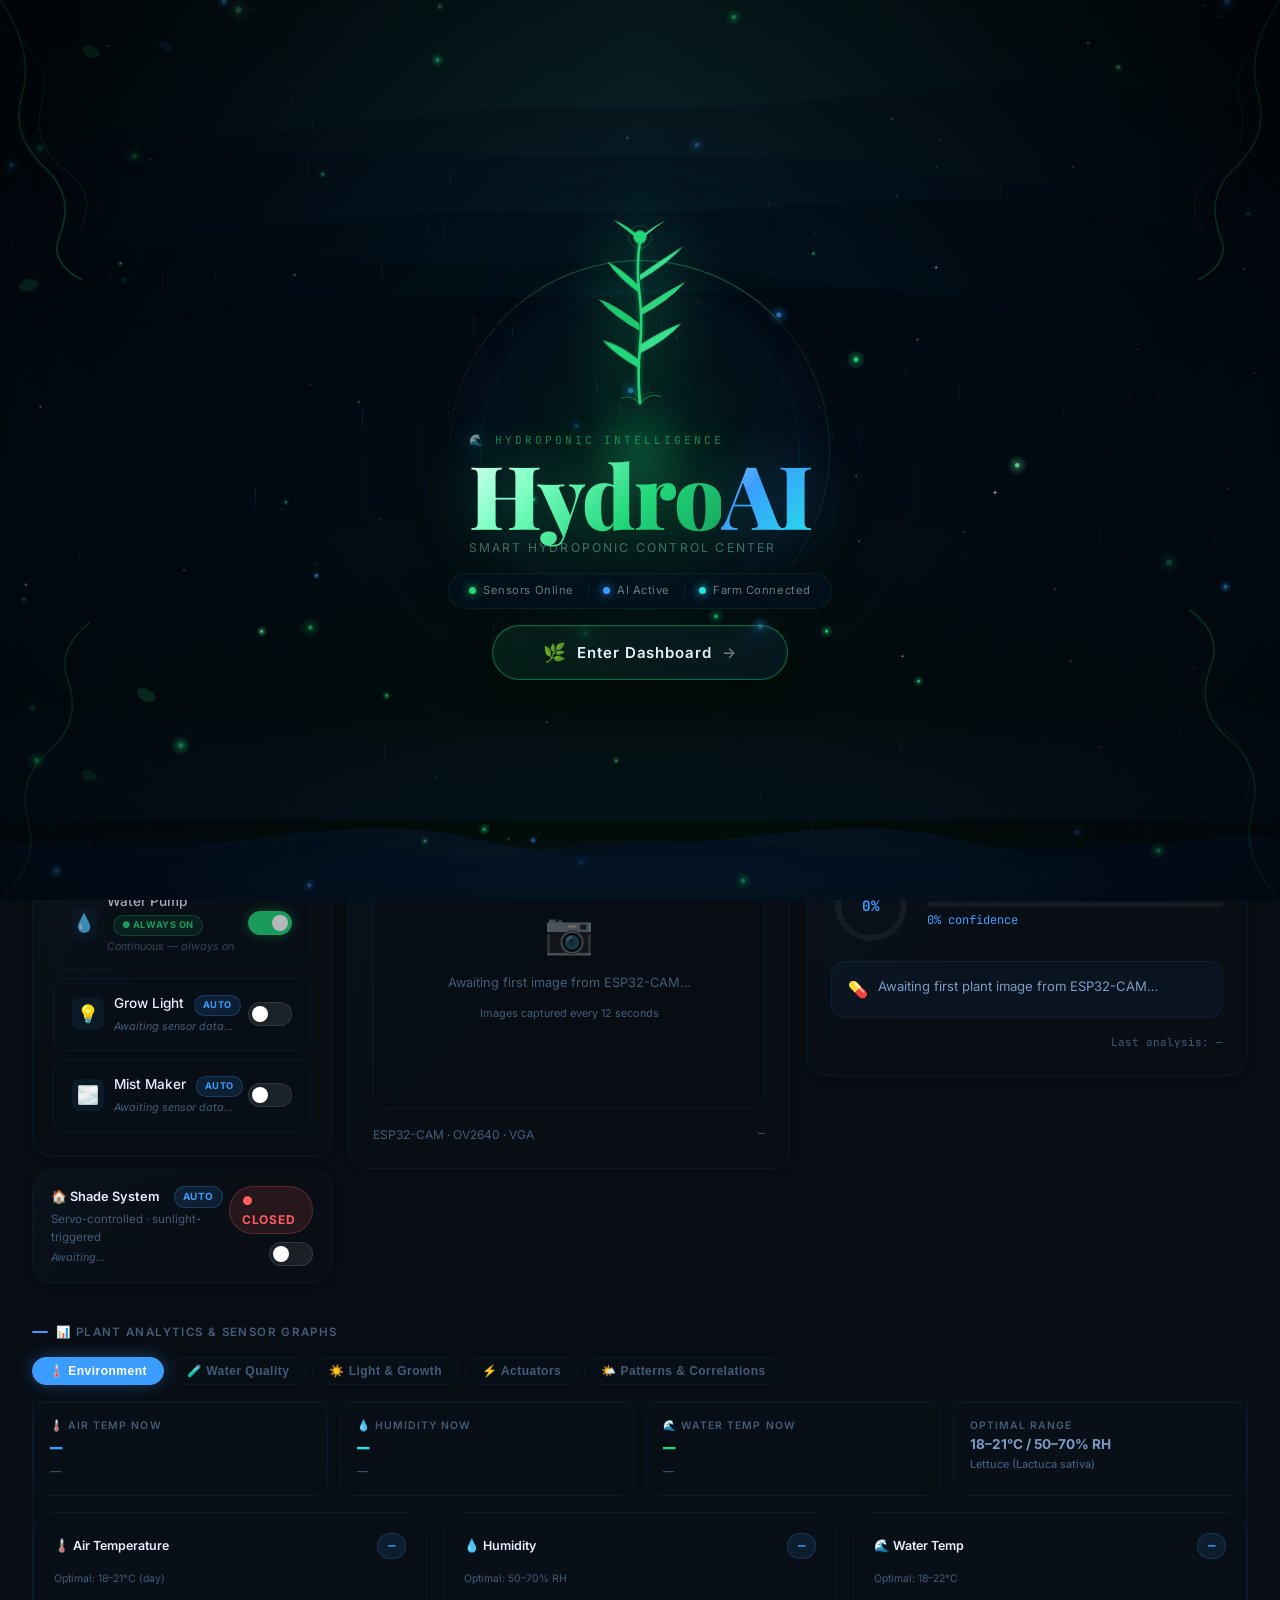
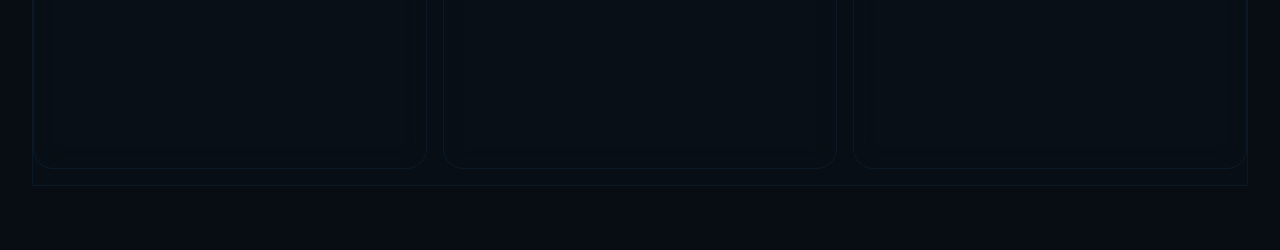
==== index.html @ 42c55387 "Add files via upload" ====
<!DOCTYPE html>
<html lang="en">
<head>
  <meta charset="UTF-8" />
  <meta name="viewport" content="width=device-width, initial-scale=1.0" />
  <title>HydroAI — Smart Hydroponic Control Center</title>
  <meta name="description" content="Real-time AI-powered hydroponic farm monitoring and control dashboard with Gemini plant disease detection." />
  <link rel="icon" type="image/svg+xml" href='data:image/svg+xml,%3Csvg xmlns="http://www.w3.org/2000/svg" viewBox="0 0 64 64"%3E%3Ctext x="50%25" y="50%25" dominant-baseline="middle" text-anchor="middle" font-size="48"%3E%F0%9F%8C%BF%3C/text%3E%3C/svg%3E' />

  <!-- Google Fonts -->
  <!-- Google Fonts -->
  <link rel="preconnect" href="https://fonts.googleapis.com" />
  <link href="https://fonts.googleapis.com/css2?family=Inter:wght@300;400;500;600;700;800&family=Poppins:wght@300;400;500;600;700&family=SF+Pro+Display:wght@300;400;500;600;700&family=JetBrains+Mono:wght@400;500&display=swap" rel="stylesheet" />

  <!-- Chart.js -->
  <script src="https://cdn.jsdelivr.net/npm/chart.js@4.4.0/dist/chart.umd.min.js"></script>
  <!-- Socket.io -->
  <script src="https://cdn.socket.io/4.7.2/socket.io.min.js"></script>
  <link rel="stylesheet" href="style.css" />

  <style>
    /* ─── Settings Button ──────────────────────────────── */
    .settings-btn {
      display: flex; align-items: center; gap: 5px;
      padding: 6px 14px; border-radius: 20px;
      border: 1px solid rgba(56,148,255,0.35);
      background: rgba(56,148,255,0.1); color: var(--text-secondary);
      font-size: 0.78rem; font-family: 'Inter', sans-serif; font-weight: 600;
      cursor: pointer; transition: all 0.2s; white-space: nowrap;
    }
    .settings-btn:hover { background:rgba(56,148,255,0.2); color:#e8f0fe; }

    /* Header right — compact on mobile */
    #last-update { display: none; }
    @media (min-width: 600px) { #last-update { display: block; } }

    /* ─── Plant Panel ───────────────────────────────── */
    .plant-panel {
      display: flex; flex-direction: column; gap: 1rem;
      padding: 1rem 1.15rem; margin-bottom: 1rem;
      border: 1px solid rgba(34,215,122,0.2);
      background: linear-gradient(135deg, rgba(34,215,122,0.05), rgba(56,148,255,0.04));
    }
    @media (min-width: 640px) {
      .plant-panel { flex-direction: row; align-items: center; }
    }
    .plant-panel-left { display: flex; align-items: center; gap: 0.9rem; flex-shrink: 0; }
    .plant-emoji-display {
      font-size: 2.2rem; line-height: 1;
      filter: drop-shadow(0 0 12px rgba(34,215,122,0.4));
      transition: transform 0.3s;
    }
    .plant-emoji-display:hover { transform: scale(1.15) rotate(-5deg); }
    .plant-panel-label { font-size: 0.65rem; color: var(--text-muted); text-transform: uppercase; letter-spacing: 0.08em; }
    .plant-name-display {
      font-size: 1.1rem; font-weight: 700; color: #22d77a;
      margin: 2px 0 6px; font-family: 'Inter', sans-serif;
    }
    .plant-selector-wrap select {
      background: rgba(255,255,255,0.05); border: 1px solid rgba(56,148,255,0.25);
      color: var(--text-secondary); border-radius: 8px; padding: 5px 10px;
      font-size: 0.78rem; outline: none; cursor: pointer; max-width: 200px;
    }
    /* Condition pills — 2×2 grid on mobile */
    .plant-conditions {
      display: grid;
      grid-template-columns: 1fr 1fr;
      gap: 0.4rem; flex: 1;
    }
    @media (min-width: 800px) {
      .plant-conditions { display: flex; flex-wrap: wrap; gap: 0.45rem; }
    }
    .cond-pill {
      padding: 5px 10px; border-radius: 20px; font-size: 0.72rem; font-weight: 500;
      white-space: nowrap; border: 1px solid transparent; text-align:center;
    }
    .cond-pill.temp  { background:rgba(255,140,66,0.12); border-color:rgba(255,140,66,0.3); color:#ff8c42; }
    .cond-pill.hum   { background:rgba(34,229,229,0.1);  border-color:rgba(34,229,229,0.3); color:#22e5e5; }
    .cond-pill.ph    { background:rgba(168,85,247,0.1);  border-color:rgba(168,85,247,0.3); color:#a855f7; }
    .cond-pill.tds   { background:rgba(59,157,255,0.1);  border-color:rgba(59,157,255,0.3); color:#3b9dff; }
    .cond-pill.wt    { background:rgba(34,215,122,0.1);  border-color:rgba(34,215,122,0.3); color:#22d77a; }
    .cond-pill.wl    { background:rgba(59,157,255,0.1);  border-color:rgba(59,157,255,0.3); color:#3b9dff; }
    .cond-pill.sun   { background:rgba(245,200,66,0.1);  border-color:rgba(245,200,66,0.3); color:#f5c842; }
    .cond-pill.shed  { background:rgba(255,140,66,0.08); border-color:rgba(255,140,66,0.25); color:#ff8c42; }
    .btn-settings {
      align-self: flex-end; padding: 8px 16px; border-radius: 20px;
      border: 1px solid rgba(34,215,122,0.4); background: rgba(34,215,122,0.1);
      color: #22d77a; font-size: 0.8rem; font-weight: 600; cursor: pointer;
      transition: all 0.2s; white-space: nowrap;
    }
    @media (min-width: 640px) { .btn-settings { margin-left: auto; align-self: center; } }
    .btn-settings:hover { background:rgba(34,215,122,0.2); box-shadow:0 0 16px rgba(34,215,122,0.2); }

    /* ─── Plant Alerts ────────────────────────────────── */
    .plant-alert-item {
      display: flex; gap: 8px; padding: 8px 12px; border-radius: 8px;
      font-size: 0.78rem; color: var(--text-secondary);
      background: rgba(245,200,66,0.07); border: 1px solid rgba(245,200,66,0.25);
    }

    /* ─── Sensor card edit button ────────────────────────── */
    .sensor-card { position: relative; }
    .sensor-edit-btn {
      position: absolute; top: 10px; right: 10px;
      background: rgba(56,148,255,0.1); border: 1px solid rgba(56,148,255,0.2);
      color: var(--text-muted); border-radius: 6px; padding: 3px 7px;
      font-size: 0.7rem; cursor: pointer; transition: all 0.2s;
      opacity: 0; pointer-events: none;
    }
    .sensor-card:hover .sensor-edit-btn,
    .sensor-card:focus-within .sensor-edit-btn {
      opacity: 1; pointer-events: all;
    }
    @media (hover: none) {
      /* Always show edit buttons on touch devices */
      .sensor-edit-btn { opacity: 1; pointer-events: all; }
    }
    .sensor-edit-btn:hover { background:rgba(56,148,255,0.25); color:#e8f0fe; border-color:rgba(56,148,255,0.5); }

    /* ─── Settings Modal ──────────────────────────────── */
    .settings-overlay {
      position: fixed; inset: 0; background: rgba(0,0,0,0.65);
      backdrop-filter: blur(4px); z-index: 900;
      opacity: 0; pointer-events: none; transition: opacity 0.25s;
    }
    .settings-overlay.open { opacity: 1; pointer-events: all; }

    .settings-modal {
      position: fixed; top: 0; right: -105vw; width: min(480px, 100vw); height: 100vh;
      background: rgba(13, 21, 32, 0.85); border-left: 1px solid rgba(56,148,255,0.15);
      box-shadow: -20px 0 60px rgba(0,0,0,0.6); z-index: 950;
      overflow-y: auto; overflow-x: hidden;
      transition: right 0.3s cubic-bezier(0.4,0,0.2,1);
      display: flex; flex-direction: column;
      backdrop-filter: blur(20px); -webkit-backdrop-filter: blur(20px);
    }
    .settings-modal.open { right: 0; }

    .settings-header {
      display: flex; align-items: flex-start; justify-content: space-between;
      padding: 1.25rem 1.25rem 1rem; border-bottom: 1px solid rgba(56,148,255,0.1);
      position: sticky; top: 0; background: rgba(13, 21, 32, 0.92); z-index: 10;
    }
    .settings-title { font-size: 1.05rem; font-weight: 700; color: #e8f0fe; }
    .settings-sub   { font-size: 0.72rem; color: var(--text-muted); margin-top: 3px; }
    .settings-close {
      background: rgba(255,255,255,0.06); border: 1px solid rgba(255,255,255,0.1);
      color: var(--text-secondary); border-radius: 8px; width: 34px; height: 34px;
      font-size: 1.15rem; cursor: pointer; transition: all 0.2s; flex-shrink: 0;
    }
    .settings-close:hover { background:rgba(255,92,92,0.15); color:#ff5c5c; }

    /* Section anchor pills for quick navigation */
    .settings-nav {
      display: flex; gap: 6px; flex-wrap: wrap;
      padding: 0.75rem 1.25rem; border-bottom: 1px solid rgba(56,148,255,0.07);
      position: sticky; top: 73px; background: rgba(13, 21, 32, 0.92); z-index: 9;
    }
    .snav-btn {
      padding: 4px 10px; border-radius: 100px; font-size: 0.68rem; font-weight: 600;
      border: 1px solid rgba(56,148,255,0.2); background: rgba(56,148,255,0.06);
      color: var(--text-muted); cursor: pointer; transition: all 0.2s;
    }
    .snav-btn:hover, .snav-btn.active {
      background: rgba(56,148,255,0.18); color: #e8f0fe;
      border-color: rgba(56,148,255,0.45);
    }

    .settings-section { padding: 1rem 1.25rem; }
    .settings-group {
      background: rgba(255,255,255,0.02); border: 1px solid rgba(56,148,255,0.08);
      border-radius: 12px; padding: 1rem; margin-bottom: 1rem;
    }
    .settings-group-title {
      font-size: 0.75rem; font-weight: 700; color: var(--text-secondary);
      text-transform: uppercase; letter-spacing: 0.07em;
      margin-bottom: 0.85rem; display: flex; align-items: center; gap: 6px;
    }
    .settings-label {
      font-size: 0.7rem; font-weight: 600; color: var(--text-muted);
      text-transform: uppercase; letter-spacing: 0.07em; margin-bottom: 0.5rem;
    }
    .settings-row {
      display: flex; gap: 0.6rem; flex-wrap: wrap; margin-bottom: 0.75rem;
    }
    .settings-field {
      display: flex; flex-direction: column; gap: 4px; flex: 1; min-width: 80px;
    }
    .settings-field label { font-size: 0.68rem; color: var(--text-muted); }
    .settings-field input, .settings-section select, .settings-modal select {
      background: rgba(255,255,255,0.05); border: 1px solid rgba(56,148,255,0.18);
      color: #e8f0fe; border-radius: 8px; padding: 8px 10px; font-size: 0.82rem;
      outline: none; width: 100%; box-sizing: border-box; transition: border-color 0.2s;
    }
    .settings-field input:focus, .settings-section select:focus {
      border-color: rgba(56,148,255,0.55); background: rgba(56,148,255,0.07);
    }
    .btn-save {
      width: 100%; padding: 11px; border-radius: 10px; border: none;
      background: linear-gradient(135deg, #3b9dff, #1e6ed4);
      color: #fff; font-size: 0.88rem; font-weight: 600; cursor: pointer;
      margin-top: 0.5rem; transition: all 0.2s;
    }
    .btn-save:hover { transform: translateY(-1px); box-shadow: 0 6px 20px rgba(59,157,255,0.35); }
    .btn-save:active { transform: none; }
    .btn-create {
      background: linear-gradient(135deg,#22d77a,#15a058);
    }

    /* Sensor card out-of-range glow */
    .sensor-card.alert-warn {
      border-color: rgba(245,200,66,0.55) !important;
      box-shadow: 0 0 20px rgba(245,200,66,0.12);
    }
    .sensor-card.alert-crit {
      border-color: rgba(255,92,92,0.55) !important;
      box-shadow: 0 0 20px rgba(255,92,92,0.15);
    }

    /* ─── Mobile fixes ─────────────────────────────────── */
    @media (max-width: 480px) {
      header { padding: 0 0.85rem; }
      .header-inner { height: 56px; }
      .logo-sub { display: none; }
      .logo-text { font-size: 1.05rem; }
      .logo-icon { width: 30px; height: 30px; font-size: 15px; }
      .header-right { gap: 0.5rem; }
      .status-badge { padding: 3px 8px; font-size: 0.7rem; }
      .settings-btn { padding: 5px 10px; font-size: 0.72rem; }

      main { padding: 0.85rem 0.85rem 3rem; }

      /* Sensor grids always 2-col on phone */
      .sensor-grid-top { grid-template-columns: 1fr 1fr !important; }
      .sensor-grid-mid { grid-template-columns: 1fr 1fr !important; }
      .sensor-value    { font-size: 1.55rem !important; }
      .card            { padding: 1rem; }

      /* Settings full-width on phone */
      .settings-modal { width: 100vw; }
      .settings-header { padding: 1rem; }
      .settings-section { padding: 0.85rem 1rem; }
      .settings-group { padding: 0.85rem; }

      /* Bottom grid single column */
      .bottom-grid { grid-template-columns: 1fr !important; }
      .chart-canvas-wrap { height: 130px !important; }
      .charts-3col { grid-template-columns: 1fr !important; }
      .charts-2col { grid-template-columns: 1fr !important; }
      .stats-row   { grid-template-columns: 1fr 1fr !important; }

      /* Toast bottom of screen */
      #toast { right: 1rem; bottom: 1rem; left: 1rem; max-width: none; }
    }
  </style>
</head>
<body>

<!-- ═══════════════════════ NATURE INTRO ═══════════════════════ -->
<div id="ni">
  <canvas id="ni-bg"></canvas>
  <canvas id="ni-fx"></canvas>
  <canvas id="ni-rain"></canvas>

  <!-- Vignette -->
  <div id="ni-vignette"></div>

  <!-- Hex grid overlay -->
  <svg id="ni-hexgrid" xmlns="http://www.w3.org/2000/svg">
    <defs>
      <pattern id="hex-pat" x="0" y="0" width="60" height="69.28" patternUnits="userSpaceOnUse">
        <polygon points="30,0 60,17.32 60,51.96 30,69.28 0,51.96 0,17.32"
          fill="none" stroke="rgba(34,215,122,0.04)" stroke-width="0.8"/>
      </pattern>
    </defs>
    <rect width="100%" height="100%" fill="url(#hex-pat)"/>
  </svg>

  <!-- Vine borders — all 4 corners -->
  <svg id="ni-vines-tl" viewBox="0 0 300 300" fill="none" xmlns="http://www.w3.org/2000/svg">
    <path class="vine-path" d="M0,0 Q35,50 22,95 Q10,135 45,168 Q75,195 60,235 Q48,262 82,280" stroke="rgba(34,215,122,0.4)" stroke-width="1.8" fill="none"/>
    <path class="vine-path" d="M0,25 Q55,60 42,102 Q30,145 68,172 Q98,195 80,228" stroke="rgba(34,215,122,0.22)" stroke-width="1.1" fill="none" style="animation-delay:0.4s"/>
    <path class="vine-path" d="M20,0 Q60,40 50,85 Q40,125 75,152" stroke="rgba(59,157,255,0.15)" stroke-width="0.9" fill="none" style="animation-delay:0.8s"/>
    <ellipse class="vine-leaf" cx="45" cy="168" rx="11" ry="7" fill="rgba(34,215,122,0.32)" transform="rotate(-30 45 168)"/>
    <ellipse class="vine-leaf" cx="24" cy="97" rx="9" ry="5.5" fill="rgba(34,215,122,0.26)" transform="rotate(22 24 97)" style="animation-delay:0.5s"/>
    <ellipse class="vine-leaf" cx="64" cy="238" rx="10" ry="6" fill="rgba(34,215,122,0.22)" transform="rotate(-16 64 238)" style="animation-delay:0.9s"/>
    <ellipse class="vine-leaf" cx="52" cy="105" rx="7" ry="4" fill="rgba(59,157,255,0.18)" transform="rotate(35 52 105)" style="animation-delay:1.2s"/>
  </svg>
  <svg id="ni-vines-tr" viewBox="0 0 300 300" fill="none" xmlns="http://www.w3.org/2000/svg">
    <path class="vine-path" d="M300,0 Q265,50 278,95 Q290,135 255,168 Q225,195 240,235 Q252,262 218,280" stroke="rgba(34,215,122,0.35)" stroke-width="1.6" fill="none" style="animation-delay:0.3s"/>
    <path class="vine-path" d="M300,28 Q248,58 260,103 Q272,148 234,172 Q202,195 222,230" stroke="rgba(34,215,122,0.18)" stroke-width="1" fill="none" style="animation-delay:0.7s"/>
    <ellipse class="vine-leaf" cx="255" cy="168" rx="11" ry="7" fill="rgba(34,215,122,0.28)" transform="rotate(150 255 168)"/>
    <ellipse class="vine-leaf" cx="278" cy="97" rx="9" ry="5.5" fill="rgba(34,215,122,0.22)" transform="rotate(160 278 97)" style="animation-delay:0.6s"/>
    <ellipse class="vine-leaf" cx="220" cy="238" rx="10" ry="6" fill="rgba(59,157,255,0.18)" transform="rotate(170 220 238)" style="animation-delay:1s"/>
  </svg>
  <svg id="ni-vines-bl" viewBox="0 0 300 300" fill="none" xmlns="http://www.w3.org/2000/svg">
    <path class="vine-path" d="M0,300 Q40,265 28,220 Q16,180 50,150 Q82,122 68,80 Q56,50 90,22" stroke="rgba(34,215,122,0.3)" stroke-width="1.5" fill="none" style="animation-delay:0.5s"/>
    <path class="vine-path" d="M22,300 Q60,262 50,218 Q40,175 75,147" stroke="rgba(59,157,255,0.16)" stroke-width="0.9" fill="none" style="animation-delay:1s"/>
    <ellipse class="vine-leaf" cx="51" cy="150" rx="10" ry="6" fill="rgba(34,215,122,0.25)" transform="rotate(30 51 150)" style="animation-delay:0.7s"/>
    <ellipse class="vine-leaf" cx="29" cy="218" rx="8" ry="5" fill="rgba(34,215,122,0.2)" transform="rotate(20 29 218)" style="animation-delay:1.1s"/>
  </svg>
  <svg id="ni-vines-br" viewBox="0 0 300 300" fill="none" xmlns="http://www.w3.org/2000/svg">
    <path class="vine-path" d="M300,300 Q260,258 272,212 Q284,168 248,138 Q215,110 230,68 Q244,36 210,10" stroke="rgba(34,215,122,0.32)" stroke-width="1.6" fill="none" style="animation-delay:0.25s"/>
    <path class="vine-path" d="M300,272 Q252,245 266,200 Q280,158 244,128 Q210,100 228,60" stroke="rgba(59,157,255,0.14)" stroke-width="1" fill="none" style="animation-delay:0.75s"/>
    <ellipse class="vine-leaf" cx="248" cy="138" rx="11" ry="7" fill="rgba(34,215,122,0.26)" transform="rotate(148 248 138)"/>
    <ellipse class="vine-leaf" cx="270" cy="210" rx="9" ry="5.5" fill="rgba(34,215,122,0.22)" transform="rotate(158 270 210)" style="animation-delay:0.85s"/>
    <ellipse class="vine-leaf" cx="212" cy="68" rx="8" ry="5" fill="rgba(59,157,255,0.18)" transform="rotate(172 212 68)" style="animation-delay:1.15s"/>
  </svg>

  <!-- Water at bottom -->
  <div id="ni-water">
    <div id="ni-mist"></div>
    <svg id="ni-wave0" viewBox="0 0 1440 140" preserveAspectRatio="none"><path d="M0,90 C120,60 240,120 360,90 C480,60 600,120 720,90 C840,60 960,120 1080,90 C1200,60 1320,120 1440,90 L1440,140 L0,140 Z" fill="rgba(5,28,55,0.3)"/></svg>
    <svg id="ni-wave1" viewBox="0 0 1440 120" preserveAspectRatio="none"><path d="M0,60 C180,100 360,20 540,60 C720,100 900,20 1080,60 C1260,100 1350,40 1440,60 L1440,120 L0,120 Z" fill="rgba(8,38,75,0.5)"/></svg>
    <svg id="ni-wave2" viewBox="0 0 1440 120" preserveAspectRatio="none"><path d="M0,70 C200,30 400,100 600,70 C800,40 1000,100 1200,70 C1350,50 1400,80 1440,70 L1440,120 L0,120 Z" fill="rgba(6,25,58,0.55)"/></svg>
    <svg id="ni-wave3" viewBox="0 0 1440 100" preserveAspectRatio="none"><path d="M0,50 C150,80 300,20 450,50 C600,80 750,20 900,50 C1050,80 1200,25 1440,50 L1440,100 L0,100 Z" fill="rgba(4,18,42,0.7)"/></svg>
    <div id="ni-water-glow"></div>
  </div>

  <!-- Center stage -->
  <div id="ni-center">

    <!-- Pulsing ring system around orb -->
    <div id="ni-rings">
      <div class="ni-ring ni-ring-1"></div>
      <div class="ni-ring ni-ring-2"></div>
      <div class="ni-ring ni-ring-3"></div>
      <div class="ni-ring ni-ring-scan"></div>
    </div>

    <!-- Glowing orb behind logo -->
    <div id="ni-orb">
      <div id="ni-orb-core"></div>
    </div>

    <!-- Main plant illustration -->
    <div id="ni-plant-wrap">
      <svg id="ni-plant" viewBox="0 0 180 200" fill="none" xmlns="http://www.w3.org/2000/svg">
        <!-- Roots -->
        <path class="np-root" d="M90,195 Q80,185 70,190" stroke="rgba(34,215,122,0.4)" stroke-width="1.2" stroke-linecap="round"/>
        <path class="np-root" d="M90,195 Q100,183 112,188" stroke="rgba(34,215,122,0.4)" stroke-width="1.2" stroke-linecap="round" style="animation-delay:0.15s"/>
        <path class="np-root" d="M90,195 Q86,178 78,182" stroke="rgba(34,215,122,0.3)" stroke-width="1" stroke-linecap="round" style="animation-delay:0.3s"/>
        <path class="np-root" d="M90,195 Q94,180 104,184" stroke="rgba(34,215,122,0.25)" stroke-width="0.9" stroke-linecap="round" style="animation-delay:0.45s"/>
        <!-- Main stem -->
        <path id="np-stem" d="M90,195 Q87,165 90,135 Q93,105 89,75 Q86,50 90,22" stroke="#22d77a" stroke-width="2.8" stroke-linecap="round" fill="none"/>
        <!-- Left leaves -->
        <path id="np-ll1" d="M90,158 Q65,145 50,128 Q68,132 88,148" fill="#22d77a"/>
        <path id="np-ll2" d="M90,118 Q62,103 46,84 Q66,91 89,110" fill="#1ec96e"/>
        <path id="np-ll3" d="M90,78 Q68,63 55,44 Q72,53 89,70" fill="#22d77a"/>
        <!-- Right leaves -->
        <path id="np-rl1" d="M90,142 Q118,128 134,110 Q116,116 91,132" fill="#3adf90"/>
        <path id="np-rl2" d="M90,102 Q120,87 138,66 Q118,76 90,95" fill="#2ed47e"/>
        <path id="np-rl3" d="M90,64 Q118,48 136,28 Q116,40 90,58" fill="#3adf90"/>
        <!-- Crown leaves at top -->
        <path id="np-cl1" d="M90,22 Q72,8 62,0 Q78,6 89,18" fill="#22d77a"/>
        <path id="np-cl2" d="M90,22 Q108,6 118,0 Q102,8 91,18" fill="#3adf90"/>
        <!-- Glowing bud -->
        <circle id="np-bud" cx="90" cy="18" r="7" fill="#22d77a"/>
        <circle id="np-bud-ring" cx="90" cy="18" r="12" fill="none" stroke="rgba(34,215,122,0.3)" stroke-width="1"/>
        <!-- Water droplets -->
        <ellipse class="np-drop" cx="72" cy="172" rx="2.5" ry="3.5" fill="#5bc8ff"/>
        <ellipse class="np-drop" cx="108" cy="158" rx="2" ry="3" fill="#5bc8ff" style="animation-delay:0.7s"/>
        <ellipse class="np-drop" cx="62" cy="138" rx="1.8" ry="2.5" fill="#5bc8ff" style="animation-delay:1.4s"/>
        <ellipse class="np-drop" cx="118" cy="128" rx="2" ry="2.8" fill="#7dd9ff" style="animation-delay:2.1s"/>
        <!-- Sparkle dots -->
        <circle class="np-spark" cx="45" cy="126" r="2" fill="#f5c842"/>
        <circle class="np-spark" cx="136" cy="108" r="1.5" fill="#22e5e5" style="animation-delay:0.5s"/>
        <circle class="np-spark" cx="52" cy="82" r="1.8" fill="#f5c842" style="animation-delay:1s"/>
        <circle class="np-spark" cx="140" cy="64" r="1.5" fill="#22e5e5" style="animation-delay:1.5s"/>
        <circle class="np-spark" cx="42" cy="168" r="1.3" fill="#a8f542" style="animation-delay:2s"/>
        <circle class="np-spark" cx="144" cy="148" r="1.3" fill="#f5c842" style="animation-delay:2.5s"/>
      </svg>
    </div>

    <!-- Title block -->
    <div id="ni-titles">
      <div id="ni-eyebrow">🌊 Hydroponic Intelligence</div>
      <h1 id="ni-h1"><span id="ni-h1-hydro">Hydro</span><span id="ni-h1-ai">AI</span></h1>
      <p id="ni-sub">Smart Hydroponic Control Center</p>
    </div>

    <!-- Live status -->
    <div id="ni-status-row">
      <div class="ni-stat" data-sound="1"><div class="ni-stat-dot green"></div><span>Sensors Online</span></div>
      <div class="ni-stat-divider"></div>
      <div class="ni-stat" data-sound="2"><div class="ni-stat-dot blue"></div><span>AI Active</span></div>
      <div class="ni-stat-divider"></div>
      <div class="ni-stat" data-sound="3"><div class="ni-stat-dot cyan"></div><span>Farm Connected</span></div>
    </div>

    <!-- Enter -->
    <button id="ni-btn">
      <span class="ni-btn-ripple"></span>
      <span class="ni-btn-icon">🌿</span>
      <span>Enter Dashboard</span>
      <span class="ni-btn-arrow">→</span>
    </button>
  </div>
</div>

<style>
/* ───────────────────────────── BASE ───────────────────────────── */
@import url('https://fonts.googleapis.com/css2?family=Playfair+Display:ital,wght@0,700;0,900;1,700&display=swap');

#ni {
  position: fixed; inset: 0; z-index: 9999;
  display: flex; align-items: center; justify-content: center;
  overflow: hidden;
  background: radial-gradient(ellipse 140% 120% at 50% 115%,
    #051a0e 0%, #030e0a 25%, #020b14 55%, #010810 80%, #000608 100%);
}

/* ─── Canvases ─────────────────────────────────────────────────── */
#ni-bg, #ni-fx, #ni-rain {
  position: absolute; inset: 0; width: 100%; height: 100%;
  pointer-events: none;
}
#ni-fx   { z-index: 3; }
#ni-rain { z-index: 4; }

/* ─── Hex grid ─────────────────────────────────────────────────── */
#ni-hexgrid {
  position: absolute; inset: 0; pointer-events: none; z-index: 1;
  opacity: 0; animation: ni-fadein 2s 1.5s forwards;
}

/* ─── Vignette ─────────────────────────────────────────────────── */
#ni-vignette {
  position: absolute; inset: 0; pointer-events: none; z-index: 6;
  background: radial-gradient(ellipse 75% 75% at 50% 50%,
    transparent 35%, rgba(1,6,10,0.5) 70%, rgba(0,4,8,0.85) 100%);
}

/* ─── Vines ────────────────────────────────────────────────────── */
#ni-vines-tl { position: absolute; top: 0; left: 0; width: 300px; height: 300px; pointer-events: none; z-index: 2; }
#ni-vines-tr { position: absolute; top: 0; right: 0; width: 300px; height: 300px; pointer-events: none; z-index: 2; }
#ni-vines-bl { position: absolute; bottom: 0; left: 0; width: 300px; height: 300px; pointer-events: none; z-index: 2; }
#ni-vines-br { position: absolute; bottom: 0; right: 0; width: 300px; height: 300px; pointer-events: none; z-index: 2; }

.vine-path {
  stroke-dasharray: 500;
  stroke-dashoffset: 500;
  animation: vine-draw 3s 0.4s cubic-bezier(0.4,0,0.2,1) forwards;
}
.vine-leaf {
  opacity: 0;
  transform-origin: center;
  animation: leaf-pop 0.6s 2.5s cubic-bezier(0.34,1.56,0.64,1) forwards;
}
@keyframes vine-draw { to { stroke-dashoffset: 0; } }
@keyframes leaf-pop  { to { opacity: 1; } }

/* ─── Water ────────────────────────────────────────────────────── */
#ni-water {
  position: absolute; bottom: 0; left: 0; right: 0; height: 260px;
  pointer-events: none; z-index: 1;
}
#ni-wave0 { position: absolute; bottom: 0; left: 0; width: 100%; height: 140px; animation: wave-shift 10s ease-in-out infinite; opacity: 0.5; }
#ni-wave1 { position: absolute; bottom: 0; left: 0; width: 100%; height: 120px; animation: wave-shift 6s ease-in-out infinite; }
#ni-wave2 { position: absolute; bottom: 0; left: 0; width: 100%; height: 120px; animation: wave-shift 8s 1s ease-in-out infinite reverse; opacity: 0.7; }
#ni-wave3 { position: absolute; bottom: 0; left: 0; width: 100%; height: 100px; animation: wave-shift 5s 0.5s ease-in-out infinite; opacity: 0.9; }

@keyframes wave-shift {
  0%,100% { transform: translateX(0); }
  50%     { transform: translateX(-70px); }
}

#ni-mist {
  position: absolute; bottom: 80px; left: 0; right: 0; height: 120px;
  background: linear-gradient(to top,
    rgba(8,35,70,0.35) 0%,
    rgba(10,40,80,0.2) 40%,
    transparent 100%);
  pointer-events: none; z-index: 2;
  animation: mist-drift 12s ease-in-out infinite alternate;
}
@keyframes mist-drift {
  0%   { transform: translateX(0) scaleX(1); opacity: 0.8; }
  100% { transform: translateX(20px) scaleX(1.02); opacity: 1; }
}

#ni-water-glow {
  position: absolute; bottom: 0; left: 0; right: 0; height: 90px;
  background: radial-gradient(ellipse 80% 100% at 50% 100%,
    rgba(34,215,122,0.06) 0%, rgba(59,157,255,0.04) 40%, transparent 70%);
  pointer-events: none; z-index: 3;
  animation: water-glow-pulse 4s ease-in-out infinite;
}
@keyframes water-glow-pulse {
  0%,100% { opacity: 0.7; }
  50%     { opacity: 1.3; }
}

/* ─── Center ───────────────────────────────────────────────────── */
#ni-center {
  position: relative; z-index: 5;
  display: flex; flex-direction: column; align-items: center;
  gap: 1rem;
}

/* ─── Ring system ──────────────────────────────────────────────── */
#ni-rings {
  position: absolute;
  top: 50%; left: 50%;
  transform: translate(-50%, -50%);
  pointer-events: none;
}
.ni-ring {
  position: absolute; border-radius: 50%;
  top: 50%; left: 50%; transform: translate(-50%, -50%);
}
.ni-ring-1 {
  width: 320px; height: 320px;
  border: 1px solid rgba(34,215,122,0.08);
  animation: ring-breathe 5s ease-in-out infinite;
}
.ni-ring-2 {
  width: 440px; height: 440px;
  border: 1px solid rgba(59,157,255,0.06);
  animation: ring-breathe 7s 1s ease-in-out infinite;
}
.ni-ring-3 {
  width: 560px; height: 560px;
  border: 1px solid rgba(34,229,229,0.04);
  animation: ring-breathe 9s 2s ease-in-out infinite;
}
.ni-ring-scan {
  width: 380px; height: 380px;
  border: none;
  border-top: 1.5px solid rgba(34,215,122,0.4);
  border-right: 1.5px solid rgba(34,215,122,0.15);
  opacity: 0;
  animation: ring-scan 3s 1s linear infinite, ni-fadein 0.5s 1s forwards;
}
@keyframes ring-breathe {
  0%,100% { opacity: 0.6; transform: translate(-50%,-50%) scale(1); }
  50%     { opacity: 1;   transform: translate(-50%,-50%) scale(1.025); }
}
@keyframes ring-scan {
  from { transform: translate(-50%,-50%) rotate(0deg); }
  to   { transform: translate(-50%,-50%) rotate(360deg); }
}

/* ─── Glowing orb ──────────────────────────────────────────────── */
#ni-orb {
  position: absolute;
  width: 380px; height: 380px; border-radius: 50%;
  background: radial-gradient(circle,
    rgba(34,215,122,0.13) 0%,
    rgba(34,215,122,0.05) 35%,
    rgba(59,157,255,0.03) 60%,
    transparent 75%);
  top: 50%; left: 50%;
  transform: translate(-50%,-50%);
  animation: orb-breathe 4s ease-in-out infinite;
  pointer-events: none;
}
#ni-orb-core {
  position: absolute; top: 50%; left: 50%;
  transform: translate(-50%,-50%);
  width: 120px; height: 120px; border-radius: 50%;
  background: radial-gradient(circle,
    rgba(34,215,122,0.18) 0%, transparent 70%);
  animation: orb-breathe 2.5s 0.5s ease-in-out infinite;
}
@keyframes orb-breathe {
  0%,100% { transform:translate(-50%,-50%) scale(1);    opacity:0.7; }
  50%     { transform:translate(-50%,-50%) scale(1.15); opacity:1; }
}

/* ─── Plant SVG ────────────────────────────────────────────────── */
#ni-plant-wrap {
  filter: drop-shadow(0 0 28px rgba(34,215,122,0.55))
          drop-shadow(0 0 60px rgba(34,215,122,0.22))
          drop-shadow(0 0 100px rgba(59,157,255,0.1));
  opacity: 0;
  animation: ni-fadein 0.6s 0.3s forwards;
  position: relative; z-index: 2;
}
#ni-plant { width: 170px; height: 188px; }

/* Stem */
#np-stem {
  stroke-dasharray: 230; stroke-dashoffset: 230;
  animation: draw-path 1.6s 0.5s cubic-bezier(0.4,0,0.2,1) forwards;
  filter: drop-shadow(0 0 3px rgba(34,215,122,0.6));
}
@keyframes draw-path { to { stroke-dashoffset: 0; } }

/* Roots */
.np-root {
  stroke-dasharray: 40; stroke-dashoffset: 40;
  animation: draw-path 0.6s 0.4s ease-out forwards;
}

/* Left leaves */
#np-ll1 { opacity:0; animation: lf 0.45s 1.55s cubic-bezier(0.34,1.56,0.64,1) forwards; transform-origin:90px 158px; transform:scale(0) rotate(15deg); }
#np-ll2 { opacity:0; animation: lf 0.45s 1.85s cubic-bezier(0.34,1.56,0.64,1) forwards; transform-origin:90px 118px; transform:scale(0) rotate(12deg); }
#np-ll3 { opacity:0; animation: lf 0.45s 2.1s  cubic-bezier(0.34,1.56,0.64,1) forwards; transform-origin:90px 78px;  transform:scale(0) rotate(10deg); }
/* Right leaves */
#np-rl1 { opacity:0; animation: lf 0.45s 1.7s  cubic-bezier(0.34,1.56,0.64,1) forwards; transform-origin:90px 142px; transform:scale(0) rotate(-15deg); }
#np-rl2 { opacity:0; animation: lf 0.45s 2.0s  cubic-bezier(0.34,1.56,0.64,1) forwards; transform-origin:90px 102px; transform:scale(0) rotate(-12deg); }
#np-rl3 { opacity:0; animation: lf 0.45s 2.25s cubic-bezier(0.34,1.56,0.64,1) forwards; transform-origin:90px 64px;  transform:scale(0) rotate(-10deg); }
/* Crown */
#np-cl1 { opacity:0; animation: lf 0.5s 2.4s cubic-bezier(0.34,1.56,0.64,1) forwards; transform-origin:90px 22px; transform:scale(0) rotate(20deg); }
#np-cl2 { opacity:0; animation: lf 0.5s 2.5s cubic-bezier(0.34,1.56,0.64,1) forwards; transform-origin:90px 22px; transform:scale(0) rotate(-20deg); }
/* Bud */
#np-bud {
  opacity:0; transform-origin:90px 18px; transform:scale(0);
  animation: lf 0.6s 2.65s cubic-bezier(0.34,1.56,0.64,1) forwards,
             bud-pulse 2s 3.3s ease-in-out infinite;
}
#np-bud-ring {
  opacity:0; transform-origin:90px 18px;
  animation: ni-fadein 0.4s 2.9s forwards, bud-ring-pulse 2s 3.3s ease-in-out infinite;
}
@keyframes lf { to { opacity:1; transform:scale(1) rotate(0deg); } }
@keyframes bud-pulse {
  0%,100% { filter:drop-shadow(0 0 5px #22d77a); }
  50%     { filter:drop-shadow(0 0 14px #22d77a) drop-shadow(0 0 24px rgba(34,215,122,0.6)); }
}
@keyframes bud-ring-pulse {
  0%,100% { transform: scale(1);   opacity: 0.3; }
  50%     { transform: scale(1.5); opacity: 0; }
}

/* Drops */
.np-drop {
  opacity: 0;
  animation: drop-drip 1.4s 2.8s ease-in infinite;
}
@keyframes drop-drip {
  0%   { opacity:0.9; transform:translateY(0); }
  80%  { opacity:0.6; }
  100% { opacity:0;   transform:translateY(26px); }
}

/* Sparks */
.np-spark {
  opacity: 0;
  animation: spark-twinkle 2.2s 3s ease-in-out infinite;
}
@keyframes spark-twinkle {
  0%,100% { opacity:0; transform:scale(0.4); }
  50%     { opacity:1; transform:scale(1.6); }
}

/* ─── Titles ───────────────────────────────────────────────────── */
#ni-eyebrow {
  font-size: 0.7rem; letter-spacing: 0.26em; text-transform: uppercase;
  color: rgba(34,215,122,0.55); font-family:'JetBrains Mono',monospace;
  opacity: 0; transform: translateY(12px);
  animation: ni-rise 0.8s 1.9s cubic-bezier(0.16,1,0.3,1) forwards;
  text-shadow: 0 0 20px rgba(34,215,122,0.4);
}

#ni-h1 {
  margin: 0; line-height: 1;
  font-family: 'Playfair Display', 'Georgia', serif;
  font-size: clamp(3.2rem, 8.5vw, 5.5rem);
  font-weight: 900;
  opacity: 0; transform: translateY(14px);
  animation: ni-rise 0.9s 2.1s cubic-bezier(0.16,1,0.3,1) forwards;
  letter-spacing: -0.02em;
}
#ni-h1-hydro {
  background: linear-gradient(135deg, #eafff4 0%, #7effc5 30%, #22d77a 65%, #15a058 100%);
  -webkit-background-clip:text; -webkit-text-fill-color:transparent; background-clip:text;
  filter: drop-shadow(0 0 30px rgba(34,215,122,0.3));
}
#ni-h1-ai {
  background: linear-gradient(135deg, #a0d4ff 0%, #3b9dff 40%, #22e5e5 100%);
  -webkit-background-clip:text; -webkit-text-fill-color:transparent; background-clip:text;
  filter: drop-shadow(0 0 30px rgba(59,157,255,0.3));
}
#ni-sub {
  margin: 0; font-size: 0.76rem; letter-spacing: 0.18em;
  text-transform: uppercase; color: rgba(120,200,165,0.5);
  font-family: 'Inter',sans-serif;
  opacity: 0; transform: translateY(10px);
  animation: ni-rise 0.7s 2.4s cubic-bezier(0.16,1,0.3,1) forwards;
}

/* ─── Status row ───────────────────────────────────────────────── */
#ni-status-row {
  display: flex; align-items: center; gap: 14px;
  opacity: 0; transform: translateY(8px);
  animation: ni-rise 0.6s 3s forwards;
  background: rgba(4,18,36,0.5);
  border: 1px solid rgba(34,215,122,0.1);
  border-radius: 100px;
  padding: 8px 20px;
  backdrop-filter: blur(8px);
}
.ni-stat { display:flex; align-items:center; gap:7px; font-size:0.7rem; color:rgba(180,220,205,0.55); font-family:'Inter',sans-serif; letter-spacing:0.05em; }
.ni-stat-dot { width:7px; height:7px; border-radius:50%; flex-shrink:0; }
.ni-stat-dot.green { background:#22d77a; box-shadow:0 0 10px #22d77a,0 0 20px rgba(34,215,122,0.4); animation:dot-beat 1.4s ease-in-out infinite; }
.ni-stat-dot.blue  { background:#3b9dff; box-shadow:0 0 10px #3b9dff,0 0 20px rgba(59,157,255,0.4);  animation:dot-beat 1.4s 0.5s ease-in-out infinite; }
.ni-stat-dot.cyan  { background:#22e5e5; box-shadow:0 0 10px #22e5e5,0 0 20px rgba(34,229,229,0.4);  animation:dot-beat 1.4s 1s ease-in-out infinite; }
@keyframes dot-beat { 0%,100%{opacity:1; transform:scale(1);} 50%{opacity:0.2; transform:scale(0.7);} }
.ni-stat-divider { width:1px; height:16px; background:rgba(34,215,122,0.12); }

/* ─── Enter button ─────────────────────────────────────────────── */
#ni-btn {
  position: relative; overflow: hidden;
  display: flex; align-items: center; gap: 10px;
  padding: 15px 50px; border-radius: 100px;
  border: 1px solid rgba(34,215,122,0.4);
  background: linear-gradient(135deg, rgba(34,215,122,0.09), rgba(59,157,255,0.07));
  color: #e8f0fe; font-family:'Inter',sans-serif; font-size:0.94rem;
  font-weight: 600; letter-spacing:0.06em; cursor:pointer;
  backdrop-filter: blur(12px);
  box-shadow: 0 0 0 1px rgba(34,215,122,0.08) inset,
              0 8px 40px rgba(0,0,0,0.5),
              0 0 60px rgba(34,215,122,0.05);
  opacity: 0; transform: translateY(10px);
  animation: ni-rise 0.7s 3.5s cubic-bezier(0.16,1,0.3,1) forwards;
  transition: background 0.4s, box-shadow 0.4s, transform 0.2s, border-color 0.4s;
}
#ni-btn::before {
  content: '';
  position: absolute; inset: 0;
  background: linear-gradient(135deg, rgba(34,215,122,0.18), rgba(59,157,255,0.12));
  opacity: 0; transition: opacity 0.4s;
  border-radius: inherit;
}
#ni-btn:hover::before { opacity: 1; }
#ni-btn:hover {
  border-color: rgba(34,215,122,0.65);
  box-shadow: 0 0 50px rgba(34,215,122,0.22), 0 0 15px rgba(59,157,255,0.1), 0 0 0 1px rgba(34,215,122,0.18) inset;
  transform: translateY(-4px);
}
#ni-btn:active { transform: scale(0.97); }
.ni-btn-icon { font-size:1.15rem; position:relative; z-index:1; animation: icon-sway 3s ease-in-out infinite; }
@keyframes icon-sway { 0%,100%{transform:rotate(-5deg);} 50%{transform:rotate(5deg);} }
.ni-btn-arrow { opacity:0.45; transition:opacity 0.3s, transform 0.3s; position:relative; z-index:1; }
#ni-btn:hover .ni-btn-arrow { opacity:1; transform:translateX(6px); }
.ni-btn-ripple {
  position: absolute; top: 50%; left: 50%;
  width: 0; height: 0; border-radius: 50%;
  background: rgba(34,215,122,0.15);
  transform: translate(-50%,-50%);
  animation: btn-ripple 2.5s 4s ease-out infinite;
}
@keyframes btn-ripple {
  0%   { width:0; height:0; opacity:0.6; }
  100% { width:300px; height:300px; opacity:0; }
}

/* ─── Shared keyframes ─────────────────────────────────────────── */
@keyframes ni-fadein { to { opacity:1; } }
@keyframes ni-rise   { to { opacity:1; transform:translateY(0); } }

/* ─── Exit ─────────────────────────────────────────────────────── */
#ni.ni-out {
  animation: ni-exit 1.4s cubic-bezier(0.4,0,0.2,1) forwards;
}
@keyframes ni-exit {
  0%   { opacity:1; filter:blur(0px) brightness(1); }
  40%  { opacity:0.9; filter:blur(1px) brightness(1.3); }
  70%  { opacity:0.4; filter:blur(6px) brightness(0.8); }
  100% { opacity:0; filter:blur(18px) brightness(0); pointer-events:none; }
}

/* ─── Mobile tweaks ────────────────────────────────────────────── */
@media (max-width:480px) {
  #ni-vines-tl, #ni-vines-tr, #ni-vines-bl, #ni-vines-br { width:180px; height:180px; }
  .ni-ring-2, .ni-ring-3 { display:none; }
  #ni-status-row { padding:6px 14px; gap:10px; }
  .ni-stat { font-size:0.62rem; }
  #ni-btn { padding:13px 36px; font-size:0.86rem; }
}
</style>

<script>
(function(){
/* ═══════════════════════════════════════════════════════════════
   ENHANCED AUDIO ENGINE — HydroAI Nature Intro
═══════════════════════════════════════════════════════════════ */
let AC, master, convReverb;
const droneNodes = [];

const getAC = () => {
  if (!AC) {
    AC = new (window.AudioContext||window.webkitAudioContext)();
    master = AC.createGain();
    master.gain.value = 0.5;
    master.connect(AC.destination);
    // Simple reverb via convolver
    try {
      convReverb = AC.createConvolver();
      const len = AC.sampleRate * 2;
      const rb = AC.createBuffer(2, len, AC.sampleRate);
      for (let c=0;c<2;c++){
        const d=rb.getChannelData(c);
        for(let i=0;i<len;i++) d[i]=(Math.random()*2-1)*Math.pow(1-i/len,1.8);
      }
      convReverb.buffer = rb;
      const rg = AC.createGain(); rg.gain.value = 0.18;
      convReverb.connect(rg); rg.connect(master);
    } catch(_){}
  }
  return AC;
};

const toReverb = (node) => {
  if (convReverb) { try { node.connect(convReverb); } catch(_){} }
};

/* ── Deep forest drone ──────────────────────────────────────── */
let streamNode;
function startDrone() {
  const a = getAC();
  // Sub-bass resonant tone (forest floor)
  [55, 82.5, 110, 165].forEach((f, i) => {
    const o = a.createOscillator();
    const g = a.createGain();
    const lfo = a.createOscillator();
    const lfoG = a.createGain();
    lfo.frequency.value = 0.06 + i * 0.025;
    lfo.type = 'sine';
    lfoG.gain.value = 0.015;
    lfo.connect(lfoG); lfoG.connect(g.gain);
    o.connect(g); g.connect(master);
    o.type = i < 2 ? 'sine' : 'triangle';
    o.frequency.value = f;
    const vol = [0.055, 0.03, 0.015, 0.008][i];
    g.gain.setValueAtTime(0, a.currentTime);
    g.gain.linearRampToValueAtTime(vol, a.currentTime + 3.5 + i * 0.8);
    lfo.start(); o.start();
    droneNodes.push(o, g, lfo);
  });
}

/* ── Water stream ambience ───────────────────────────────────── */
function startStream() {
  const a = getAC();
  const len = a.sampleRate * 4;
  const buf = a.createBuffer(2, len, a.sampleRate);
  for (let c=0;c<2;c++){
    const d=buf.getChannelData(c);
    let prev=0, prev2=0;
    for(let i=0;i<len;i++){
      prev  = 0.985*prev  + 0.015*(Math.random()*2-1);
      prev2 = 0.997*prev2 + 0.003*(Math.random()*2-1);
      d[i] = prev * 6 + prev2 * 2.5 + (Math.random()*2-1)*0.1;
    }
  }
  const src = a.createBufferSource(); src.buffer=buf; src.loop=true;
  const f1=a.createBiquadFilter(); f1.type='bandpass'; f1.frequency.value=450;  f1.Q.value=0.4;
  const f2=a.createBiquadFilter(); f2.type='bandpass'; f2.frequency.value=900;  f2.Q.value=0.6;
  const f3=a.createBiquadFilter(); f3.type='bandpass'; f3.frequency.value=1800; f3.Q.value=0.8;
  const f4=a.createBiquadFilter(); f4.type='bandpass'; f4.frequency.value=3200; f4.Q.value=1.0;
  const g1=a.createGain(); g1.gain.value=0.18;
  const g2=a.createGain(); g2.gain.value=0.12;
  const g3=a.createGain(); g3.gain.value=0.07;
  const g4=a.createGain(); g4.gain.value=0.03;
  src.connect(f1); f1.connect(g1); g1.connect(master);
  src.connect(f2); f2.connect(g2); g2.connect(master);
  src.connect(f3); f3.connect(g3); g3.connect(master);
  src.connect(f4); f4.connect(g4); g4.connect(master);
  toReverb(g2);
  src.start();
  streamNode = src;
}

/* ── Bubbles ────────────────────────────────────────────────── */
function bubble(t=0) {
  const a = getAC(); const now = a.currentTime + t;
  const f0 = 400 + Math.random()*300;
  const o = a.createOscillator(), g = a.createGain();
  o.connect(g); g.connect(master);
  o.type = 'sine';
  o.frequency.setValueAtTime(f0, now);
  o.frequency.exponentialRampToValueAtTime(f0 * 2.2, now + 0.05);
  o.frequency.exponentialRampToValueAtTime(f0 * 0.6, now + 0.14);
  g.gain.setValueAtTime(0, now);
  g.gain.linearRampToValueAtTime(0.06, now + 0.01);
  g.gain.exponentialRampToValueAtTime(0.001, now + 0.18);
  o.start(now); o.stop(now + 0.2);
}

/* ── Drip (improved resonant) ───────────────────────────────── */
function drip(t=0){
  const a=getAC(); const now=a.currentTime+t;
  // Primary pluck
  const o=a.createOscillator(), g=a.createGain(), fl=a.createBiquadFilter();
  o.connect(fl); fl.connect(g); g.connect(master);
  o.type='sine'; o.frequency.setValueAtTime(1100+Math.random()*200, now);
  o.frequency.exponentialRampToValueAtTime(280+Math.random()*80, now+0.18);
  fl.type='bandpass'; fl.frequency.value=600+Math.random()*300; fl.Q.value=4;
  g.gain.setValueAtTime(0, now);
  g.gain.linearRampToValueAtTime(0.38, now+0.008);
  g.gain.exponentialRampToValueAtTime(0.001, now+0.28);
  o.start(now); o.stop(now+0.3);
  toReverb(g);
  // Overtone shimmer
  const o2=a.createOscillator(), g2=a.createGain();
  o2.connect(g2); g2.connect(master);
  o2.type='sine'; o2.frequency.value=(1100+Math.random()*200)*2.01;
  g2.gain.setValueAtTime(0, now+0.003);
  g2.gain.linearRampToValueAtTime(0.09, now+0.015);
  g2.gain.exponentialRampToValueAtTime(0.001, now+0.15);
  o2.start(now+0.003); o2.stop(now+0.17);
}

/* ── Leaf rustle (richer) ────────────────────────────────────── */
function rustle(t=0){
  const a=getAC(); const now=a.currentTime+t;
  const len=Math.floor(a.sampleRate*0.5);
  const buf=a.createBuffer(2,len,a.sampleRate);
  for(let c=0;c<2;c++){
    const d=buf.getChannelData(c);
    for(let i=0;i<len;i++) d[i]=(Math.random()*2-1)*Math.pow(Math.sin(Math.PI*i/len),0.55)*(0.9+0.1*Math.random());
  }
  const src=a.createBufferSource(); src.buffer=buf;
  const f=a.createBiquadFilter(); f.type='highpass'; f.frequency.value=3500; f.Q.value=0.4;
  const f2=a.createBiquadFilter(); f2.type='lowpass'; f2.frequency.value=10000;
  const g=a.createGain();
  src.connect(f); f.connect(f2); f2.connect(g); g.connect(master);
  g.gain.setValueAtTime(0, now);
  g.gain.linearRampToValueAtTime(0.28+Math.random()*0.1, now+0.035);
  g.gain.setValueAtTime(0.28, now+0.2);
  g.gain.exponentialRampToValueAtTime(0.001, now+0.5);
  src.start(now); src.stop(now+0.55);
  toReverb(g);
}

/* ── Wind layer ─────────────────────────────────────────────── */
function startWind() {
  const a = getAC();
  const len = a.sampleRate * 3;
  const buf = a.createBuffer(2, len, a.sampleRate);
  for(let c=0;c<2;c++){
    const d=buf.getChannelData(c);
    let p=0;
    for(let i=0;i<len;i++){
      p=0.995*p+0.005*(Math.random()*2-1);
      d[i]=p*12;
    }
  }
  const src=a.createBufferSource(); src.buffer=buf; src.loop=true;
  const f=a.createBiquadFilter(); f.type='bandpass'; f.frequency.value=200; f.Q.value=0.3;
  const f2=a.createBiquadFilter(); f2.type='bandpass'; f2.frequency.value=340; f2.Q.value=0.5;
  const g=a.createGain(); g.gain.setValueAtTime(0, a.currentTime);
  g.gain.linearRampToValueAtTime(0.06, a.currentTime + 5);
  const lfo=a.createOscillator(); lfo.frequency.value=0.12; lfo.type='sine';
  const lfoG=a.createGain(); lfoG.gain.value=0.025;
  lfo.connect(lfoG); lfoG.connect(g.gain);
  src.connect(f); f.connect(g);
  src.connect(f2); f2.connect(g);
  g.connect(master);
  lfo.start(); src.start();
  droneNodes.push(src, g, lfo);
}

/* ── Cricket ambience ───────────────────────────────────────── */
function cricket(t=0) {
  const a = getAC(); const now = a.currentTime + t;
  const f = 3800 + Math.random()*500;
  for(let k=0;k<3;k++){
    const off = now + k * 0.045;
    const o=a.createOscillator(), g=a.createGain();
    o.connect(g); g.connect(master);
    o.type='sine'; o.frequency.value=f*(1+k*0.003);
    g.gain.setValueAtTime(0, off);
    g.gain.linearRampToValueAtTime(0.025, off+0.005);
    g.gain.exponentialRampToValueAtTime(0.001, off+0.04);
    o.start(off); o.stop(off+0.05);
  }
}

/* ── Bird (two types) ────────────────────────────────────────── */
function birdTweet(t=0){
  const a=getAC();
  [[3200,3700,0.09],[3700,4300,0.09],[4000,3600,0.08],[3400,3900,0.08]].forEach(([f0,f1,v],i)=>{
    const off=a.currentTime+t+i*0.11;
    const o=a.createOscillator(),g=a.createGain(),vib=a.createOscillator(),vibG=a.createGain();
    vib.frequency.value=10; vib.type='sine'; vibG.gain.value=35;
    vib.connect(vibG); vibG.connect(o.frequency);
    o.connect(g); g.connect(master);
    o.type='sine';
    o.frequency.setValueAtTime(f0*0.95, off);
    o.frequency.linearRampToValueAtTime(f1, off+0.07);
    o.frequency.linearRampToValueAtTime(f1*0.88, off+0.12);
    g.gain.setValueAtTime(0, off);
    g.gain.linearRampToValueAtTime(v, off+0.012);
    g.gain.exponentialRampToValueAtTime(0.001, off+0.14);
    vib.start(off); o.start(off);
    vib.stop(off+0.16); o.stop(off+0.16);
    toReverb(g);
  });
}
function birdWarble(t=0){
  const a=getAC();
  const freqs=[[2200,2600],[2600,2100],[2400,2800],[2800,2200],[2500,2700]];
  freqs.forEach(([f0,f1],i)=>{
    const off=a.currentTime+t+i*0.13;
    const o=a.createOscillator(),g=a.createGain();
    o.connect(g); g.connect(master); toReverb(g);
    o.type='sine';
    o.frequency.setValueAtTime(f0, off);
    o.frequency.linearRampToValueAtTime(f1, off+0.1);
    g.gain.setValueAtTime(0, off);
    g.gain.linearRampToValueAtTime(0.06, off+0.015);
    g.gain.exponentialRampToValueAtTime(0.001, off+0.15);
    o.start(off); o.stop(off+0.17);
  });
}

/* ── Stem growing ────────────────────────────────────────────── */
// Plays as the stem draws upward (1.6s duration from t=0.5)
function stemGrow(t=0){
  const a=getAC(); const now=a.currentTime+t;
  const dur=1.65;

  // Organic rising tone — like a vine creeping (very low, slowly rising)
  const o=a.createOscillator(), g=a.createGain();
  o.connect(g); g.connect(master); toReverb(g);
  o.type='triangle';
  o.frequency.setValueAtTime(60, now);
  o.frequency.linearRampToValueAtTime(180, now+dur*0.6);
  o.frequency.linearRampToValueAtTime(220, now+dur);
  g.gain.setValueAtTime(0, now);
  g.gain.linearRampToValueAtTime(0.055, now+0.18);
  g.gain.setValueAtTime(0.055, now+dur*0.7);
  g.gain.linearRampToValueAtTime(0, now+dur);
  o.start(now); o.stop(now+dur+0.05);

  // Soft woody texture (filtered short burst noise repeated)
  for(let k=0;k<6;k++){
    const off=now+k*(dur/6)*0.85;
    const len=Math.floor(a.sampleRate*0.12);
    const buf=a.createBuffer(1,len,a.sampleRate);
    const d=buf.getChannelData(0);
    for(let i=0;i<len;i++) d[i]=(Math.random()*2-1)*Math.pow(1-i/len,1.2);
    const src=a.createBufferSource(); src.buffer=buf;
    const f=a.createBiquadFilter(); f.type='bandpass';
    f.frequency.value=200+k*60; f.Q.value=2;
    const gn=a.createGain(); gn.gain.value=0.045-k*0.005;
    src.connect(f); f.connect(gn); gn.connect(master);
    src.start(off); src.stop(off+0.14);
  }

  // Gentle water-celery creak (high overtone shimmer as stem forms)
  const o2=a.createOscillator(), g2=a.createGain();
  o2.connect(g2); g2.connect(master);
  o2.type='sine';
  o2.frequency.setValueAtTime(520, now+0.1);
  o2.frequency.linearRampToValueAtTime(780, now+dur*0.5);
  o2.frequency.linearRampToValueAtTime(660, now+dur);
  g2.gain.setValueAtTime(0, now+0.1);
  g2.gain.linearRampToValueAtTime(0.022, now+0.3);
  g2.gain.linearRampToValueAtTime(0.012, now+dur*0.8);
  g2.gain.linearRampToValueAtTime(0, now+dur);
  o2.start(now+0.1); o2.stop(now+dur+0.05);
}

/* ── Plant sprout cue ────────────────────────────────────────── */
function plantSproutCue(t=0){
  const a=getAC(); const now=a.currentTime+t;

  // Short soft burst that marks the first moment the plant comes alive.
  const len=Math.floor(a.sampleRate*0.18);
  const buf=a.createBuffer(1,len,a.sampleRate);
  const d=buf.getChannelData(0);
  for(let i=0;i<len;i++){
    const env=Math.pow(1-i/len,1.7);
    d[i]=(Math.random()*2-1)*env;
  }
  const src=a.createBufferSource(); src.buffer=buf;
  const hp=a.createBiquadFilter(); hp.type='highpass'; hp.frequency.value=900; hp.Q.value=0.4;
  const lp=a.createBiquadFilter(); lp.type='lowpass'; lp.frequency.value=3800;
  const gn=a.createGain(); gn.gain.value=0;
  src.connect(hp); hp.connect(lp); lp.connect(gn); gn.connect(master);
  gn.gain.setValueAtTime(0, now);
  gn.gain.linearRampToValueAtTime(0.09, now+0.01);
  gn.gain.exponentialRampToValueAtTime(0.001, now+0.2);
  src.start(now); src.stop(now+0.22);
  toReverb(gn);

  // Gentle resonant ping so the sprout feels like a single organic event.
  const o=a.createOscillator(), g=a.createGain();
  o.type='sine'; o.frequency.setValueAtTime(240, now);
  o.frequency.linearRampToValueAtTime(520, now+0.16);
  o.connect(g); g.connect(master); toReverb(g);
  g.gain.setValueAtTime(0, now);
  g.gain.linearRampToValueAtTime(0.04, now+0.015);
  g.gain.exponentialRampToValueAtTime(0.001, now+0.24);
  o.start(now); o.stop(now+0.26);
}

/* ── Leaf unfurl ─────────────────────────────────────────────── */
// Called for each leaf; size 1=small, 2=medium, 3=large
function leafUnfurl(t=0, size=2){
  const a=getAC(); const now=a.currentTime+t;

  // Organic "fwip" — burst of high-passed noise shaped into a pop
  const len=Math.floor(a.sampleRate*0.22);
  const buf=a.createBuffer(2,len,a.sampleRate);
  for(let c=0;c<2;c++){
    const d=buf.getChannelData(c);
    for(let i=0;i<len;i++){
      const env=Math.pow(Math.sin(Math.PI*i/len), 0.4) * Math.exp(-i/(len*0.35));
      d[i]=(Math.random()*2-1)*env;
    }
  }
  const src=a.createBufferSource(); src.buffer=buf;
  const hp=a.createBiquadFilter(); hp.type='highpass'; hp.frequency.value=1800-size*150; hp.Q.value=0.5;
  const lp=a.createBiquadFilter(); lp.type='lowpass';  lp.frequency.value=7000+size*400;
  const gn=a.createGain(); gn.gain.value=0.18+size*0.04;
  src.connect(hp); hp.connect(lp); lp.connect(gn); gn.connect(master);
  src.start(now); src.stop(now+0.24);
  toReverb(gn);

  // Resonant tonal "ping" on the fwip attack
  const freq=[420, 360, 300][size-1] || 360;
  const o=a.createOscillator(), g=a.createGain();
  o.connect(g); g.connect(master);
  o.type='sine'; o.frequency.value=freq*(0.95+Math.random()*0.1);
  g.gain.setValueAtTime(0, now);
  g.gain.linearRampToValueAtTime(0.06+size*0.015, now+0.006);
  g.gain.exponentialRampToValueAtTime(0.001, now+0.22);
  o.start(now); o.stop(now+0.25);
  toReverb(g);

  // Tiny high shimmer on release (sap spring-back)
  const o2=a.createOscillator(), g2=a.createGain();
  o2.connect(g2); g2.connect(master);
  o2.type='sine'; o2.frequency.value=freq*3.2*(0.96+Math.random()*0.08);
  g2.gain.setValueAtTime(0, now+0.04);
  g2.gain.linearRampToValueAtTime(0.025, now+0.055);
  g2.gain.exponentialRampToValueAtTime(0.001, now+0.18);
  o2.start(now+0.04); o2.stop(now+0.2);
}

/* ── Bud bloom ───────────────────────────────────────────────── */
// Crystalline sparkle when the glowing bud appears at top
function budBloom(t=0){
  const a=getAC(); const now=a.currentTime+t;

  // Rising crystal tones (like ice forming / light crystallizing)
  [1047,1319,1568,2093,2637].forEach((f,i)=>{
    const off=now+i*0.055;
    const o=a.createOscillator(), g=a.createGain();
    o.connect(g); g.connect(master); toReverb(g);
    o.type='sine'; o.frequency.setValueAtTime(f*0.88, off);
    o.frequency.linearRampToValueAtTime(f, off+0.04);
    g.gain.setValueAtTime(0, off);
    g.gain.linearRampToValueAtTime(0.1-i*0.012, off+0.012);
    g.gain.exponentialRampToValueAtTime(0.001, off+0.8+i*0.1);
    o.start(off); o.stop(off+1.0);
    // Bright shimmer partial
    const o2=a.createOscillator(), g2=a.createGain();
    o2.connect(g2); g2.connect(master);
    o2.type='sine'; o2.frequency.value=f*2.003;
    g2.gain.setValueAtTime(0, off+0.008);
    g2.gain.linearRampToValueAtTime(0.025, off+0.02);
    g2.gain.exponentialRampToValueAtTime(0.001, off+0.3);
    o2.start(off+0.008); o2.stop(off+0.35);
  });

  // Soft "life awakening" low swell under the sparkle
  const o=a.createOscillator(), g=a.createGain();
  o.connect(g); g.connect(master); toReverb(g);
  o.type='triangle'; o.frequency.value=131;
  g.gain.setValueAtTime(0, now);
  g.gain.linearRampToValueAtTime(0.04, now+0.15);
  g.gain.exponentialRampToValueAtTime(0.001, now+1.4);
  o.start(now); o.stop(now+1.5);
}

/* ── Sensor ping ────────────────────────────────────────────── */
function sensorPing(t=0, tone=880){
  const a=getAC(); const now=a.currentTime+t;
  const o=a.createOscillator(),g=a.createGain();
  o.connect(g); g.connect(master); toReverb(g);
  o.type='sine'; o.frequency.setValueAtTime(tone*0.98, now);
  o.frequency.linearRampToValueAtTime(tone, now+0.02);
  g.gain.setValueAtTime(0, now);
  g.gain.linearRampToValueAtTime(0.12, now+0.015);
  g.gain.exponentialRampToValueAtTime(0.001, now+0.35);
  o.start(now); o.stop(now+0.4);
}

/* ── Chime on enter (ascending chord arpeggio with tail) ──── */
function chime(){
  const a=getAC();
  // Major pentatonic: C5 E5 G5 B5 C6
  [523,659,784,988,1047].forEach((f,i)=>{
    const t=a.currentTime+i*0.08;
    // Fundamental
    const o=a.createOscillator(),g=a.createGain();
    o.connect(g); g.connect(master); toReverb(g);
    o.type='sine'; o.frequency.value=f;
    g.gain.setValueAtTime(0,t);
    g.gain.linearRampToValueAtTime(0.2,t+0.012);
    g.gain.exponentialRampToValueAtTime(0.001,t+1.5);
    o.start(t); o.stop(t+1.6);
    // 2nd harmonic
    const o2=a.createOscillator(),g2=a.createGain();
    o2.connect(g2); g2.connect(master);
    o2.type='sine'; o2.frequency.value=f*2.005;
    g2.gain.setValueAtTime(0,t+0.008);
    g2.gain.linearRampToValueAtTime(0.06,t+0.022);
    g2.gain.exponentialRampToValueAtTime(0.001,t+0.55);
    o2.start(t+0.008); o2.stop(t+0.6);
    // Sub bell
    const o3=a.createOscillator(),g3=a.createGain();
    o3.connect(g3); g3.connect(master);
    o3.type='sine'; o3.frequency.value=f*0.5;
    g3.gain.setValueAtTime(0,t);
    g3.gain.linearRampToValueAtTime(0.04,t+0.02);
    g3.gain.exponentialRampToValueAtTime(0.001,t+0.9);
    o3.start(t); o3.stop(t+1.0);
  });
  // Final warm sustained chord
  [523,659,784].forEach((f,i)=>{
    const t=a.currentTime+0.5+i*0.04;
    const o=a.createOscillator(),g=a.createGain();
    o.connect(g); g.connect(master); toReverb(g);
    o.type='triangle'; o.frequency.value=f;
    g.gain.setValueAtTime(0,t);
    g.gain.linearRampToValueAtTime(0.05,t+0.05);
    g.gain.exponentialRampToValueAtTime(0.001,t+2.2);
    o.start(t); o.stop(t+2.4);
  });
}

/* ── Schedule ────────────────────────────────────────────────── */
let started=false;
let autoAttempted=false;
function go(fromUser=false){
  if(started)return;
  const a=getAC();
  if(!fromUser){
    if(autoAttempted)return;
    autoAttempted=true;
    if(a.state==='suspended') return;
  } else {
    try{ if(a.state==='suspended') a.resume(); } catch(_){}
  }
  started=true;
  try{
    startDrone();
    startStream();
    startWind();
    // Bubbles
    [1.2,2.0,3.1,4.5,6.0,7.8,9.5,12,15,18].forEach(t=>bubble(t));
    // Drips
    [0.7,1.5,2.3,3.4,4.8,6.5,8.0,10.5,13,16].forEach(t=>drip(t));
    // ── PLANT FORMATION SOUNDS ──────────────────────────────
    plantSproutCue(0.35);
    // Stem draws from 0.5s → 2.1s
    stemGrow(0.5);
    // Each leaf unfurls — matched to CSS animation-delay values
    leafUnfurl(1.55, 2);   // np-ll1 left
    leafUnfurl(1.7,  2);   // np-rl1 right
    leafUnfurl(1.85, 2);   // np-ll2 left
    leafUnfurl(2.0,  2);   // np-rl2 right
    leafUnfurl(2.1,  1);   // np-ll3 left (high, smaller)
    leafUnfurl(2.25, 1);   // np-rl3 right
    leafUnfurl(2.4,  3);   // np-cl1 crown (biggest)
    leafUnfurl(2.5,  3);   // np-cl2 crown
    // Bud sparkling into existence
    budBloom(2.65);
    // ─────────────────────────────────────────────────────────
    // Ambient rustles layered under the leaf sounds
    [1.4,1.7,2.0,2.15,2.3,2.45,2.6,3.0].forEach(t=>rustle(t));
    // Crickets
    [2.5,3.5,4.2,5.5,7.0,9.0,12,15].forEach(t=>cricket(t));
    // Birds
    [3.6,6.5,11.0,15.5].forEach(t=>birdTweet(t));
    [5.0,9.5,14.0].forEach(t=>birdWarble(t));
    // Sensor pings (as status row appears at ~3s)
    sensorPing(3.1, 880);
    sensorPing(3.4, 1047);
    sensorPing(3.7, 1175);
  }catch(e){console.warn('Audio:',e);}
}
document.getElementById('ni').addEventListener('pointerdown',()=>go(true),{once:true});
setTimeout(()=>go(false),200);

/* ═══════════════════════════════════════════════════════════════
   CANVAS — THREE LAYERS
   bg: star field + aurora glow
   fx: fireflies + pollen
   rain: rain droplets
═══════════════════════════════════════════════════════════════ */
const bgC=document.getElementById('ni-bg');
const fxC=document.getElementById('ni-fx');
const rainC=document.getElementById('ni-rain');
const bgX=bgC.getContext('2d');
const fxX=fxC.getContext('2d');
const rainX=rainC.getContext('2d');

function resize(){
  bgC.width=fxC.width=rainC.width=innerWidth;
  bgC.height=fxC.height=rainC.height=innerHeight;
}
resize(); addEventListener('resize',resize);

/* Stars */
const stars=Array.from({length:110},()=>({
  x:Math.random()*innerWidth, y:Math.random()*innerHeight*0.75,
  r:Math.random()*1.2+0.2, a:Math.random()*0.55+0.1,
  twinkle:Math.random()*Math.PI*2, ts:0.008+Math.random()*0.028,
  col: Math.random()>0.7?'180,240,200':Math.random()>0.5?'200,220,255':'220,240,215',
}));

/* Fireflies */
const flies=Array.from({length:50},()=>({
  x:Math.random()*innerWidth, y:Math.random()*innerHeight,
  vx:(Math.random()-0.5)*0.45, vy:-Math.random()*0.55-0.08,
  r:Math.random()*2.4+0.7, a:Math.random()*0.75+0.15,
  tw:Math.random()*Math.PI*2, ts:0.02+Math.random()*0.05,
  col:Math.random()>0.5?'34,215,122':Math.random()>0.5?'59,157,255':'100,240,160',
  wander: (Math.random()-0.5)*0.008,
}));

/* Pollen */
const pollen=Array.from({length:35},()=>({
  x:Math.random()*innerWidth, y:Math.random()*innerHeight,
  vx:(Math.random()-0.5)*0.22, vy:-Math.random()*0.25-0.04,
  r:Math.random()*1.3+0.3, a:0.12+Math.random()*0.28,
  wander: (Math.random()-0.5)*0.005,
}));

/* Rain droplets */
const drops=Array.from({length:80},()=>({
  x:Math.random()*innerWidth, y:Math.random()*innerHeight,
  vy:1.5+Math.random()*3,
  len:8+Math.random()*14,
  a:0.05+Math.random()*0.12,
}));

/* Aurora */
let auroraT=0;
function drawBg(){
  bgX.clearRect(0,0,bgC.width,bgC.height);
  const h=bgC.height;
  // 5 aurora ribbons
  const ribbons=[
    {off:0,    cols:['rgba(34,215,122,0)','rgba(34,215,122,0.05)','rgba(34,215,122,0)'],  spd:0.3, amp:20},
    {off:110,  cols:['rgba(59,157,255,0)','rgba(59,157,255,0.04)','rgba(59,157,255,0)'],  spd:0.45,amp:16},
    {off:200,  cols:['rgba(34,229,229,0)','rgba(34,229,229,0.03)','rgba(34,229,229,0)'],  spd:0.25,amp:22},
    {off:55,   cols:['rgba(100,215,100,0)','rgba(100,215,100,0.03)','rgba(100,215,100,0)'],spd:0.6,amp:14},
    {off:160,  cols:['rgba(80,160,255,0)','rgba(80,160,255,0.025)','rgba(80,160,255,0)'],  spd:0.35,amp:18},
  ];
  ribbons.forEach((rb,l)=>{
    bgX.beginPath();
    bgX.moveTo(0, h*0.12+rb.off);
    for(let x=0;x<=bgC.width;x+=6){
      const y=h*0.12+rb.off
        +Math.sin(x/200+auroraT*rb.spd+l*0.8)*rb.amp
        +Math.sin(x/100+auroraT*rb.spd*1.4+l)*rb.amp*0.5;
      bgX.lineTo(x,y);
    }
    bgX.lineTo(bgC.width,0); bgX.lineTo(0,0); bgX.closePath();
    const g=bgX.createLinearGradient(0,0,bgC.width,0);
    g.addColorStop(0,rb.cols[0]); g.addColorStop(0.5,rb.cols[1]); g.addColorStop(1,rb.cols[2]);
    bgX.fillStyle=g; bgX.fill();
  });
  // Stars
  stars.forEach(s=>{
    s.twinkle+=s.ts;
    const a=s.a*(0.45+0.55*Math.sin(s.twinkle));
    bgX.beginPath(); bgX.arc(s.x,s.y,s.r,0,Math.PI*2);
    bgX.fillStyle=`rgba(${s.col},${a})`; bgX.fill();
    if(s.r>0.9 && a>0.3){
      // Star cross glint
      bgX.beginPath();
      bgX.moveTo(s.x-s.r*3,s.y); bgX.lineTo(s.x+s.r*3,s.y);
      bgX.moveTo(s.x,s.y-s.r*3); bgX.lineTo(s.x,s.y+s.r*3);
      bgX.strokeStyle=`rgba(${s.col},${a*0.3})`;
      bgX.lineWidth=0.5; bgX.stroke();
    }
  });
  auroraT+=0.007;
}

function drawFx(){
  fxX.clearRect(0,0,fxC.width,fxC.height);
  flies.forEach(f=>{
    f.tw+=f.ts;
    f.vx+=f.wander*(Math.random()-0.5)*2;
    f.vx*=0.98;
    f.x+=f.vx; f.y+=f.vy;
    if(f.y<-5){f.y=fxC.height+5;f.x=Math.random()*fxC.width;}
    if(f.x<-5)f.x=fxC.width+5; if(f.x>fxC.width+5)f.x=-5;
    const a=f.a*(0.35+0.65*Math.abs(Math.sin(f.tw)));
    const grd=fxX.createRadialGradient(f.x,f.y,0,f.x,f.y,f.r*4.5);
    grd.addColorStop(0,`rgba(${f.col},${a})`);
    grd.addColorStop(0.5,`rgba(${f.col},${a*0.4})`);
    grd.addColorStop(1,`rgba(${f.col},0)`);
    fxX.beginPath(); fxX.arc(f.x,f.y,f.r*4.5,0,Math.PI*2);
    fxX.fillStyle=grd; fxX.fill();
    // Core dot
    fxX.beginPath(); fxX.arc(f.x,f.y,f.r,0,Math.PI*2);
    fxX.fillStyle=`rgba(${f.col},${Math.min(1,a*1.8)})`; fxX.fill();
  });
  pollen.forEach(p=>{
    p.vx+=p.wander*(Math.random()-0.5)*2; p.vx*=0.98;
    p.x+=p.vx; p.y+=p.vy;
    if(p.y<-4){p.y=fxC.height+4;p.x=Math.random()*fxC.width;}
    fxX.beginPath(); fxX.arc(p.x,p.y,p.r,0,Math.PI*2);
    fxX.fillStyle=`rgba(200,245,160,${p.a})`; fxX.fill();
  });
}

function drawRain(){
  rainX.clearRect(0,0,rainC.width,rainC.height);
  drops.forEach(d=>{
    d.y+=d.vy;
    if(d.y>rainC.height+20){d.y=-20;d.x=Math.random()*rainC.width;}
    rainX.beginPath();
    rainX.moveTo(d.x, d.y);
    rainX.lineTo(d.x-d.vy*0.15, d.y-d.len);
    rainX.strokeStyle=`rgba(100,200,255,${d.a})`;
    rainX.lineWidth=0.7;
    rainX.stroke();
  });
}

let raf;
function loop(){ drawBg(); drawFx(); drawRain(); raf=requestAnimationFrame(loop); }
loop();

/* ═══════════════════════════════════════════════════════════════
   ENTER BUTTON
═══════════════════════════════════════════════════════════════ */
document.getElementById('ni-btn').addEventListener('click',()=>{
  try{chime();}catch(_){}
  // Fade out ambience
  if(master){
    try{
      master.gain.setValueAtTime(master.gain.value,AC.currentTime);
      master.gain.linearRampToValueAtTime(0,AC.currentTime+1.2);
      setTimeout(()=>{
        try{streamNode&&streamNode.stop();}catch(_){}
        droneNodes.forEach(n=>{try{n.stop?n.stop():null;}catch(_){}});
      },1300);
    }catch(_){}
  }
  const el=document.getElementById('ni');
  el.classList.add('ni-out');
  cancelAnimationFrame(raf);
  setTimeout(()=>el.remove(),1500);
});
})();
</script>



<!-- ════════════════════════════════════════════════════════════
     HEADER
════════════════════════════════════════════════════════════ -->
<header>
  <div class="header-inner">
    <div class="logo">
      <div class="logo-icon">🌿</div>
      <div>
        <div class="logo-text">HydroAI</div>
        <div class="logo-sub">Smart Hydroponic System</div>
      </div>
    </div>

    <div class="header-right">
      <div class="status-badge">
        <div class="status-dot" id="connection-dot"></div>
        <span id="connection-status">Live</span>
      </div>
      <div id="last-update">—</div>
      <button class="settings-btn" id="open-settings" onclick="openSettings()" title="Plant Settings" aria-label="Open plant settings">
        ⚙️ Settings
      </button>
    </div>
  </div>
</header>

<!-- ════════════════════════════════════════════════════════════
     MAIN CONTENT
════════════════════════════════════════════════════════════ -->
<main>

  <!-- ════════════════════════════════════
       PLANT CONFIGURATION PANEL
  ════════════════════════════════════ -->
  <div class="plant-panel card" id="plant-panel">
    <div class="plant-panel-left">
      <div class="plant-emoji-display" id="plant-emoji">🥬</div>
      <div class="plant-info">
        <div class="plant-panel-label">Active Plant Profile</div>
        <div class="plant-name-display" id="plant-name-display">Lettuce</div>
        <div class="plant-selector-wrap">
          <select id="plant-selector" onchange="selectPlant(this.value)" aria-label="Select plant type">
            <option value="">Loading plants…</option>
          </select>
        </div>
      </div>
    </div>

    <div class="plant-conditions" id="plant-conditions">
      <div class="cond-pill temp" id="cond-temp">🌡️ —</div>
      <div class="cond-pill hum" id="cond-hum">💧 —</div>
      <div class="cond-pill ph" id="cond-ph-pill">⚗️ —</div>
      <div class="cond-pill tds" id="cond-tds-pill">🧪 —</div>
    </div>

    <button class="btn-settings" onclick="openSettings()" title="Edit plant conditions">
      ⚙️ Settings
    </button>
  </div>

  <!-- Plant Alerts Feed -->
  <div id="plant-alerts-container" style="display:none; margin-bottom:1rem;">
    <div class="section-title" style="margin:0 0 0.5rem;">🚨 Plant Alerts</div>
    <div id="plant-alerts-feed" style="display:flex; flex-direction:column; gap:0.4rem;"></div>
  </div>

  <!-- ── Section A: Top Row (Air Temp, Humidity, Water Temp) ─── -->
  <p class="section-title">Environment Sensors</p>
  <div class="sensor-grid-top" role="region" aria-label="Environment sensor readings">

    <!-- Air Temperature -->
    <div class="card sensor-card theme-orange" id="card-air-temp">
      <button class="sensor-edit-btn" onclick="openSettings('sec-temp')" title="Edit temperature thresholds">✏️ Edit</button>
      <div class="sensor-icon-wrap">🌡️</div>
      <div class="sensor-label">Air Temperature</div>
      <div class="sensor-value" id="air-temp">—<span class="sensor-unit">°C</span></div>
      <div class="sensor-bar-wrap"><div class="sensor-bar" id="bar-air-temp" style="width:0%"></div></div>
    </div>

    <!-- Humidity -->
    <div class="card sensor-card theme-cyan" id="card-humidity">
      <button class="sensor-edit-btn" onclick="openSettings('sec-hum')" title="Edit humidity thresholds">✏️ Edit</button>
      <div class="sensor-icon-wrap">💧</div>
      <div class="sensor-label">Humidity</div>
      <div class="sensor-value" id="humidity">—<span class="sensor-unit">%</span></div>
      <div class="sensor-bar-wrap"><div class="sensor-bar" id="bar-humidity" style="width:0%"></div></div>
    </div>

    <!-- Water Temperature -->
    <div class="card sensor-card theme-blue" id="card-water-temp">
      <button class="sensor-edit-btn" onclick="openSettings('sec-wt')" title="Edit water temperature thresholds">✏️ Edit</button>
      <div class="sensor-icon-wrap">🌊</div>
      <div class="sensor-label">Water Temperature</div>
      <div class="sensor-value" id="water-temp">—<span class="sensor-unit">°C</span></div>
      <div class="sensor-bar-wrap"><div class="sensor-bar" id="bar-water-temp" style="width:0%"></div></div>
    </div>
  </div>

  <!-- ── Section B: Middle Row (pH, TDS, Water Level, Sunlight) ─ -->
  <p class="section-title" style="margin-top:1.5rem;">Water & Light Quality</p>
  <div class="sensor-grid-mid" role="region" aria-label="Water and light quality sensor readings">

    <!-- pH -->
    <div class="card sensor-card theme-purple" id="card-ph">
      <button class="sensor-edit-btn" onclick="openSettings('sec-ph')" title="Edit pH thresholds">✏️ Edit</button>
      <div class="sensor-icon-wrap">⚗️</div>
      <div class="sensor-label">pH Level</div>
      <div class="sensor-value" id="ph-value">—</div>
      <div class="sensor-bar-wrap"><div class="sensor-bar" id="bar-ph" style="width:0%"></div></div>
    </div>

    <!-- TDS -->
    <div class="card sensor-card theme-green" id="card-tds">
      <button class="sensor-edit-btn" onclick="openSettings('sec-tds')" title="Edit TDS thresholds">✏️ Edit</button>
      <div class="sensor-icon-wrap">🧪</div>
      <div class="sensor-label">TDS / Nutrients</div>
      <div class="sensor-value" id="tds-value">—<span class="sensor-unit">ppm</span></div>
      <div class="sensor-bar-wrap"><div class="sensor-bar" id="bar-tds" style="width:0%"></div></div>
    </div>

    <!-- Water Level -->
    <div class="card sensor-card theme-blue" id="card-water-level">
      <button class="sensor-edit-btn" onclick="openSettings('sec-wl')" title="Edit water level threshold">✏️ Edit</button>
      <div class="sensor-icon-wrap">🪣</div>
      <div class="sensor-label">Water Level</div>
      <div class="sensor-value" id="water-level">—<span class="sensor-unit">%</span></div>
      <div class="sensor-bar-wrap"><div class="sensor-bar" id="bar-water-level" style="width:0%"></div></div>
    </div>

    <!-- Sunlight -->
    <div class="card sensor-card theme-yellow" id="card-sunlight">
      <button class="sensor-edit-btn" onclick="openSettings('sec-sun')" title="Edit sunlight thresholds">✏️ Edit</button>
      <div class="sensor-icon-wrap">☀️</div>
      <div class="sensor-label">Sunlight</div>
      <div class="sensor-value" id="sunlight-value">—<span class="sensor-unit">%</span></div>
      <div class="sensor-bar-wrap"><div class="sensor-bar" id="bar-sunlight" style="width:0%"></div></div>
    </div>
  </div>

  <!-- ── Sunlight / Shed Auto-Close Alert Banner ──────────────── -->
  <div id="shed-alert" role="alert">
    <span class="shed-alert-icon">☀️</span>
    <div>
      <strong>Shade System Active</strong> —
      <span id="shed-alert-msg">Intense sunlight detected. Shed has automatically closed to protect plants.</span>
    </div>
  </div>

  <!-- ── Section C/D/E: Bottom Grid ──────────────────────────── -->
  <p class="section-title" style="margin-top:0.25rem;">Control & AI Monitoring</p>
  <div class="bottom-grid">

    <!-- Controls + Shed (Autonomous Mode) -->
    <div class="controls-panel">

      <div class="card" style="padding: 1.25rem 1.25rem 0.75rem;">
        <div class="panel-header" style="align-items: center; justify-content: space-between;">
          <span>⚡ Actuator Controls</span>
          
          <div style="display: flex; align-items: center; gap: 0.5rem; background: rgba(56,148,255,0.05); padding: 4px 8px; border-radius: 20px; border: 1px solid rgba(56,148,255,0.15);">
            <span style="font-size: 0.75rem; color: var(--text-secondary); font-weight: 600;">System Mode:</span>
            <label class="toggle" onclick="event.stopPropagation()">
              <input type="checkbox" id="toggle-auto-mode" onchange="toggleAutoMode(this.checked)" checked />
              <span class="toggle-slider"></span>
            </label>
            <span id="auto-mode-label" style="font-size: 0.75rem; color: var(--accent-green); font-weight: 700;">Auto</span>
          </div>
        </div>
        <p style="font-size:0.72rem; color:var(--text-muted); margin-bottom:1rem;">Auto mode: ESP32 runs autonomously. Manual mode: You have full control.</p>

        <!-- Pump (always on, locked) -->
        <div class="control-row pump-locked" id="row-pump" title="Pump always runs continuously — cannot be turned off">
          <div class="control-info">
            <div class="control-icon">💧</div>
            <div>
              <div class="control-name">Water Pump
                <span class="auto-badge always-on" style="margin-left:6px; font-size:0.58rem;">● Always ON</span>
              </div>
              <div class="auto-reason" id="reason-pump">Continuous — always on</div>
            </div>
          </div>
          <label class="toggle">
            <input type="checkbox" id="toggle-pump" checked disabled />
            <span class="toggle-slider"></span>
          </label>
        </div>

        <!-- Light (auto by sunlight) -->
        <div class="control-row" id="row-light" onclick="toggleControl('light')" style="margin-top:0.5rem;">
          <div class="control-info">
            <div class="control-icon">💡</div>
            <div>
              <div class="control-name">Grow Light
                <span class="auto-badge" id="badge-light" style="margin-left:6px; font-size:0.58rem;">Auto</span>
              </div>
              <div class="auto-reason" id="reason-light">Awaiting sensor data…</div>
            </div>
          </div>
          <label class="toggle" onclick="event.stopPropagation()">
            <input type="checkbox" id="toggle-light" onchange="onToggleChange('light', this.checked)" />
            <span class="toggle-slider"></span>
          </label>
        </div>

        <!-- Mist Maker (auto by humidity) -->
        <div class="control-row" id="row-mist" onclick="toggleControl('mist')" style="margin-top:0.5rem; margin-bottom:0.75rem;">
          <div class="control-info">
            <div class="control-icon">🌫️</div>
            <div>
              <div class="control-name">Mist Maker
                <span class="auto-badge" id="badge-mist" style="margin-left:6px; font-size:0.58rem;">Auto</span>
              </div>
              <div class="auto-reason" id="reason-mist">Awaiting sensor data…</div>
            </div>
          </div>
          <label class="toggle" onclick="event.stopPropagation()">
            <input type="checkbox" id="toggle-mist" onchange="onToggleChange('mist', this.checked)" />
            <span class="toggle-slider"></span>
          </label>
        </div>
      </div>

      <!-- Shed Status (auto by sunlight) -->
      <div class="card shed-card">
        <div>
          <div class="panel-header" style="margin-bottom: 2px;">🏠 Shade System
            <span class="auto-badge" id="badge-shed" style="margin-left:6px;">Auto</span>
          </div>
          <div style="font-size:0.72rem; color:var(--text-muted);">Servo-controlled · sunlight-triggered</div>
          <div class="auto-reason" id="reason-shed" style="max-width:160px;">Awaiting…</div>
        </div>
        <div style="display:flex; flex-direction:column; align-items:flex-end; gap:8px;">
          <div class="shed-badge closed" id="shed-badge">● CLOSED</div>
          <label class="toggle" onclick="event.stopPropagation()">
            <input type="checkbox" id="toggle-shed" onchange="onToggleChange('shed', this.checked)" />
            <span class="toggle-slider"></span>
          </label>
        </div>
      </div>
    </div>

    <!-- Live Camera Feed -->
    <div class="card camera-card">
      <div class="panel-header">📷 Live Plant Camera</div>

      <div class="camera-feed-wrap">
        <div class="camera-scanline"></div>
        <img id="camera-image" src="" alt="Live plant feed" style="display:none;" />
        <div class="camera-no-image" id="camera-placeholder">
          <div class="icon">📷</div>
          <div>Awaiting first image from ESP32-CAM…</div>
          <div style="font-size:0.68rem; margin-top:4px;">Images captured every 12 seconds</div>
        </div>
        <div class="camera-overlay">
          <div class="cam-badge"><div class="dot"></div>LIVE</div>
        </div>
      </div>

      <div class="cam-info">
        <span>ESP32-CAM · OV2640 · VGA</span>
        <span class="cam-timestamp" id="cam-timestamp">—</span>
      </div>
    </div>

    <!-- AI Disease Detection -->
    <div class="card ai-card">
      <div class="ai-status-row">
        <div class="panel-header">🧬 AI Disease Detection</div>
        <div class="ai-powered">Powered by <span>Gemini Vision</span> ✨</div>
      </div>

      <div class="ai-status-row" style="margin-top:-0.25rem;">
        <div id="ai-disease-name" style="color:var(--text-secondary);"><span class="waiting-dots">Waiting for analysis</span></div>
        <div class="ai-badge pending" id="ai-status-badge">PENDING</div>
      </div>

      <!-- Confidence Ring + Bar -->
      <div class="confidence-wrap">
        <div class="confidence-ring-container">
          <svg viewBox="0 0 80 80">
            <circle class="ring-bg" cx="40" cy="40" r="33" />
            <circle class="ring-fill" cx="40" cy="40" r="33" id="confidence-ring" stroke="var(--accent-primary)" />
          </svg>
          <div class="confidence-label" id="confidence-label-ring" style="color:var(--accent-primary);">0%</div>
        </div>
        <div class="confidence-details">
          <div class="confidence-title">Detection Confidence</div>
          <div class="confidence-bar-wrap">
            <div class="confidence-bar" id="confidence-bar" style="width:0%; background:var(--accent-primary)"></div>
          </div>
          <div class="confidence-pct" id="confidence-pct" style="color:var(--accent-primary);">0% confidence</div>
        </div>
      </div>

      <!-- Recommendation -->
      <div class="recommendation-wrap">
        <div class="rec-icon">💊</div>
        <div id="ai-recommendation">Awaiting first plant image from ESP32-CAM…</div>
      </div>

      <div id="ai-analysis-time">Last analysis: —</div>
    </div>

  </div><!-- /.bottom-grid -->

  <!-- ════════════════════════════════════
       ANALYTICS SECTION
  ════════════════════════════════════ -->
  <section class="analytics-section" aria-label="Sensor graphs and analytics">
    <p class="section-title" style="margin-bottom:1rem;">&#x1F4CA; Plant Analytics &amp; Sensor Graphs</p>

    <!-- Tab Bar -->
    <div class="chart-tab-bar" role="tablist">
      <button class="chart-tab active" id="tab-env"       onclick="switchTab('env')"       role="tab" aria-selected="true">&#x1F321;&#xFE0F; Environment</button>
      <button class="chart-tab"        id="tab-water"     onclick="switchTab('water')"     role="tab">&#x1F9EA; Water Quality</button>
      <button class="chart-tab"        id="tab-light"     onclick="switchTab('light')"     role="tab">&#x2600;&#xFE0F; Light &amp; Growth</button>
      <button class="chart-tab"        id="tab-actuators" onclick="switchTab('actuators')" role="tab">&#x26A1; Actuators</button>
      <button class="chart-tab"        id="tab-patterns"  onclick="switchTab('patterns')"  role="tab">&#x1F324;&#xFE0F; Patterns &amp; Correlations</button>
    </div>

    <!-- ──────────────────── TAB: Environment ──────────────────── -->
    <div class="chart-panel visible" id="panel-env">
      <!-- Stat cards -->
      <div class="stats-row">
        <div class="stat-card">
          <div class="stat-label">🌡️ Air Temp Now</div>
          <div class="stat-val" id="sg-air-temp" style="color:var(--accent-primary)">&#x2014;</div>
          <div class="stat-delta flat" id="sg-air-temp-d">—</div>
        </div>
        <div class="stat-card">
          <div class="stat-label">💧 Humidity Now</div>
          <div class="stat-val" id="sg-humidity" style="color:var(--accent-cyan)">&#x2014;</div>
          <div class="stat-delta flat" id="sg-humidity-d">—</div>
        </div>
        <div class="stat-card">
          <div class="stat-label">🌊 Water Temp Now</div>
          <div class="stat-val" id="sg-water-temp" style="color:var(--accent-green)">&#x2014;</div>
          <div class="stat-delta flat" id="sg-water-temp-d">—</div>
        </div>
        <div class="stat-card">
          <div class="stat-label">Optimal Range</div>
          <div class="stat-val" style="font-size:0.85rem; color:var(--text-secondary); font-family:'Inter',sans-serif; margin-top:4px;">18–21°C / 50–70% RH</div>
          <div class="stat-delta flat">Lettuce (Lactuca sativa)</div>
        </div>
      </div>
      <!-- Charts -->
      <div class="charts-3col">
        <div class="chart-card">
          <div class="chart-card-header">
            <div class="chart-title">🌡️ Air Temperature</div>
            <span class="chart-cur" id="cur-air-temp">&#x2014;</span>
          </div>
          <div class="chart-range">Optimal: 18–21°C (day)</div>
          <div class="chart-canvas-wrap"><canvas id="chart-air-temp"></canvas></div>
        </div>
        <div class="chart-card">
          <div class="chart-card-header">
            <div class="chart-title">💧 Humidity</div>
            <span class="chart-cur" id="cur-humidity">&#x2014;</span>
          </div>
          <div class="chart-range">Optimal: 50–70% RH</div>
          <div class="chart-canvas-wrap"><canvas id="chart-humidity"></canvas></div>
        </div>
        <div class="chart-card">
          <div class="chart-card-header">
            <div class="chart-title">🌊 Water Temp</div>
            <span class="chart-cur" id="cur-water-temp">&#x2014;</span>
          </div>
          <div class="chart-range">Optimal: 18–22°C</div>
          <div class="chart-canvas-wrap"><canvas id="chart-water-temp"></canvas></div>
        </div>
      </div>
    </div>

    <!-- ──────────────────── TAB: Water Quality ──────────────────── -->
    <div class="chart-panel" id="panel-water">
      <div class="stats-row">
        <div class="stat-card">
          <div class="stat-label">⚗️ pH Now</div>
          <div class="stat-val" id="sg-ph" style="color:var(--accent-purple)">&#x2014;</div>
          <div class="stat-delta flat" id="sg-ph-d">—</div>
        </div>
        <div class="stat-card">
          <div class="stat-label">🧪 TDS Now</div>
          <div class="stat-val" id="sg-tds" style="color:var(--accent-blue, var(--accent-primary))">&#x2014;</div>
          <div class="stat-delta flat" id="sg-tds-d">—</div>
        </div>
        <div class="stat-card">
          <div class="stat-label">🪣 Water Level</div>
          <div class="stat-val" id="sg-wlevel" style="color:var(--accent-cyan)">&#x2014;</div>
          <div class="stat-delta flat" id="sg-wlevel-d">—</div>
        </div>
        <div class="stat-card">
          <div class="stat-label">Optimal Range</div>
          <div class="stat-val" style="font-size:0.85rem; color:var(--text-secondary); font-family:'Inter',sans-serif; margin-top:4px;">pH 5.5–6.0</div>
          <div class="stat-delta flat">TDS 560–840 ppm</div>
        </div>
      </div>
      <div class="charts-3col">
        <div class="chart-card">
          <div class="chart-card-header">
            <div class="chart-title">⚗️ pH Level</div>
            <span class="chart-cur" id="cur-ph">&#x2014;</span>
          </div>
          <div class="chart-range">Optimal: 5.5–6.0</div>
          <div class="chart-canvas-wrap"><canvas id="chart-ph"></canvas></div>
        </div>
        <div class="chart-card">
          <div class="chart-card-header">
            <div class="chart-title">🧪 TDS / Nutrients</div>
            <span class="chart-cur" id="cur-tds">&#x2014;</span>
          </div>
          <div class="chart-range">Optimal: 560–840 ppm</div>
          <div class="chart-canvas-wrap"><canvas id="chart-tds"></canvas></div>
        </div>
        <div class="chart-card">
          <div class="chart-card-header">
            <div class="chart-title">🪣 Water Level</div>
            <span class="chart-cur" id="cur-water-level">&#x2014;</span>
          </div>
          <div class="chart-range">Keep above 60%</div>
          <div class="chart-canvas-wrap"><canvas id="chart-water-level"></canvas></div>
        </div>
      </div>
    </div>

    <!-- ──────────────────── TAB: Light & Growth ──────────────────── -->
    <div class="chart-panel" id="panel-light">
      <div class="stats-row">
        <div class="stat-card">
          <div class="stat-label">☀️ Sunlight Now</div>
          <div class="stat-val" id="sg-sunlight" style="color:var(--accent-yellow)">&#x2014;</div>
          <div class="stat-delta flat" id="sg-sunlight-d">—</div>
        </div>
        <div class="stat-card">
          <div class="stat-label">💡 Grow Light</div>
          <div class="stat-val" id="sg-light-state" style="color:var(--accent-green); font-family:'Inter',sans-serif; font-size:1rem;">&#x2014;</div>
          <div class="stat-delta flat">Auto-controlled</div>
        </div>
        <div class="stat-card">
          <div class="stat-label">🏠 Shed State</div>
          <div class="stat-val" id="sg-shed-state" style="color:var(--accent-orange); font-family:'Inter',sans-serif; font-size:1rem;">&#x2014;</div>
          <div class="stat-delta flat">Sunlight-triggered</div>
        </div>
        <div class="stat-card">
          <div class="stat-label">Photoperiod</div>
          <div class="stat-val" style="font-size:0.85rem; color:var(--text-secondary); font-family:'Inter',sans-serif; margin-top:4px;">14–16 h/day</div>
          <div class="stat-delta flat">Lettuce requirement</div>
        </div>
      </div>
      <div class="chart-full">
        <div class="chart-card">
          <div class="chart-card-header">
            <div class="chart-title">☀️ Sunlight Intensity Over Time</div>
            <span class="chart-cur" id="cur-sunlight">&#x2014;</span>
          </div>
          <div class="chart-range">Shed auto-closes at 70% · Grow light auto-on below 40%</div>
          <div class="chart-canvas-wrap tall"><canvas id="chart-sunlight"></canvas></div>
        </div>
      </div>
    </div>

    <!-- ──────────────────── TAB: Actuators ────────────────────── -->
    <div class="chart-panel" id="panel-actuators">
      <div class="stats-row">
        <div class="stat-card">
          <div class="stat-label">💧 Pump</div>
          <div class="stat-val" style="color:var(--accent-green); font-family:'Inter',sans-serif; font-size:1rem;">Always ON</div>
          <div class="stat-delta flat">Continuous circulation</div>
        </div>
        <div class="stat-card">
          <div class="stat-label">💡 Grow Light</div>
          <div class="stat-val" id="sg-la-light" style="font-family:'Inter',sans-serif; font-size:1rem;">&#x2014;</div>
          <div class="stat-delta flat">Sun &lt; 40% → ON</div>
        </div>
        <div class="stat-card">
          <div class="stat-label">🌫️ Mist Maker</div>
          <div class="stat-val" id="sg-la-mist" style="font-family:'Inter',sans-serif; font-size:1rem;">&#x2014;</div>
          <div class="stat-delta flat">Humidity &lt; 45% → ON</div>
        </div>
        <div class="stat-card">
          <div class="stat-label">🏠 Shade</div>
          <div class="stat-val" id="sg-la-shed" style="font-family:'Inter',sans-serif; font-size:1rem;">&#x2014;</div>
          <div class="stat-delta flat">Sun &gt; 70% → CLOSE</div>
        </div>
      </div>
      <div class="chart-full">
        <div class="chart-card">
          <div class="chart-card-header">
            <div class="chart-title">⚡ Actuator Activity Timeline</div>
            <span class="range-pill">• 1 = ON / OPEN</span>
          </div>
          <div class="chart-range">Shows when each actuator was active (1) vs inactive (0)</div>
          <div class="chart-canvas-wrap tall"><canvas id="chart-actuators"></canvas></div>
        </div>
      </div>
    </div>

    <!-- ──────────────── TAB: Patterns & Correlations ──────────────── -->
    <div class="chart-panel" id="panel-patterns">

      <!-- Condition comparison cards -->
      <div class="stats-row" style="grid-template-columns:repeat(3,1fr);">
        <!-- Sunny -->
        <div class="stat-card" style="border-color:rgba(245,200,66,0.3);">
          <div class="stat-label" style="color:var(--accent-yellow);">&#x2600;&#xFE0F; Sunny Periods (&ge;60%)</div>
          <div class="stat-val" id="cond-sunny-pct" style="color:var(--accent-yellow);">—</div>
          <div style="margin-top:8px; font-size:0.72rem; color:var(--text-muted); line-height:1.8;">
            Avg Temp: <strong id="cond-sunny-temp" style="color:var(--text-primary);">—</strong><br>
            Avg Humidity: <strong id="cond-sunny-hum" style="color:var(--text-primary);">—</strong><br>
            Avg Water Temp: <strong id="cond-sunny-wt" style="color:var(--text-primary);">—</strong>
          </div>
        </div>
        <!-- Moderate -->
        <div class="stat-card" style="border-color:rgba(59,157,255,0.3);">
          <div class="stat-label" style="color:var(--accent-primary);">&#x26C5; Moderate (30–60%)</div>
          <div class="stat-val" id="cond-mod-pct" style="color:var(--accent-primary);">—</div>
          <div style="margin-top:8px; font-size:0.72rem; color:var(--text-muted); line-height:1.8;">
            Avg Temp: <strong id="cond-mod-temp" style="color:var(--text-primary);">—</strong><br>
            Avg Humidity: <strong id="cond-mod-hum" style="color:var(--text-primary);">—</strong><br>
            Avg Water Temp: <strong id="cond-mod-wt" style="color:var(--text-primary);">—</strong>
          </div>
        </div>
        <!-- Cloudy -->
        <div class="stat-card" style="border-color:rgba(122,155,196,0.3);">
          <div class="stat-label" style="color:var(--text-secondary);">&#x2601;&#xFE0F; Cloudy (&lt;30%)</div>
          <div class="stat-val" id="cond-cloudy-pct" style="color:var(--text-secondary);">—</div>
          <div style="margin-top:8px; font-size:0.72rem; color:var(--text-muted); line-height:1.8;">
            Avg Temp: <strong id="cond-cloudy-temp" style="color:var(--text-primary);">—</strong><br>
            Avg Humidity: <strong id="cond-cloudy-hum" style="color:var(--text-primary);">—</strong><br>
            Avg Water Temp: <strong id="cond-cloudy-wt" style="color:var(--text-primary);">—</strong>
          </div>
        </div>
      </div>

      <!-- Dual-axis overlay: Sunlight + Temp + Humidity over time -->
      <div class="chart-full">
        <div class="chart-card">
          <div class="chart-card-header">
            <div class="chart-title">&#x1F4C8; Sunlight · Temp · Humidity Overlay
              <span class="range-pill" style="background:rgba(245,200,66,0.1); color:var(--accent-yellow); border-color:rgba(245,200,66,0.25);">Multi-axis timeline</span>
            </div>
          </div>
          <div class="chart-range">Yellow = Sunlight %, Blue = Air Temp °C, Cyan = Humidity %</div>
          <div class="chart-canvas-wrap tall"><canvas id="chart-overlay"></canvas></div>
        </div>
      </div>

      <!-- Scatter plot + Correlations -->
      <div class="charts-2col">
        <!-- Scatter: Sunlight vs Temp -->
        <div class="chart-card">
          <div class="chart-card-header">
            <div class="chart-title">&#x1F9EE; Sunlight vs Air Temp (Scatter)</div>
            <span class="chart-cur" id="cur-corr-temp">r = —</span>
          </div>
          <div class="chart-range">Each dot = one reading. Tighter cluster = stronger correlation.</div>
          <div class="chart-canvas-wrap tall"><canvas id="chart-scatter-temp"></canvas></div>
        </div>
        <!-- Scatter: Sunlight vs Humidity -->
        <div class="chart-card">
          <div class="chart-card-header">
            <div class="chart-title">&#x1F4A7; Sunlight vs Humidity (Scatter)</div>
            <span class="chart-cur" id="cur-corr-hum">r = —</span>
          </div>
          <div class="chart-range">Negative r = humidity drops as sunlight rises.</div>
          <div class="chart-canvas-wrap tall"><canvas id="chart-scatter-hum"></canvas></div>
        </div>
      </div>

      <!-- Auto-generated insights feed -->
      <div class="chart-card" style="margin-bottom:1rem;">
        <div class="chart-card-header">
          <div class="chart-title">&#x1F9E0; Smart Insights
            <span style="font-size:0.65rem; color:var(--text-muted); font-weight:400;">Auto-generated from sensor patterns</span>
          </div>
          <span class="chart-cur" id="insight-datapts" style="font-size:0.68rem;">— readings</span>
        </div>
        <div id="insights-feed" style="display:flex; flex-direction:column; gap:0.5rem; margin-top:0.5rem;">
          <div style="color:var(--text-muted); font-size:0.8rem; padding:0.5rem;">Waiting for sensor data…</div>
        </div>
      </div>

    </div><!-- /panel-patterns -->

  </section>


  <!-- ════════════════════════════════════
       MONTHLY ANALYSIS – Sensor Trends
  ════════════════════════════════════ -->
  <section class="panel" id="monthly-analysis-section" style="display:none;">
    <div class="panel-header">
      <h2>📊 Monthly Sensor Analysis</h2>
      <p>Daily average trends over the last 30 days</p>
    </div>

    <div class="panel-body">
      <!-- Controls -->
      <div style="display:flex; gap:1rem; margin-bottom:1rem; flex-wrap:wrap; align-items:center;">
        <label style="display:flex; align-items:center; gap:0.5rem; font-size:0.9rem; color:var(--text-secondary);">
          <span>Days to analyze:</span>
          <input type="number" id="monthly-days-input" value="30" min="7" max="90" style="width:70px; padding:4px 8px; border-radius:6px; border:1px solid rgba(56,148,255,0.2); background:rgba(56,148,255,0.05); color:#e8f0fe;" />
        </label>
        <button style="padding:8px 16px; border-radius:8px; border:1px solid rgba(56,148,255,0.3); background:rgba(56,148,255,0.1); color:#e8f0fe; cursor:pointer; font-weight:600;" onclick="loadMonthlyData()">↻ Refresh</button>
      </div>

      <!-- Summary Stats -->
      <div style="display:grid; grid-template-columns:repeat(auto-fit, minmax(200px, 1fr)); gap:1rem; margin-bottom:2rem;">
        <div style="background:rgba(255,140,66,0.08); border:1px solid rgba(255,140,66,0.2); border-radius:8px; padding:1rem;">
          <div style="font-size:0.75rem; color:var(--text-muted); text-transform:uppercase; margin-bottom:0.5rem;">Avg Temperature (°C)</div>
          <div style="font-size:1.5rem; font-weight:700; color:#ff8c42;" id="monthly-avg-temp">—</div>
        </div>
        <div style="background:rgba(34,229,229,0.08); border:1px solid rgba(34,229,229,0.2); border-radius:8px; padding:1rem;">
          <div style="font-size:0.75rem; color:var(--text-muted); text-transform:uppercase; margin-bottom:0.5rem;">Avg Humidity (%)</div>
          <div style="font-size:1.5rem; font-weight:700; color:#22e5e5;" id="monthly-avg-humidity">—</div>
        </div>
        <div style="background:rgba(168,85,247,0.08); border:1px solid rgba(168,85,247,0.2); border-radius:8px; padding:1rem;">
          <div style="font-size:0.75rem; color:var(--text-muted); text-transform:uppercase; margin-bottom:0.5rem;">Avg pH</div>
          <div style="font-size:1.5rem; font-weight:700; color:#a855f7;" id="monthly-avg-ph">—</div>
        </div>
        <div style="background:rgba(59,157,255,0.08); border:1px solid rgba(59,157,255,0.2); border-radius:8px; padding:1rem;">
          <div style="font-size:0.75rem; color:var(--text-muted); text-transform:uppercase; margin-bottom:0.5rem;">Avg TDS (ppm)</div>
          <div style="font-size:1.5rem; font-weight:700; color:#3b9dff;" id="monthly-avg-tds">—</div>
        </div>
        <div style="background:rgba(34,215,122,0.08); border:1px solid rgba(34,215,122,0.2); border-radius:8px; padding:1rem;">
          <div style="font-size:0.75rem; color:var(--text-muted); text-transform:uppercase; margin-bottom:0.5rem;">Avg Water Level (%)</div>
          <div style="font-size:1.5rem; font-weight:700; color:#22d77a;" id="monthly-avg-wl">—</div>
        </div>
        <div style="background:rgba(245,200,66,0.08); border:1px solid rgba(245,200,66,0.2); border-radius:8px; padding:1rem;">
          <div style="font-size:0.75rem; color:var(--text-muted); text-transform:uppercase; margin-bottom:0.5rem;">Avg Sunlight (%)</div>
          <div style="font-size:1.5rem; font-weight:700; color:#f5c842;" id="monthly-avg-sun">—</div>
        </div>
      </div>

      <!-- Monthly Charts -->
      <div style="display:grid; grid-template-columns:repeat(auto-fit, minmax(300px, 1fr)); gap:2rem; margin-bottom:2rem;">
        <!-- Temperature -->
        <div style="background:rgba(255,140,66,0.05); border:1px solid rgba(255,140,66,0.15); border-radius:12px; padding:1rem;">
          <h4 style="margin:0 0 1rem; font-size:0.95rem; color:#ff8c42; font-weight:600;">🌡️ Temperature Trend</h4>
          <div style="height:200px;"><canvas id="monthly-chart-temp"></canvas></div>
        </div>
        <!-- Humidity -->
        <div style="background:rgba(34,229,229,0.05); border:1px solid rgba(34,229,229,0.15); border-radius:12px; padding:1rem;">
          <h4 style="margin:0 0 1rem; font-size:0.95rem; color:#22e5e5; font-weight:600;">💧 Humidity Trend</h4>
          <div style="height:200px;"><canvas id="monthly-chart-humidity"></canvas></div>
        </div>
        <!-- Water Level -->
        <div style="background:rgba(34,215,122,0.05); border:1px solid rgba(34,215,122,0.15); border-radius:12px; padding:1rem;">
          <h4 style="margin:0 0 1rem; font-size:0.95rem; color:#22d77a; font-weight:600;">🪣 Water Level Trend</h4>
          <div style="height:200px;"><canvas id="monthly-chart-wl"></canvas></div>
        </div>
      </div>

      <!-- Detailed Daily Data Table -->
      <div style="background:rgba(56,148,255,0.03); border:1px solid rgba(56,148,255,0.1); border-radius:12px; padding:1rem; overflow-x:auto;">
        <h4 style="margin:0 0 1rem; font-size:0.95rem; color:#e8f0fe; font-weight:600;">📋 Daily Summary Data</h4>
        <table id="monthly-data-table" style="width:100%; font-size:0.8rem; border-collapse:collapse;">
          <thead style="border-bottom:1px solid rgba(56,148,255,0.2);">
            <tr style="color:var(--text-secondary);">
              <th style="text-align:left; padding:0.75rem;">Date</th>
              <th style="text-align:center; padding:0.75rem; color:#ff8c42;">Temp °C</th>
              <th style="text-align:center; padding:0.75rem; color:#22e5e5;">Humidity %</th>
              <th style="text-align:center; padding:0.75rem; color:#a855f7;">pH</th>
              <th style="text-align:center; padding:0.75rem; color:#3b9dff;">TDS ppm</th>
              <th style="text-align:center; padding:0.75rem; color:#22d77a;">Water Lvl %</th>
              <th style="text-align:center; padding:0.75rem; color:#f5c842;">Sunlight %</th>
            </tr>
          </thead>
          <tbody id="monthly-table-body">
            <tr><td colspan="7" style="text-align:center; padding:1rem; color:var(--text-muted);">Loading data…</td></tr>
          </tbody>
        </table>
      </div>
    </div>
  </section>

</main>

<!-- Toast -->
<div id="toast" role="alert" aria-live="polite"></div>

<!-- ════════════════════════════════════
     SETTINGS MODAL – All Sensors
════════════════════════════════════ -->
<div class="settings-overlay" id="settings-overlay" onclick="closeSettings()" aria-hidden="true"></div>
<div class="settings-modal" id="settings-modal" role="dialog" aria-modal="true" aria-label="Plant condition settings">

  <!-- Sticky header -->
  <div class="settings-header">
    <div>
      <div class="settings-title">⚙️ Plant Settings</div>
      <div class="settings-sub">Edit all sensor thresholds for the selected plant</div>
    </div>
    <button class="settings-close" onclick="closeSettings()" aria-label="Close">×</button>
  </div>

  <!-- Quick-nav pills -->
  <div class="settings-nav" id="settings-nav">
    <button class="snav-btn" onclick="scrollToSec('sec-plant')">🌱 Plant</button>
    <button class="snav-btn" onclick="scrollToSec('sec-temp')">🌡️ Temp</button>
    <button class="snav-btn" onclick="scrollToSec('sec-hum')">💧 Humidity</button>
    <button class="snav-btn" onclick="scrollToSec('sec-wt')">🌊 Water T</button>
    <button class="snav-btn" onclick="scrollToSec('sec-ph')">⚗️ pH</button>
    <button class="snav-btn" onclick="scrollToSec('sec-tds')">🧪 TDS</button>
    <button class="snav-btn" onclick="scrollToSec('sec-tank-config')">🪣 Tank</button>
    <button class="snav-btn" onclick="scrollToSec('sec-wl')">🪣 Level</button>
    <button class="snav-btn" onclick="scrollToSec('sec-sun')">☀️ Light</button>
  </div>

  <div class="settings-section">

    <!-- ── Plant selector ─────────────────────────────────── -->
    <div class="settings-group" id="sec-plant">
      <div class="settings-group-title">🌱 Active Plant Profile</div>
      <select id="settings-plant-selector" onchange="loadPlantEditor(this.value)" style="width:100%; margin-bottom:0;"></select>
    </div>

    <!-- ── Air Temperature ───────────────────────────────── -->
    <div class="settings-group" id="sec-temp">
      <div class="settings-group-title">🌡️ Air Temperature <span style="font-weight:400; color:var(--text-muted);">(°C)</span></div>
      <div class="settings-label">Ideal Range</div>
      <div class="settings-row">
        <div class="settings-field"><label>Min °C</label><input type="number" id="s-temp-min" step="0.5" min="0" max="50" /></div>
        <div class="settings-field"><label>Max °C</label><input type="number" id="s-temp-max" step="0.5" min="0" max="50" /></div>
      </div>
    </div>

    <!-- ── Humidity ──────────────────────────────────────── -->
    <div class="settings-group" id="sec-hum">
      <div class="settings-group-title">💧 Humidity <span style="font-weight:400; color:var(--text-muted);">(%)</span></div>
      <div class="settings-label">Ideal Range — Mist turns ON below min</div>
      <div class="settings-row">
        <div class="settings-field"><label>Min %</label><input type="number" id="s-hum-min" step="1" min="0" max="100" /></div>
        <div class="settings-field"><label>Max %</label><input type="number" id="s-hum-max" step="1" min="0" max="100" /></div>
      </div>
    </div>

    <!-- ── Water Temperature ─────────────────────────────── -->
    <div class="settings-group" id="sec-wt">
      <div class="settings-group-title">🌊 Water Temperature <span style="font-weight:400; color:var(--text-muted);">(°C)</span></div>
      <div class="settings-label">Ideal root-zone range</div>
      <div class="settings-row">
        <div class="settings-field"><label>Min °C</label><input type="number" id="s-wt-min" step="0.5" min="0" max="40" /></div>
        <div class="settings-field"><label>Max °C</label><input type="number" id="s-wt-max" step="0.5" min="0" max="40" /></div>
      </div>
    </div>

    <!-- ── pH ────────────────────────────────────────────── -->
    <div class="settings-group" id="sec-ph">
      <div class="settings-group-title">⚗️ pH Level</div>
      <div class="settings-label">Ideal pH range for nutrient uptake</div>
      <div class="settings-row">
        <div class="settings-field"><label>Min pH</label><input type="number" id="s-ph-min" step="0.1" min="0" max="14" /></div>
        <div class="settings-field"><label>Max pH</label><input type="number" id="s-ph-max" step="0.1" min="0" max="14" /></div>
      </div>
    </div>

    <!-- ── TDS ───────────────────────────────────────────── -->
    <div class="settings-group" id="sec-tds">
      <div class="settings-group-title">🧪 TDS / Nutrients <span style="font-weight:400; color:var(--text-muted);">(ppm)</span></div>
      <div class="settings-label">Ideal nutrient concentration</div>
      <div class="settings-row">
        <div class="settings-field"><label>Min ppm</label><input type="number" id="s-tds-min" step="10" min="0" max="5000" /></div>
        <div class="settings-field"><label>Max ppm</label><input type="number" id="s-tds-max" step="10" min="0" max="5000" /></div>
      </div>
    </div>

    <!-- ── Tank Configuration ───────────────────────────────── -->
    <div class="settings-group" id="sec-tank-config">
      <div class="settings-group-title">🪣 Tank Configuration</div>
      <div class="settings-label">Tank Dimensions (for water volume calculation)</div>
      <div class="settings-row">
        <div class="settings-field"><label>Height (cm)</label><input type="number" id="s-tank-height" step="1" min="1" max="500" placeholder="30" /></div>
        <div class="settings-field"><label>Width (cm)</label><input type="number" id="s-tank-width" step="1" min="1" max="500" placeholder="30" /></div>
        <div class="settings-field"><label>Length (cm)</label><input type="number" id="s-tank-length" step="1" min="1" max="500" placeholder="30" /></div>
      </div>
      <div class="settings-label">Sensor Offset (cm)</div>
      <div class="settings-row">
        <div class="settings-field" style="flex:1; min-width:150px;"><label>Offset from bottom (cm)</label><input type="number" id="s-sensor-offset" step="0.1" min="0" max="100" placeholder="0" /></div>
      </div>
      <button class="btn-save" style="margin:0.5rem 0 0;" onclick="saveTankConfig()">✓ Save Tank Config</button>
    </div>

        <!-- ── Water Level ───────────────────────────────────── -->
    <div class="settings-group" id="sec-wl">
      <div class="settings-group-title">🪣 Water Level <span style="font-weight:400; color:var(--text-muted);">(%)</span></div>
      <div class="settings-label">Alert thresholds</div>
      <div class="settings-row">
        <div class="settings-field"><label>Warning below %</label><input type="number" id="s-wl-warn" step="1" min="0" max="100" placeholder="50" /></div>
        <div class="settings-field"><label>Critical below %</label><input type="number" id="s-wl-crit" step="1" min="0" max="100" placeholder="25" /></div>
      </div>
    </div>

    <!-- ── Sunlight / Shade ──────────────────────────────── -->
    <div class="settings-group" id="sec-sun">
      <div class="settings-group-title">☀️ Sunlight &amp; Shade Control <span style="font-weight:400; color:var(--text-muted);">(%)</span></div>
      <div class="settings-label">💡 Grow Light thresholds (auto)</div>
      <div class="settings-row">
        <div class="settings-field"><label>Light ON below %</label><input type="number" id="s-light-on" step="1" min="0" max="100" /></div>
        <div class="settings-field"><label>Light OFF above %</label><input type="number" id="s-light-off" step="1" min="0" max="100" /></div>
      </div>
      <div class="settings-label">🏠 Shade thresholds (auto)</div>
      <div class="settings-row">
        <div class="settings-field"><label>Shade CLOSE above %</label><input type="number" id="s-shed-close" step="1" min="0" max="100" /></div>
        <div class="settings-field"><label>Shade OPEN below %</label><input type="number" id="s-shed-open" step="1" min="0" max="100" /></div>
      </div>
    </div>

    <button class="btn-save" id="save-conditions-btn" onclick="saveConditions()">✓ Save All Conditions</button>

    <hr style="border:none; border-top:1px solid rgba(56,148,255,0.08); margin:1.5rem 0 1rem;"/>

    <!-- ── Create new plant ───────────────────────────────── -->
    <div class="settings-group">
      <div class="settings-group-title">➕ Create Custom Plant Profile</div>
      <div class="settings-row">
        <div class="settings-field"><label>Name</label><input type="text" id="new-plant-name" placeholder="Cucumber" /></div>
        <div class="settings-field"><label>Key ID (lowercase)</label><input type="text" id="new-plant-key" placeholder="cucumber" /></div>
        <div class="settings-field" style="max-width:72px;"><label>Emoji</label><input type="text" id="new-plant-emoji" placeholder="🥒" maxlength="4" /></div>
      </div>
      <div class="settings-row">
        <div class="settings-field"><label>Temp Min</label><input type="number" id="np-temp-min" placeholder="18" /></div>
        <div class="settings-field"><label>Temp Max</label><input type="number" id="np-temp-max" placeholder="26" /></div>
        <div class="settings-field"><label>Hum Min</label><input type="number" id="np-hum-min" placeholder="55" /></div>
        <div class="settings-field"><label>Hum Max</label><input type="number" id="np-hum-max" placeholder="80" /></div>
      </div>
      <div class="settings-row">
        <div class="settings-field"><label>pH Min</label><input type="number" id="np-ph-min" step="0.1" placeholder="5.5" /></div>
        <div class="settings-field"><label>pH Max</label><input type="number" id="np-ph-max" step="0.1" placeholder="6.5" /></div>
        <div class="settings-field"><label>TDS Min</label><input type="number" id="np-tds-min" placeholder="500" /></div>
        <div class="settings-field"><label>TDS Max</label><input type="number" id="np-tds-max" placeholder="1000" /></div>
      </div>
      <button class="btn-save btn-create" onclick="createNewPlant()">➕ Create Plant</button>
    </div>

  </div><!-- /settings-section -->

</div><!-- /settings-modal -->


<!-- ════════════════════════════════════════════════════════════
     JAVASCRIPT
════════════════════════════════════════════════════════════ -->
<script>
  // ─── Configuration ─────────────────────────────────────────────
  const API_BASE            = "https://hydrophonics-server-1.onrender.com";       // Empty = same origin; set to "http://192.168.1.100:5000" if separate
  const SENSOR_INTERVAL_MS  = 3000;     // Fetch sensor data every 3 s (was 2s — eases server load)
  const AUTO_INTERVAL_MS    = 4000;     // Fetch autonomous status every 4 s
  const AI_INTERVAL_MS      = 15000;    // Fetch AI result every 15 s
  const IMAGE_INTERVAL_MS   = 15000;    // Refresh camera image every 15 s

  // ─── State ─────────────────────────────────────────────────────
  const controls = { pump: true, light: false, mist: false, shed: false };
  let lastImageTs  = null;
  let connectionOk = true;
  let socket = null;

  // Track manual actions to prevent UI flicker (fighting with background fetch)
  const locks = {
    pump: 0, light: 0, mist: 0, shed: 0, auto: 0
  };
  // Keep manual actions stable briefly, but let live state reconcile quickly.
  const LOCK_DURATION = 8000; // 8 seconds is enough for retries + backend/ESP32 sync

  // WebSocket Integration (enhancement only — HTTP polling is the fallback)
  function initWebSocket() {
    // Guard: if socket.io client didn't load (CDN failure), skip silently
    if (typeof io === 'undefined') {
      console.warn('[WS] Socket.io not available, using HTTP polling only');
      return;
    }

    console.log('[WS] Connecting to:', API_BASE);
    try {
      socket = io(API_BASE, {
        transports: ['websocket', 'polling'],
        timeout: 5000,
        reconnectionAttempts: 5,
        reconnectionDelay: 3000,
      });

      socket.on('connect', () => {
        console.log('[WS] Real-time connected ✓');
        showToast('🔌', 'Real-time connection active');
        // Don't call setConnectionStatus here — HTTP polling owns that
      });

      socket.on('disconnect', (reason) => {
        console.warn('[WS] Disconnected:', reason);
        // Do NOT set offline here — HTTP polling will handle the connection indicator
      });

      socket.on('status_update', (data) => {
        console.log('[WS] Push update received');
        updateDashboardWithData(data);
        // WS update arrived — mark live since we have fresh data
        setConnectionStatus(true);
      });

      socket.on('control_event', (data) => {
        console.log('[WS] Control update received');
        updateDashboardWithData(data);
        setConnectionStatus(true);
      });

      socket.on('connect_error', (err) => {
        // Silently log — backend may not support Socket.io yet
        console.warn('[WS] Socket.io not available on server, using HTTP polling');
        socket.disconnect();
        socket = null;
      });

    } catch (e) {
      console.warn('[WS] Failed to init socket:', e);
      socket = null;
    }
  }

  function updateDashboardWithData(data) {
    if (!data) return;

    // Air Temp
    if (data.air_temperature !== undefined) {
      setVal("air-temp", fmt(data.air_temperature, 1), "°C");
      setBar("bar-air-temp", ((data.air_temperature - 0) / 50) * 100);
    }
    // Humidity
    if (data.humidity !== undefined) {
      setVal("humidity", fmt(data.humidity, 1), "%");
      setBar("bar-humidity", data.humidity);
    }
    // Water Temp
    if (data.water_temperature !== undefined) {
      setVal("water-temp", fmt(data.water_temperature, 1), "°C");
      setBar("bar-water-temp", ((data.water_temperature - 10) / 30) * 100);
    }
    // pH
    if (data.ph !== undefined) {
      const pH = Number(data.ph);
      if (!isNaN(pH)) {
        setVal("ph-value", fmt(pH, 2));
        setBar("bar-ph", (pH / 14) * 100);
        const phEl = document.getElementById("ph-value");
        if (phEl) {
          if (pH < 5.0 || pH > 7.5) phEl.style.color = "var(--accent-red)";
          else if (pH >= 5.5 && pH <= 7.0) phEl.style.color = "var(--accent-green)";
          else phEl.style.color = "var(--accent-yellow)";
        }
      }
    }
    // TDS
    if (data.tds !== undefined) {
      setVal("tds-value", fmt(data.tds, 0), "ppm");
      setBar("bar-tds", clamp((data.tds / 2000) * 100, 0, 100));
    }
    // Water Level
    if (data.water_level !== undefined) {
      const wlPct = Math.round(data.water_level);
      const wlBar = document.getElementById("bar-water-level");
      if (wlBar) {
        wlBar.classList.add('tank-fill-animate');
        wlBar.style.width = wlPct + "%";
      }
    }
    // Sunlight
    if (data.sunlight !== undefined) {
      setVal("sunlight-value", Math.round(data.sunlight), "%");
      setBar("bar-sunlight", data.sunlight);
    }

    // Actuators
    ["pump", "light", "mist", "shed"].forEach(key => {
      if (data[key] !== undefined && Date.now() > (locks[key] || 0)) {
        updateControlUI(key, data[key]);
        controls[key] = data[key];
      }
    });

    updateSensorCardColors(data);
    document.getElementById("last-update").textContent = "Updated " + new Date().toLocaleTimeString();
  }

  // ─── Helpers ───────────────────────────────────────────────────
  function fmt(val, decimals=1) {
    return (val === null || val === undefined || isNaN(val))
      ? "—"
      : Number(val).toFixed(decimals);
  }

  function clamp(v, min, max) { return Math.min(Math.max(v, min), max); }

  function setVal(id, value, unit="") {
    const el = document.getElementById(id);
    if (!el) return;
    const newText = value + (unit ? `<span class="sensor-unit">${unit}</span>` : "");
    if (el.innerHTML !== newText) {
      el.classList.remove("value-updated");
      void el.offsetWidth; // reflow
      el.classList.add("value-updated");
      el.innerHTML = newText;
    }
  }

  function setBar(id, pct) {
    const el = document.getElementById(id);
    if (el) el.style.width = clamp(pct, 0, 100) + "%";
  }

  // ─── Show Toast ────────────────────────────────────────────────
  let toastTimer;
  function showToast(icon, message, duration=3000) {
    const t = document.getElementById("toast");
    t.innerHTML = `${icon} ${message}`;
    t.classList.add("show");
    clearTimeout(toastTimer);
    toastTimer = setTimeout(() => t.classList.remove("show"), duration);
  }

  function setControlBadge(key, mode) {
    const badge = document.getElementById(`badge-${key}`);
    if (!badge) return;

    if (key === 'pump') {
      badge.className = 'auto-badge always-on';
      badge.textContent = '● Always ON';
      return;
    }

    const isOverride = mode === 'override';
    badge.className = `auto-badge${isOverride ? ' override' : ''}`;
    badge.textContent = isOverride ? '⚠ Override' : 'Auto';
  }

  // ─── Update Connection Status ──────────────────────────────────
  function setConnectionStatus(ok) {
    const dot = document.getElementById("connection-dot");
    const label = document.getElementById("connection-status");
    const badge = dot.closest('.status-badge');
    if (ok) {
      dot.style.background = "var(--accent-green)";
      dot.style.boxShadow  = "0 0 15px var(--accent-green)";
      label.textContent    = "Live";
      if (badge) badge.classList.remove("status-offline");
    } else {
      dot.style.background = "var(--accent-red)";
      dot.style.boxShadow  = "0 0 15px var(--accent-red)";
      label.textContent    = "Offline";
      if (badge) badge.classList.add("status-offline");
    }
    connectionOk = ok;
  }

  // ─── Fetch Sensor Data ─────────────────────────────────────────
  async function fetchSensorData() {
    try {
      const res  = await fetch(`${API_BASE}/sensor-data`, { signal: AbortSignal.timeout(5000) });
      if (!res.ok) throw new Error(`HTTP ${res.status}`);
      const data = await res.json();

      // Fetch tank liters separately for water level display
      let wlLiters = '—', wlCapacity = '—';
      try {
        const wlRes = await fetch(`${API_BASE}/water-level-liters`, { signal: AbortSignal.timeout(3000) });
        if (wlRes.ok) {
          const wlData = await wlRes.json();
          wlLiters = wlData.water_volume_liters ?? '—';
          wlCapacity = wlData.tank_capacity_liters ?? '—';
        }
      } catch (e) {
        console.warn('[TANK] Failed to fetch liters:', e);
      }

      // ── Air Temperature ──────────────────────────────────────
      setVal("air-temp", fmt(data.air_temperature, 1), "°C");
      setBar("bar-air-temp", ((data.air_temperature - 0) / 50) * 100);

      // ── Humidity ─────────────────────────────────────────────
      setVal("humidity", fmt(data.humidity, 1), "%");
      setBar("bar-humidity", data.humidity);

      // ── Water Temperature ────────────────────────────────────
      setVal("water-temp", fmt(data.water_temperature, 1), "°C");
      setBar("bar-water-temp", ((data.water_temperature - 10) / 30) * 100);

      // ── pH ───────────────────────────────────────────────────
      // Protect against missing or non-numeric pH values from the sensor
      const pHraw = data.ph;
      const pH = (pHraw === null || pHraw === undefined) ? NaN : Number(pHraw);
      if (isFinite(pH)) {
        setVal("ph-value", fmt(pH, 2));
        setBar("bar-ph", (pH / 14) * 100);
        // Color-code pH: 5.5–7.0 ideal, red if out of range
        const phEl = document.getElementById("ph-value");
        if (phEl) {
          if (pH < 5.0 || pH > 7.5) {
            phEl.style.color = "var(--accent-red)";
          } else if (pH >= 5.5 && pH <= 7.0) {
            phEl.style.color = "var(--accent-green)";
          } else {
            phEl.style.color = "var(--accent-yellow)";
          }
        }
      } else {
        // Fallback UI when pH is unavailable
        setVal("ph-value", "—");
        setBar("bar-ph", 0);
        const phEl = document.getElementById("ph-value");
        if (phEl) phEl.style.color = "";
      }

      // ── TDS ──────────────────────────────────────────────────
      setVal("tds-value", fmt(data.tds, 0), "ppm");
      setBar("bar-tds", clamp((data.tds / 2000) * 100, 0, 100));

      // ── Water Level ──────────────────────────────────────────
      const wlPct = Math.round(data.water_level || 0);
      const wlEl = document.getElementById("water-level");
      if (wlEl) {
        wlEl.innerHTML = `${wlLiters}<span class="sensor-unit">L</span><div style="font-size:0.7rem; color:var(--text-muted); margin-top:2px;">of ${wlCapacity}L</div>`;
        wlEl.style.color = wlPct < 20
          ? "var(--accent-red)"
          : (wlPct < 40 ? "var(--accent-yellow)" : "var(--accent-cyan)");
      }
      const wlBar = document.getElementById("bar-water-level");
      if (wlBar) {
        wlBar.classList.add('tank-fill-animate');
        wlBar.style.width = wlPct + "%";
      }

      // ── Sunlight ─────────────────────────────────────────────
      setVal("sunlight-value", Math.round(data.sunlight || 0), "%");
      setBar("bar-sunlight", data.sunlight || 0);

      // ── Actuator states (from ESP32 feedback) ────────────────
      const actuators = ["pump", "light", "mist", "shed"];
      actuators.forEach(key => {
        if (data[key] !== undefined) {
          // Only update if not recently toggled by user (prevent flicker)
          if (Date.now() > (locks[key] || 0)) {
            updateControlUI(key, data[key]);
            controls[key] = data[key];
          }
        }
      });

      updateSensorCardColors(data);

      // ── Timestamp ────────────────────────────────────────────
      document.getElementById("last-update").textContent =
        "Updated " + new Date().toLocaleTimeString();

      setConnectionStatus(true);

    } catch (err) {
      console.warn("[SENSOR] Fetch failed:", err.message);
      setConnectionStatus(false);
    }
  }

  // ─── Fetch Autonomous Status ────────────────────────────────────
  async function fetchAutoStatus() {
    try {
      const res  = await fetch(`${API_BASE}/autonomous-status`, { signal: AbortSignal.timeout(4000) });
      if (!res.ok) return;
      const data = await res.json();

      // Update reason pills + badges
      const actuators = ['pump', 'light', 'mist', 'shed'];
      actuators.forEach(key => {
        const info = data[key];
        if (!info) return;

        const reasonEl = document.getElementById(`reason-${key}`);
        const badgeEl  = document.getElementById(`badge-${key}`);

        if (reasonEl) reasonEl.textContent = info.reason || '—';

        if (badgeEl) {
          const isOverride = (info.reason || '').toLowerCase().includes('override');
          badgeEl.className = 'auto-badge' + (isOverride ? ' override' : '') + (key === 'pump' ? ' always-on' : '');
          badgeEl.textContent = isOverride ? '⚠ Override' : (key === 'pump' ? '● Always ON' : 'Auto');
        }

        // Only update if not recently toggled by user (prevent flicker)
        if (Date.now() > (locks[key] || 0)) {
          updateControlUI(key, info.state);
          controls[key] = info.state;
        }
      });

      // ── Auto/Manual Mode Sync ─────────────────────────────────
      if (data.auto_mode !== undefined && Date.now() > (locks.auto || 0)) {
        const amToggle = document.getElementById('toggle-auto-mode');
        const amLabel  = document.getElementById('auto-mode-label');
        if (amToggle && amToggle.checked !== data.auto_mode) {
          amToggle.checked = data.auto_mode;
          // Update pump interactiveness based on auto_mode
          updatePumpLockState(data.auto_mode);
        }
        if (amLabel) {
          amLabel.textContent = data.auto_mode ? 'Auto' : 'Manual';
          amLabel.style.color = data.auto_mode ? 'var(--accent-green)' : 'var(--accent-yellow)';
        }
      }

      // ── Shed alert banner ─────────────────────────────────────
      const shedInfo   = data.shed;
      const alertEl    = document.getElementById('shed-alert');
      const alertMsgEl = document.getElementById('shed-alert-msg');
      if (alertEl && shedInfo) {
        const shedClosed = !shedInfo.state;
        const autoAction = !(shedInfo.reason || '').toLowerCase().includes('override');
        if (shedClosed && autoAction) {
          alertEl.classList.add('visible');
          alertMsgEl.textContent = shedInfo.reason || 'Shade closed to protect plants from intense sunlight.';
        } else {
          alertEl.classList.remove('visible');
        }
      }

    } catch (err) {
      console.warn('[AUTO] Status fetch failed:', err.message);
    }
  }

  // ─── Fetch AI Detection Result ─────────────────────────────────
  async function fetchAIResult() {
    try {
      const res  = await fetch(`${API_BASE}/ai-result`, { signal: AbortSignal.timeout(8000) });
      if (!res.ok) throw new Error(`HTTP ${res.status}`);
      const data = await res.json();

      const disease    = data.disease_name    || "Unknown";
      const confidence = parseInt(data.confidence)  || 0;
      const rec        = data.recommendation  || "No recommendation.";
      const status     = data.status          || "pending";
      const time       = data.analysis_time;

      // Disease name
      const nameEl = document.getElementById("ai-disease-name");
      if (nameEl) {
        nameEl.textContent = disease;
        nameEl.style.color = status === "healthy"
          ? "var(--accent-green)"
          : status === "diseased"
          ? "var(--accent-red)"
          : status === "error"
          ? "var(--accent-yellow)"
          : "var(--text-secondary)";
      }

      // Status badge
      const badge = document.getElementById("ai-status-badge");
      if (badge) {
        badge.className    = `ai-badge ${status}`;
        badge.textContent  = status.toUpperCase();
      }

      // Confidence ring (circumference = 2π×33 ≈ 207)
      const ring = document.getElementById("confidence-ring");
      const CIRCUMFERENCE = 207;
      if (ring) {
        const offset = CIRCUMFERENCE - (CIRCUMFERENCE * confidence / 100);
        ring.style.strokeDashoffset = offset;
        const col = confidence >= 75
          ? "var(--accent-green)"
          : confidence >= 45
          ? "var(--accent-yellow)"
          : "var(--accent-red)";
        ring.style.stroke = col;
        document.getElementById("confidence-label-ring").style.color = col;
        document.getElementById("confidence-pct").style.color        = col;
        document.getElementById("confidence-bar").style.background   = col;
      }
      document.getElementById("confidence-label-ring").textContent = confidence + "%";
      document.getElementById("confidence-bar").style.width         = confidence + "%";
      document.getElementById("confidence-pct").textContent         = confidence + "% confidence";

      // Recommendation
      document.getElementById("ai-recommendation").textContent = rec;

      // Time
      if (time) {
        const dt = new Date(time);
        document.getElementById("ai-analysis-time").textContent =
          "Last analysis: " + dt.toLocaleTimeString();
      }

    } catch (err) {
      console.warn("[AI] Fetch failed:", err.message);
    }
  }

  // ─── Refresh Camera Image ──────────────────────────────────────
  async function refreshCameraImage() {
    try {
      // Bust cache with timestamp
      const ts  = Date.now();
      const url = `${API_BASE}/latest-image?t=${ts}`;

      const res = await fetch(url, { method: "HEAD", signal: AbortSignal.timeout(3000) });
      if (!res.ok) return; // No image yet

      const img = document.getElementById("camera-image");
      const placeholder = document.getElementById("camera-placeholder");

      img.src = url;
      img.style.display = "block";
      if (placeholder) placeholder.style.display = "none";

      document.getElementById("cam-timestamp").textContent =
        new Date().toLocaleTimeString();
      lastImageTs = ts;

    } catch (_) { /* no image or server unreachable */ }
  }

  // ─── Control Toggles ───────────────────────────────────────────
  async function onToggleChange(key, value) {
    // Lock this control from background updates for a few seconds
    locks[key] = Date.now() + LOCK_DURATION;
    controls[key] = value;
    updateControlUI(key, value);
    
    // Only show override badge for things that are normally auto
    if (key !== 'pump') {
      setControlBadge(key, 'override');
    }

    // Retry logic: 2 attempts with a short delay
    const maxRetries = 2;
    let retryDelay = 1500;

    for (let attempt = 1; attempt <= maxRetries; attempt++) {
      try {
        const body = {};
        body[key] = value;
        const res = await fetch(`${API_BASE}/control`, {
          method:  "POST",
          headers: { "Content-Type": "application/json" },
          body:    JSON.stringify(body),
          signal:  AbortSignal.timeout(6000),  // 6s — fast fail, don't block UI
        });
        if (res.ok) {
          showToast(
            value ? "✅" : "⭕",
            `${capitalize(key)} turned ${value ? "ON" : "OFF"}`
          );
          return;  // Success
        } else {
          throw new Error(`HTTP ${res.status}`);
        }
      } catch (err) {
        console.warn(`[CONTROL] Attempt ${attempt}/${maxRetries} failed:`, err.message);
        if (attempt < maxRetries) {
          await new Promise(resolve => setTimeout(resolve, retryDelay));
        }
      }
    }

    // All retries failed
    console.error("[CONTROL] All retries exhausted");
    showToast("❌", `${key} control failed after ${maxRetries} attempts. Server may be unreachable.`, 5000);
    // Revert toggle
    controls[key] = !value;
    updateControlUI(key, !value);
  }

  async function toggleAutoMode(isAuto) {
    // Lock auto mode from background updates
    locks.auto = Date.now() + LOCK_DURATION;

    const amLabel = document.getElementById('auto-mode-label');
    if (amLabel) {
      amLabel.textContent = isAuto ? 'Auto' : 'Manual';
      amLabel.style.color = isAuto ? 'var(--accent-green)' : 'var(--accent-yellow)';
    }

    // Enable/Disable pump control based on mode
    updatePumpLockState(isAuto);

    try {
      const res = await fetch(`${API_BASE}/dashboard-settings`, {
        method: "POST",
        headers: { "Content-Type": "application/json" },
        body: JSON.stringify({ auto_mode: isAuto })
      });
      if (res.ok) {
        showToast("⚙️", `System switched to ${isAuto ? "Auto" : "Manual"} Mode`);
      } else {
        throw new Error("Save failed");
      }
    } catch (err) {
      console.error("[AUTO MODE] Failed to save:", err);
      showToast("❌", "Failed to save System Mode");
      // Revert toggle
      document.getElementById('toggle-auto-mode').checked = !isAuto;
      if (amLabel) {
        amLabel.textContent = !isAuto ? 'Auto' : 'Manual';
        amLabel.style.color = !isAuto ? 'var(--accent-green)' : 'var(--accent-yellow)';
      }
    }
  }

  function toggleControl(key) {
    const checkbox = document.getElementById(`toggle-${key}`);
    if (checkbox) {
      checkbox.checked = !checkbox.checked;
      onToggleChange(key, checkbox.checked);
    }
  }

  function updateControlUI(key, value) {
    const checkbox = document.getElementById(`toggle-${key}`);
    const stateEl  = document.getElementById(`state-${key}`);

    if (checkbox) checkbox.checked = value;
    if (stateEl)  stateEl.textContent = value ? "ON" : "OFF";

    // Shed badge
    if (key === "shed") {
      const badge = document.getElementById("shed-badge");
      if (badge) {
        badge.className   = `shed-badge ${value ? "open" : "closed"}`;
        badge.textContent = value ? "● OPEN" : "● CLOSED";
      }
    }
  }

  function capitalize(s) { return s.charAt(0).toUpperCase() + s.slice(1); }

  function updatePumpLockState(isAuto) {
    const row  = document.getElementById('row-pump');
    const tgl  = document.getElementById('toggle-pump');
    const bge  = row ? row.querySelector('.always-on') : null;

    if (isAuto) {
      if (row) {
        row.classList.add('pump-locked');
        row.onclick = null;
        row.title = "Pump always runs continuously in Auto mode — switch to Manual to control.";
      }
      if (tgl) {
        tgl.disabled = true;
      }
      if (bge) bge.style.display = 'inline-block';
    } else {
      if (row) {
        row.classList.remove('pump-locked');
        row.onclick = () => toggleControl('pump');
        row.title = "Manual pump control active";
      }
      if (tgl) tgl.disabled = false;
      if (bge) bge.style.display = 'none';
    }
  }

  // ─── Chart Tab Switching ─────────────────────────────────────────
  const TABS = ['env', 'water', 'light', 'actuators', 'patterns'];
  function switchTab(id) {
    TABS.forEach(t => {
      document.getElementById('tab-' + t).classList.toggle('active', t === id);
      document.getElementById('panel-' + t).classList.toggle('visible', t === id);
    });
  }

  // ─── Chart Factory ─────────────────────────────────────────────
  // Global chart defaults for dark theme
  Chart.defaults.color            = '#415d7a';
  Chart.defaults.font.family      = "'JetBrains Mono', monospace";
  Chart.defaults.font.size        = 10;
  Chart.defaults.plugins.legend.display  = false;
  Chart.defaults.plugins.tooltip.backgroundColor = '#111927';
  Chart.defaults.plugins.tooltip.borderColor      = 'rgba(56,148,255,0.3)';
  Chart.defaults.plugins.tooltip.borderWidth      = 1;
  Chart.defaults.plugins.tooltip.titleColor       = '#e8f0fe';
  Chart.defaults.plugins.tooltip.bodyColor        = '#7a9bc4';
  Chart.defaults.plugins.tooltip.padding          = 10;
  Chart.defaults.plugins.tooltip.cornerRadius     = 8;
  Chart.defaults.animation.duration   = 400;
  Chart.defaults.elements.line.tension = 0.42;
  Chart.defaults.elements.point.radius = 0;
  Chart.defaults.elements.point.hoverRadius = 4;

  function makeLineChart(canvasId, color, unit, minY, maxY, optMin, optMax) {
    const ctx = document.getElementById(canvasId);
    if (!ctx) return null;

    // Build annotation plugin data for optimal range band
    const plugins = { legend: { display: false } };

    const ds = {
      label: unit,
      data: [],
      borderColor: color,
      borderWidth: 2,
      backgroundColor: hexToRgba(color, 0.08),
      fill: true,
      pointHoverBackgroundColor: color,
      pointHoverBorderColor: '#fff',
      pointHoverBorderWidth: 2,
    };

    // Optimal-range reference lines (as data annotation via dataset)
    const dsOptUpper = { label:'opt-upper', data:[], borderColor: hexToRgba(color, 0.2), borderWidth:1, borderDash:[4,4], pointRadius:0, fill: false };
    const dsOptLower = { label:'opt-lower', data:[], borderColor: hexToRgba(color, 0.2), borderWidth:1, borderDash:[4,4], pointRadius:0, fill: '+1', backgroundColor: hexToRgba(color, 0.05) };

    return new Chart(ctx, {
      type: 'line',
      data: { labels: [], datasets: [dsOptUpper, dsOptLower, ds] },
      options: {
        responsive: true,
        maintainAspectRatio: false,
        interaction: { mode: 'index', intersect: false },
        scales: {
          x: {
            grid:   { color: 'rgba(56,148,255,0.05)', drawBorder: false },
            ticks:  { maxTicksLimit: 6, color: '#415d7a' },
          },
          y: {
            min: minY, max: maxY,
            grid:   { color: 'rgba(56,148,255,0.07)', drawBorder: false },
            ticks:  { maxTicksLimit: 5, color: '#415d7a', callback: v => v + unit },
          },
        },
        plugins,
      },
      // Store meta for updates
      _optMin: optMin, _optMax: optMax,
    });
  }

  function makeActuatorChart(canvasId) {
    const ctx = document.getElementById(canvasId);
    if (!ctx) return null;
    return new Chart(ctx, {
      type: 'line',
      data: {
        labels: [],
        datasets: [
          { label: 'Pump',  data: [], borderColor: '#22d77a', backgroundColor: 'rgba(34,215,122,0.07)', fill:true, borderWidth:2, stepped:'before', pointRadius:0 },
          { label: 'Light', data: [], borderColor: '#3b9dff', backgroundColor: 'rgba(59,157,255,0.07)', fill:true, borderWidth:2, stepped:'before', pointRadius:0 },
          { label: 'Mist',  data: [], borderColor: '#22e5e5', backgroundColor: 'rgba(34,229,229,0.07)', fill:true, borderWidth:2, stepped:'before', pointRadius:0 },
          { label: 'Shed',  data: [], borderColor: '#ff8c42', backgroundColor: 'rgba(255,140,66,0.07)',  fill:true, borderWidth:2, stepped:'before', pointRadius:0 },
        ],
      },
      options: {
        responsive: true,
        maintainAspectRatio: false,
        interaction: { mode: 'index', intersect: false },
        plugins: {
          legend: {
            display: true,
            position: 'top',
            labels: { color: '#7a9bc4', boxWidth: 12, padding: 16, font: { size: 11 } },
          },
        },
        scales: {
          x: {
            grid: { color: 'rgba(56,148,255,0.05)' },
            ticks: { maxTicksLimit: 8, color: '#415d7a' },
          },
          y: {
            min: -0.1, max: 1.1,
            grid: { color: 'rgba(56,148,255,0.07)' },
            ticks: {
              maxTicksLimit: 3, color: '#415d7a',
              callback: v => v === 1 ? 'ON' : v === 0 ? 'OFF' : '',
            },
          },
        },
      },
    });
  }

  function hexToRgba(hex, a) {
    const r = parseInt(hex.slice(1,3),16);
    const g = parseInt(hex.slice(3,5),16);
    const b = parseInt(hex.slice(5,7),16);
    return `rgba(${r},${g},${b},${a})`;
  }

  // ─── Scatter chart factory ─────────────────────────────────────
  function makeScatterChart(canvasId, pointColor, xLabel, yLabel, xUnit, yUnit) {
    const ctx = document.getElementById(canvasId);
    if (!ctx) return null;
    return new Chart(ctx, {
      type: 'scatter',
      data: {
        datasets: [{
          label: `${xLabel} vs ${yLabel}`,
          data: [],
          backgroundColor: hexToRgba(pointColor, 0.55),
          borderColor:     hexToRgba(pointColor, 0.85),
          borderWidth: 1,
          pointRadius: 4,
          pointHoverRadius: 6,
        }],
      },
      options: {
        responsive: true,
        maintainAspectRatio: false,
        plugins: { legend: { display: false } },
        scales: {
          x: {
            title: { display: true, text: xLabel + (xUnit ? ` (${xUnit})` : ''), color: '#415d7a', font:{size:10} },
            grid: { color: 'rgba(56,148,255,0.06)' },
            ticks: { color: '#415d7a', callback: v => v + (xUnit || '') },
          },
          y: {
            title: { display: true, text: yLabel + (yUnit ? ` (${yUnit})` : ''), color: '#415d7a', font:{size:10} },
            grid: { color: 'rgba(56,148,255,0.06)' },
            ticks: { color: '#415d7a', callback: v => v + (yUnit || '') },
          },
        },
      },
    });
  }

  // ─── Dual-axis overlay chart factory ───────────────────────────
  function makeDualAxisChart(canvasId) {
    const ctx = document.getElementById(canvasId);
    if (!ctx) return null;
    return new Chart(ctx, {
      type: 'line',
      data: {
        labels: [],
        datasets: [
          // Left axis (%) — sunlight & humidity
          {
            label: 'Sunlight %', data: [], yAxisID: 'pct',
            borderColor: '#f5c842', backgroundColor: 'rgba(245,200,66,0.07)',
            borderWidth: 2.5, fill: true, tension: 0.42, pointRadius: 0,
          },
          {
            label: 'Humidity %', data: [], yAxisID: 'pct',
            borderColor: '#22e5e5', backgroundColor: 'rgba(34,229,229,0.05)',
            borderWidth: 1.5, borderDash: [4,3], fill: false, tension: 0.42, pointRadius: 0,
          },
          // Right axis (°C) — air temp
          {
            label: 'Air Temp °C', data: [], yAxisID: 'temp',
            borderColor: '#3b9dff', backgroundColor: 'rgba(59,157,255,0.07)',
            borderWidth: 2, fill: true, tension: 0.42, pointRadius: 0,
          },
        ],
      },
      options: {
        responsive: true,
        maintainAspectRatio: false,
        interaction: { mode: 'index', intersect: false },
        plugins: {
          legend: {
            display: true, position: 'top',
            labels: { color: '#7a9bc4', boxWidth: 14, padding: 18, font: { size: 11 } },
          },
        },
        scales: {
          x: {
            grid: { color: 'rgba(56,148,255,0.05)' },
            ticks: { maxTicksLimit: 8, color: '#415d7a' },
          },
          pct: {
            type: 'linear', position: 'left', min: 0, max: 100,
            grid: { color: 'rgba(56,148,255,0.07)' },
            ticks: { maxTicksLimit: 5, color: '#415d7a', callback: v => v + '%' },
          },
          temp: {
            type: 'linear', position: 'right', min: 0, max: 50,
            grid: { drawOnChartArea: false },
            ticks: { maxTicksLimit: 5, color: '#3b9dff', callback: v => v + '°C' },
          },
        },
      },
    });
  }

  // ─── Initialise all charts ────────────────────────────────────────
  const charts = {};

  function initCharts() {
    charts.airTemp    = makeLineChart('chart-air-temp',    '#3b9dff', '°C',   0,  45,  18, 21);
    charts.humidity   = makeLineChart('chart-humidity',    '#22e5e5', '%',    0, 100,  50, 70);
    charts.waterTemp  = makeLineChart('chart-water-temp',  '#22d77a', '°C',   0,  40,  18, 22);
    charts.ph         = makeLineChart('chart-ph',          '#a855f7', '',     0,  14, 5.5,  6);
    charts.tds        = makeLineChart('chart-tds',         '#3b9dff', 'ppm',  0,2000, 560,840);
    charts.waterLevel = makeLineChart('chart-water-level', '#22e5e5', '%',    0, 100,  60,100);
    charts.sunlight   = makeLineChart('chart-sunlight',    '#f5c842', '%',    0, 100,   0, 40);
    charts.actuators  = makeActuatorChart('chart-actuators');
    // Patterns tab
    charts.overlay      = makeDualAxisChart('chart-overlay');
    charts.scatterTemp  = makeScatterChart('chart-scatter-temp', '#ff8c42', 'Sunlight', 'Air Temp', '%', '°C');
    charts.scatterHum   = makeScatterChart('chart-scatter-hum',  '#22e5e5', 'Sunlight', 'Humidity', '%', '%');
  }

  // ─── Update a line chart with new history data ────────────────────
  function updateLineChart(chart, labels, values, curId) {
    if (!chart) return;
    const n = labels.length;
    chart.data.labels = labels;
    // Optimal lines
    const optMin = chart._optMin, optMax = chart._optMax;
    chart.data.datasets[0].data = Array(n).fill(optMax);
    chart.data.datasets[1].data = Array(n).fill(optMin);
    // Real data
    chart.data.datasets[2].data = values;
    chart.update('none');

    // Update current value badge
    const cur = values[values.length - 1];
    const el  = document.getElementById(curId);
    if (el && cur !== undefined) el.textContent = Number(cur).toFixed(cur >= 100 ? 0 : 1);
  }

  // ─── Fetch History & Update All Charts ────────────────────────
  const HISTORY_INTERVAL_MS  = 10000;  // Charts every 10 s (was 5s)
  const INSIGHTS_INTERVAL_MS = 25000;  // Insights every 25 s (was 8s)

  async function fetchAndUpdateCharts() {
    try {
      const res = await fetch(`${API_BASE}/history?n=60`, { signal: AbortSignal.timeout(6000) });
      if (!res.ok) return;
      const { labels, datasets: ds } = await res.json();
      if (!labels || labels.length === 0) return;

      // ── Environment tab ──
      updateLineChart(charts.airTemp,   labels, ds.air_temperature,   'cur-air-temp');
      updateLineChart(charts.humidity,  labels, ds.humidity,          'cur-humidity');
      updateLineChart(charts.waterTemp, labels, ds.water_temperature, 'cur-water-temp');

      // ── Water quality tab ──
      updateLineChart(charts.ph,         labels, ds.ph,          'cur-ph');
      updateLineChart(charts.tds,        labels, ds.tds,         'cur-tds');
      updateLineChart(charts.waterLevel, labels, ds.water_level, 'cur-water-level');

      // ── Light tab ──
      updateLineChart(charts.sunlight, labels, ds.sunlight, 'cur-sunlight');

      // ── Actuator chart ──
      if (charts.actuators) {
        charts.actuators.data.labels = labels;
        charts.actuators.data.datasets[0].data = ds.pump;
        charts.actuators.data.datasets[1].data = ds.light;
        charts.actuators.data.datasets[2].data = ds.mist;
        charts.actuators.data.datasets[3].data = ds.shed;
        charts.actuators.update('none');
      }

      // ── Stat cards ──
      const last = n => ds[n] && ds[n].length > 0 ? ds[n][ds[n].length - 1] : null;
      const prev = n => ds[n] && ds[n].length > 1 ? ds[n][ds[n].length - 2] : null;

      function setStatCard(valId, deltaId, key, unit, decimals) {
        const cur = last(key), pre = prev(key);
        const vEl = document.getElementById(valId);
        const dEl = document.getElementById(deltaId);
        if (vEl && cur !== null) vEl.textContent = Number(cur).toFixed(decimals) + (unit || '');
        if (dEl && cur !== null && pre !== null) {
          const diff = cur - pre;
          const sign = diff > 0 ? '+' : '';
          const cls  = diff > 0.01 ? 'up' : diff < -0.01 ? 'down' : 'flat';
          const arrow = diff > 0.01 ? '▲' : diff < -0.01 ? '▼' : '―';
          dEl.className = 'stat-delta ' + cls;
          dEl.textContent = arrow + ' ' + sign + diff.toFixed(decimals) + (unit || '') + ' vs prev';
        }
      }

      setStatCard('sg-air-temp',  'sg-air-temp-d',  'air_temperature',   '°C', 1);
      setStatCard('sg-humidity',  'sg-humidity-d',  'humidity',          '%',   1);
      setStatCard('sg-water-temp','sg-water-temp-d','water_temperature', '°C', 1);
      setStatCard('sg-ph',        'sg-ph-d',        'ph',                '',    2);
      setStatCard('sg-tds',       'sg-tds-d',       'tds',               ' ppm',0);
      setStatCard('sg-wlevel',    'sg-wlevel-d',    'water_level',       '%',   0);
      setStatCard('sg-sunlight',  'sg-sunlight-d',  'sunlight',          '%',   0);

      // Light tab status vals
      const lightOn = last('light'); const shedOpen = last('shed');
      const lEl = document.getElementById('sg-light-state');
      const sEl = document.getElementById('sg-shed-state');
      if (lEl) { lEl.textContent = lightOn ? 'ON 💡' : 'OFF'; lEl.style.color = lightOn ? 'var(--accent-green)' : 'var(--text-muted)'; }
      if (sEl) { sEl.textContent = shedOpen ? 'OPEN' : 'CLOSED 🚫'; sEl.style.color = shedOpen ? 'var(--accent-green)' : 'var(--accent-orange)'; }

      // Actuator tab status vals
      ['light','mist','shed'].forEach((k, i) => {
        const idMap = { light:'sg-la-light', mist:'sg-la-mist', shed:'sg-la-shed' };
        const el = document.getElementById(idMap[k]);
        const val = last(k);
        if (el) { el.textContent = val ? 'ON' : (k === 'shed' ? 'CLOSED' : 'OFF'); el.style.color = val ? 'var(--accent-green)' : 'var(--text-muted)'; }
      });

    } catch (err) {
      console.warn('[CHART] History fetch failed:', err.message);
    }
  }

  // ─── Fetch Insights & Update Patterns Tab ──────────────────────

  async function fetchAndUpdateInsights() {
    try {
      const res = await fetch(`${API_BASE}/insights`, { signal: AbortSignal.timeout(6000) });
      if (!res.ok) return;
      const data = await res.json();
      if (data.error) return;  // not enough data yet

      const cs  = data.condition_stats  || {};
      const cor = data.correlations     || {};

      // ── Condition cards ────────────────────────────────────
      function fillCond(prefix, cond) {
        const c = cs[cond] || {};
        const pEl = document.getElementById(`cond-${prefix}-pct`);
        if (pEl) pEl.textContent = (c.pct ?? 0) + '% of session';
        const fields = [
          ['temp', 'air_temperature', '°C'],
          ['hum',  'humidity',        '%'],
          ['wt',   'water_temperature','°C'],
        ];
        fields.forEach(([id, key, u]) => {
          const el = document.getElementById(`cond-${prefix}-${id}`);
          if (el) el.textContent = c[key] != null ? Number(c[key]).toFixed(1) + u : '—';
        });
      }
      fillCond('sunny',  'sunny');
      fillCond('mod',    'moderate');
      fillCond('cloudy', 'cloudy');

      // ── Correlation badges ────────────────────────────────────
      const corrT = document.getElementById('cur-corr-temp');
      const corrH = document.getElementById('cur-corr-hum');
      if (corrT) corrT.textContent = 'r = ' + (cor.air_temperature ?? '—');
      if (corrH) corrH.textContent = 'r = ' + (cor.humidity       ?? '—');

      // ── Overlay chart ─────────────────────────────────────────
      // Re-use history data (already fetched by fetchAndUpdateCharts)
      try {
        const hr = await fetch(`${API_BASE}/history?n=60`, { signal: AbortSignal.timeout(5000) });
        if (hr.ok) {
          const { labels, datasets: hds } = await hr.json();
          if (charts.overlay && labels && labels.length > 0) {
            charts.overlay.data.labels = labels;
            charts.overlay.data.datasets[0].data = hds.sunlight;
            charts.overlay.data.datasets[1].data = hds.humidity;
            charts.overlay.data.datasets[2].data = hds.air_temperature;
            charts.overlay.update('none');
          }
        }
      } catch(_) {}

      // ── Scatter charts ────────────────────────────────────────
      const scatter = data.scatter || [];
      if (charts.scatterTemp) {
        charts.scatterTemp.data.datasets[0].data = scatter.map(p => ({ x: p.x, y: p.y }));
        charts.scatterTemp.update('none');
      }
      if (charts.scatterHum) {
        // Re-use scatter endpoint but y = humidity
        // We'll re-fetch history for this
        try {
          const sh = await fetch(`${API_BASE}/history?n=60`, { signal: AbortSignal.timeout(5000) });
          if (sh.ok) {
            const { datasets: shd } = await sh.json();
            const humScatter = (shd.sunlight || []).map((s, i) => ({ x: s, y: (shd.humidity || [])[i] || 0 }));
            charts.scatterHum.data.datasets[0].data = humScatter;
            charts.scatterHum.update('none');
          }
        } catch(_) {}
      }

      // ── Insights feed ──────────────────────────────────────────
      const ptEl = document.getElementById('insight-datapts');
      if (ptEl) ptEl.textContent = `${data.data_points} readings analysed`;

      const feed = document.getElementById('insights-feed');
      if (feed && data.insights && data.insights.length > 0) {
        const levelStyle = {
          ok:       { bg: 'rgba(34,215,122,0.07)',  border: 'rgba(34,215,122,0.25)',  col: '#22d77a' },
          info:     { bg: 'rgba(59,157,255,0.07)',  border: 'rgba(59,157,255,0.25)',  col: '#3b9dff' },
          warning:  { bg: 'rgba(245,200,66,0.08)',  border: 'rgba(245,200,66,0.3)',   col: '#f5c842' },
          critical: { bg: 'rgba(255,92,92,0.09)',   border: 'rgba(255,92,92,0.35)',   col: '#ff5c5c' },
        };
        feed.innerHTML = data.insights.map(ins => {
          const s = levelStyle[ins.level] || levelStyle.info;
          return `<div style="display:flex; gap:10px; align-items:flex-start;
                              padding:0.65rem 0.9rem; border-radius:10px;
                              background:${s.bg}; border:1px solid ${s.border};
                              font-size:0.8rem; color:var(--text-secondary); line-height:1.5;">
            <span style="font-size:1.1rem; flex-shrink:0; margin-top:1px;">${ins.icon}</span>
            <span>${ins.text}</span>
          </div>`;
        }).join('');
      }

    } catch (err) {
      console.warn('[INSIGHTS] Fetch failed:', err.message);
    }
  }

  // ─── Bootstrap ─────────────────────────────────────────────────
  (async function init() {
    // Pump toggle locked ON at start
    const pumpToggle = document.getElementById('toggle-pump');
    if (pumpToggle) { pumpToggle.checked = true; pumpToggle.disabled = true; }

    // Init charts
    initCharts();

    // Initial fetches — staggered to avoid hammering cold server simultaneously
    fetchSensorData();
    await new Promise(r => setTimeout(r, 300));
    fetchAutoStatus();
    await new Promise(r => setTimeout(r, 300));
    fetchAndRenderPlants();
    await new Promise(r => setTimeout(r, 500));
    fetchAndUpdateCharts();
    await new Promise(r => setTimeout(r, 500));
    fetchAIResult();
    // Non-critical ones deferred further
    setTimeout(refreshCameraImage,      2000);
    setTimeout(fetchAndUpdateInsights,  3000);

    // WebSocket init
    initWebSocket();

    // Load tank configuration
    await loadTankConfig();
    await loadMonthlyData();

    // Polling intervals — staggered starts to spread server load
    setInterval(fetchSensorData,          SENSOR_INTERVAL_MS);
    setTimeout(() => setInterval(fetchAutoStatus, AUTO_INTERVAL_MS),          1200);
    setTimeout(() => setInterval(fetchAIResult,            AI_INTERVAL_MS),   2100);
    setTimeout(() => setInterval(refreshCameraImage,       IMAGE_INTERVAL_MS),2800);
    setTimeout(() => setInterval(fetchAndUpdateCharts,     HISTORY_INTERVAL_MS), 3500);
    setTimeout(() => setInterval(fetchAndUpdateInsights,   INSIGHTS_INTERVAL_MS),4200);
    setTimeout(() => setInterval(fetchPlantAlerts,         15000),             5000);
    setTimeout(() => setInterval(fetchAndRenderPlants,     60000),             6000);
    setInterval(loadMonthlyData, 5 * 60 * 1000);
  })();

  // ═══════════════════════════════════════════════════════════════
  //  PLANT MANAGEMENT SYSTEM
  // ═══════════════════════════════════════════════════════════════

  // In-memory cache of plant data
  let plantCache    = {};
  let activePlantKey = 'lettuce';

  // ─── Fetch all plants & render selectors ─────────────────────
  async function fetchAndRenderPlants() {
    try {
      const res  = await fetch(`${API_BASE}/plants`, { signal: AbortSignal.timeout(5000) });
      if (!res.ok) return;
      const data = await res.json();
      plantCache      = data.plants   || {};
      activePlantKey  = data.selected || 'lettuce';
      renderPlantSelectors();
      renderActivePlant();
    } catch (e) {
      console.warn('[PLANT] Fetch failed:', e.message);
    }
  }

  function renderPlantSelectors() {
    const opts = Object.entries(plantCache).map(([key, p]) =>
      `<option value="${key}">${p.emoji || '🌱'} ${p.display_name || key}</option>`
    ).join('');

    const sel  = document.getElementById('plant-selector');
    const ssel = document.getElementById('settings-plant-selector');

    if (sel) {
      sel.innerHTML = opts;
      sel.value     = activePlantKey;
    }
    if (ssel) {
      ssel.innerHTML = opts;
      ssel.value     = activePlantKey;
      loadPlantEditor(activePlantKey);
    }
  }

  function renderActivePlant() {
    const plant = plantCache[activePlantKey];
    if (!plant) return;

    // Plant panel display
    const emoji = document.getElementById('plant-emoji');
    const name  = document.getElementById('plant-name-display');
    if (emoji) { emoji.textContent = plant.emoji || '🌱'; }
    if (name)  { name.textContent  = plant.display_name || activePlantKey; }

    // Condition pills
    const tMin = plant.temperature_min, tMax = plant.temperature_max;
    const hMin = plant.humidity_min,    hMax = plant.humidity_max;
    const pMin = plant.ph_min,          pMax = plant.ph_max;
    const dMin = plant.tds_min,         dMax = plant.tds_max;

    const set = (id, txt) => { const el = document.getElementById(id); if (el) el.textContent = txt; };
    set('cond-temp',    `🌡️ ${tMin}–${tMax}°C`);
    set('cond-hum',     `💧 ${hMin}–${hMax}%`);
    set('cond-ph-pill', `⚗️ pH ${pMin}–${pMax}`);
    set('cond-tds-pill',`🧪 ${dMin}–${dMax} ppm`);

    // Update chart optimal bands dynamically
    if (charts.airTemp)   { charts.airTemp._optMin   = tMin; charts.airTemp._optMax   = tMax; }
    if (charts.humidity)  { charts.humidity._optMin  = hMin; charts.humidity._optMax  = hMax; }
    if (charts.ph)        { charts.ph._optMin        = pMin; charts.ph._optMax        = pMax; }
    if (charts.tds)       { charts.tds._optMin       = dMin; charts.tds._optMax       = dMax; }
  }

  // ─── Color sensor cards based on plant thresholds ────────────
  function updateSensorCardColors(sensorData) {
    const plant = plantCache[activePlantKey];
    if (!plant) return;

    function applyAlert(cardId, val, lo, hi) {
      const card = document.getElementById(cardId);
      if (!card) return;
      card.classList.remove('alert-warn', 'alert-crit');
      if (val === null || val === undefined) return;
      const margin = (hi - lo) * 0.1;  // 10% margin before critical
      if (val < lo - margin || val > hi + margin) {
        card.classList.add('alert-crit');
      } else if (val < lo || val > hi) {
        card.classList.add('alert-warn');
      }
    }

    applyAlert('card-air-temp',   sensorData.air_temperature,  plant.temperature_min, plant.temperature_max);
    applyAlert('card-humidity',   sensorData.humidity,          plant.humidity_min,    plant.humidity_max);
    applyAlert('card-ph',         sensorData.ph,                plant.ph_min,          plant.ph_max);
    applyAlert('card-tds',        sensorData.tds,               plant.tds_min,         plant.tds_max);
  }

  // ─── Select plant from dropdown ──────────────────────────────
  async function selectPlant(key) {
    if (!key || key === activePlantKey) return;
    try {
      const res = await fetch(`${API_BASE}/set-plant`, {
        method:  'POST',
        headers: { 'Content-Type': 'application/json' },
        body:    JSON.stringify({ plant: key }),
      });
      if (res.ok) {
        activePlantKey = key;
        renderActivePlant();
        // Sync modal selector
        const ssel = document.getElementById('settings-plant-selector');
        if (ssel) { ssel.value = key; loadPlantEditor(key); }
        const emoji = (plantCache[key] || {}).emoji || '🌱';
        const dname = (plantCache[key] || {}).display_name || key;
        showToast(emoji, `Switched to ${dname}`);
      }
    } catch (e) {
      showToast('❌', 'Failed to switch plant');
    }
  }

  // ─── Settings Modal ───────────────────────────────────────────
  function openSettings(sectionId) {
    document.getElementById('settings-overlay').classList.add('open');
    document.getElementById('settings-modal').classList.add('open');
    renderPlantSelectors();
    loadPlantEditor(activePlantKey);
    if (sectionId) {
      // Slight delay so the modal is visible before scrolling
      setTimeout(() => scrollToSec(sectionId), 150);
    }
  }

  function scrollToSec(id) {
    const el = document.getElementById(id);
    const modal = document.getElementById('settings-modal');
    if (el && modal) {
      modal.scrollTo({ top: el.offsetTop - 130, behavior: 'smooth' });
      // Highlight nav button
      document.querySelectorAll('.snav-btn').forEach(b => b.classList.remove('active'));
    }
  }

  function closeSettings() {
    document.getElementById('settings-overlay').classList.remove('open');
    document.getElementById('settings-modal').classList.remove('open');
  }

  document.addEventListener('keydown', e => { if (e.key === 'Escape') closeSettings(); });

  // ─── Load plant data into editor fields ───────────────────────
  function loadPlantEditor(key) {
    const p = plantCache[key];
    if (!p) return;
    const set = (id, val) => { const el = document.getElementById(id); if (el) el.value = (val !== undefined && val !== null) ? val : ''; };
    // Plant conditions
    set('s-temp-min', p.temperature_min);   set('s-temp-max', p.temperature_max);
    set('s-hum-min',  p.humidity_min);      set('s-hum-max',  p.humidity_max);
    set('s-wt-min',   p.water_temp_min);    set('s-wt-max',   p.water_temp_max);
    set('s-ph-min',   p.ph_min);            set('s-ph-max',   p.ph_max);
    set('s-tds-min',  p.tds_min);           set('s-tds-max',  p.tds_max);
    // Water level alerts
    set('s-wl-warn',  p.water_level_warn  ?? 50);
    set('s-wl-crit',  p.water_level_crit  ?? 25);
    // Sunlight/shade thresholds
    set('s-light-on',   p.light_on_threshold   ?? 40);
    set('s-light-off',  p.light_off_threshold  ?? 55);
    set('s-shed-close', p.shed_close_threshold ?? 70);
    set('s-shed-open',  p.shed_open_threshold  ?? 50);
  }

  // ─── Save edited conditions ───────────────────────────────────
  async function saveConditions() {
    const sel = document.getElementById('settings-plant-selector');
    const key = sel ? sel.value : activePlantKey;
    const get = id => { const v = document.getElementById(id)?.value; return v !== '' ? parseFloat(v) : undefined; };
    const getI = id => { const v = document.getElementById(id)?.value; return v !== '' ? parseInt(v) : undefined; };

    const payload = {
      key,
      temperature_min:       get('s-temp-min'),  temperature_max:       get('s-temp-max'),
      humidity_min:          get('s-hum-min'),   humidity_max:          get('s-hum-max'),
      water_temp_min:        get('s-wt-min'),    water_temp_max:        get('s-wt-max'),
      ph_min:                get('s-ph-min'),    ph_max:                get('s-ph-max'),
      tds_min:               get('s-tds-min'),   tds_max:               get('s-tds-max'),
      water_level_warn:      getI('s-wl-warn'),  water_level_crit:      getI('s-wl-crit'),
      light_on_threshold:    getI('s-light-on'), light_off_threshold:   getI('s-light-off'),
      shed_close_threshold:  getI('s-shed-close'), shed_open_threshold: getI('s-shed-open'),
    };
    // Remove undefined keys
    Object.keys(payload).forEach(k => payload[k] === undefined && delete payload[k]);

    const btn = document.getElementById('save-conditions-btn');
    if (btn) { btn.textContent = 'Saving…'; btn.disabled = true; }

    try {
      const res = await fetch(`${API_BASE}/update-plant`, {
        method: 'POST', headers: { 'Content-Type': 'application/json' },
        body: JSON.stringify(payload),
      });
      if (res.ok) {
        const data = await res.json();
        plantCache[key] = data.plant;
        if (key === activePlantKey) renderActivePlant();
        showToast('✅', `Saved: ${data.plant?.display_name || key}`);
      } else {
        const err = await res.json();
        showToast('❌', err.error || 'Save failed');
      }
    } catch (e) {
      showToast('❌', 'Network error while saving');
    } finally {
      if (btn) { btn.textContent = '✓ Save All Conditions'; btn.disabled = false; }
    }
  }


  // ─── Tank Configuration Functions ────────────────────────────────────────
// Tank Configuration Functions

// Load tank configuration from server
async function loadTankConfig() {
  try {
    const res = await fetch(`${API_BASE}/tank-config`);
    if (res.ok) {
      const cfg = await res.json();
      const setField = (id, val) => {
        const el = document.getElementById(id);
        if (el) el.value = val || '';
      };
      setField('s-tank-height', cfg.tank_height_cm);
      setField('s-tank-width', cfg.tank_width_cm);
      setField('s-tank-length', cfg.tank_length_cm);
      setField('s-sensor-offset', cfg.sensor_offset_cm);
    }
  } catch (e) {
    console.warn('[TANK] Failed to load tank config:', e);
  }
}

// Save tank configuration to server
async function saveTankConfig() {
  const get = id => {
    const v = document.getElementById(id)?.value;
    return v !== '' && v !== null ? parseFloat(v) : undefined;
  };

  const height = get('s-tank-height');
  const width = get('s-tank-width');
  const length = get('s-tank-length');
  const offset = get('s-sensor-offset');

  if (!height || !width || !length || height <= 0 || width <= 0 || length <= 0) {
    showToast('⚠️', 'Tank dimensions must be positive numbers');
    return;
  }

  const payload = {
    tank_height_cm: height,
    tank_width_cm: width,
    tank_length_cm: length,
    sensor_offset_cm: offset || 0,
  };

  const buttons = document.querySelectorAll('[onclick="saveTankConfig()"]');
  buttons.forEach(b => { b.textContent = 'Saving…'; b.disabled = true; });

  try {
    const res = await fetch(`${API_BASE}/tank-config`, {
      method: 'POST',
      headers: { 'Content-Type': 'application/json' },
      body: JSON.stringify(payload),
    });
    if (res.ok) {
      const data = await res.json();
      const tankVolume = (data.tank_height_cm * data.tank_width_cm * data.tank_length_cm) / 1000;
      showToast('✅', `Tank config saved: ${tankVolume.toFixed(1)}L capacity`);
      updateWaterLevelDisplay();
    } else {
      const err = await res.json();
      showToast('❌', err.error || 'Save failed');
    }
  } catch (e) {
    showToast('❌', 'Network error while saving tank config');
  } finally {
    buttons.forEach(b => { b.textContent = '✓ Save Tank Config'; b.disabled = false; });
  }
}



  // ─── Load Monthly Data ────────────────────────────────────────
  async function loadMonthlyData() {
    const daysInput = document.getElementById('monthly-days-input');
    const days = daysInput ? parseInt(daysInput.value) : 30;
    
    try {
      const res = await fetch(`${API_BASE}/monthly-data?days=${days}`);
      if (!res.ok) {
        console.warn('[MONTHLY] Failed to load monthly data:', res.status);
        return;
      }
      
      const data = await res.json();
      if (!data.labels || !data.datasets) {
        console.warn('[MONTHLY] Invalid monthly data structure');
        return;
      }
      
      // Update summary stats
      const updateStat = (elementId, values) => {
        if (values && values.length > 0) {
          const avg = values.reduce((a, b) => a + b, 0) / values.length;
          const el = document.getElementById(elementId);
          if (el) el.textContent = avg.toFixed(1);
        }
      };
      
      updateStat('monthly-avg-temp', data.datasets.air_temperature);
      updateStat('monthly-avg-humidity', data.datasets.humidity);
      updateStat('monthly-avg-ph', data.datasets.ph);
      updateStat('monthly-avg-tds', data.datasets.tds);
      updateStat('monthly-avg-wl', data.datasets.water_level);
      updateStat('monthly-avg-sun', data.datasets.sunlight);
      
      // Update Charts
      updateMonthlyChart('monthly-chart-temp', data.labels, data.datasets.air_temperature, '🌡️ Temperature (°C)', '#ff8c42');
      updateMonthlyChart('monthly-chart-humidity', data.labels, data.datasets.humidity, '💧 Humidity (%)', '#22e5e5');
      updateMonthlyChart('monthly-chart-wl', data.labels, data.datasets.water_level, '🪣 Water Level (%)', '#22d77a');
      
      // Update Table
      updateMonthlyDataTable(data);
      
      // Show the section if hidden
      const section = document.getElementById('monthly-analysis-section');
      if (section) section.style.display = 'block';
      
    } catch (e) {
      console.error('[MONTHLY] Error loading data:', e);
      showToast('❌', 'Failed to load monthly data');
    }
  }

  // ─── Update Monthly Chart ────────────────────────────────────
  function updateMonthlyChart(canvasId, labels, values, title, color) {
    const ctx = document.getElementById(canvasId);
    if (!ctx) return;
    
    // Destroy existing chart if any
    if (ctx._chart) {
      ctx._chart.destroy();
    }
    
    const filteredLabels = labels.filter((_, i) => i % Math.ceil(labels.length / 10) === 0 || i === labels.length - 1);
    const filteredValues = values ? values.map((v, i) => (i % Math.ceil(labels.length / 10) === 0 || i === labels.length - 1) ? v : null).filter(v => v !== null) : [];
    
    ctx._chart = new Chart(ctx, {
      type: 'line',
      data: {
        labels: filteredLabels,
        datasets: [{
          label: title,
          data: filteredValues,
          borderColor: color,
          backgroundColor: color + '20',
          tension: 0.3,
          fill: true,
          pointRadius: 3,
          pointBackgroundColor: color,
          borderWidth: 2,
        }]
      },
      options: {
        responsive: true,
        maintainAspectRatio: false,
        plugins: {
          legend: {
            display: true,
            labels: { color: 'rgba(232,240,254,0.8)', font: { size: 11 } }
          }
        },
        scales: {
          y: {
            beginAtZero: true,
            ticks: { color: 'rgba(232,240,254,0.6)', font: { size: 10 } },
            grid: { color: 'rgba(56,148,255,0.08)' }
          },
          x: {
            ticks: { color: 'rgba(232,240,254,0.6)', font: { size: 10 } },
            grid: { color: 'rgba(56,148,255,0.08)' }
          }
        }
      }
    });
  }

  // ─── Update Monthly Data Table ───────────────────────────────
  function updateMonthlyDataTable(data) {
    const tbody = document.getElementById('monthly-table-body');
    if (!tbody) return;
    
    let html = '';
    for (let i = 0; i < data.labels.length; i++) {
      const label = data.labels[i];
      const temp = data.datasets.air_temperature?.[i] ?? '—';
      const hum = data.datasets.humidity?.[i] ?? '—';
      const ph = data.datasets.ph?.[i] ?? '—';
      const tds = data.datasets.tds?.[i] ?? '—';
      const wl = data.datasets.water_level?.[i] ?? '—';
      const sun = data.datasets.sunlight?.[i] ?? '—';
      
      const format = (v) => typeof v === 'number' ? v.toFixed(1) : v;
      
      html += `<tr style="border-bottom:1px solid rgba(56,148,255,0.08);">
        <td style="text-align:left; padding:0.75rem; color:var(--text-secondary);">${label}</td>
        <td style="text-align:center; padding:0.75rem; color:#ff8c42;">${format(temp)}</td>
        <td style="text-align:center; padding:0.75rem; color:#22e5e5;">${format(hum)}</td>
        <td style="text-align:center; padding:0.75rem; color:#a855f7;">${format(ph)}</td>
        <td style="text-align:center; padding:0.75rem; color:#3b9dff;">${format(tds)}</td>
        <td style="text-align:center; padding:0.75rem; color:#22d77a;">${format(wl)}</td>
        <td style="text-align:center; padding:0.75rem; color:#f5c842;">${format(sun)}</td>
      </tr>`;
    }
    tbody.innerHTML = html || '<tr><td colspan="7" style="text-align:center; padding:1rem; color:var(--text-muted);">No data available</td></tr>';
  }


    // ─── Create new custom plant ──────────────────────────────────
  async function createNewPlant() {
    const get    = id => document.getElementById(id)?.value?.trim();
    const getNum = id => parseFloat(document.getElementById(id)?.value);

    const key  = get('new-plant-key')?.toLowerCase().replace(/\s+/g, '_');
    const name = get('new-plant-name');
    if (!key || !name) { showToast('⚠️', 'Please enter plant name and key ID'); return; }

    const payload = {
      key,
      display_name:    name,
      emoji:           get('new-plant-emoji') || '🌱',
      temperature_min: getNum('np-temp-min'), temperature_max: getNum('np-temp-max'),
      humidity_min:    getNum('np-hum-min'),  humidity_max:    getNum('np-hum-max'),
      ph_min:          getNum('np-ph-min'),   ph_max:          getNum('np-ph-max'),
      tds_min:         getNum('np-tds-min'),  tds_max:         getNum('np-tds-max'),
    };

    try {
      const res = await fetch(`${API_BASE}/add-plant`, {
        method:  'POST',
        headers: { 'Content-Type': 'application/json' },
        body:    JSON.stringify(payload),
      });
      if (res.ok) {
        await fetchAndRenderPlants();
        showToast(payload.emoji, `${name} profile created!`);
        // Clear form
        ['new-plant-name','new-plant-key','new-plant-emoji',
         'np-temp-min','np-temp-max','np-hum-min','np-hum-max',
         'np-ph-min','np-ph-max','np-tds-min','np-tds-max'].forEach(id => {
          const el = document.getElementById(id); if (el) el.value = '';
        });
      } else {
        const err = await res.json();
        showToast('❌', err.error || 'Failed to create plant');
      }
    } catch (e) {
      showToast('❌', 'Network error while creating plant');
    }
  }

  // ─── Fetch and display plant alerts ──────────────────────────
  async function fetchPlantAlerts() {
    try {
      const res = await fetch(`${API_BASE}/plant-alerts`, { signal: AbortSignal.timeout(4000) });
      if (!res.ok) return;
      const data = await res.json();
      const alerts = data.alerts || [];
      const container = document.getElementById('plant-alerts-container');
      const feed      = document.getElementById('plant-alerts-feed');
      if (!feed) return;

      if (alerts.length === 0) {
        if (container) container.style.display = 'none';
        return;
      }

      if (container) container.style.display = 'block';
      feed.innerHTML = alerts.slice(0, 5).map(a =>
        `<div class="plant-alert-item">
          <span style="flex-shrink:0;">${a.icon || '⚠️'}</span>
          <span>${a.message}</span>
          <span style="margin-left:auto; font-size:0.68rem; color:var(--text-muted); white-space:nowrap;">
            ${new Date(a.time).toLocaleTimeString()}
          </span>
        </div>`
      ).join('');
    } catch (_) {}
  }

  // ─── Hook into fetchSensorData to color cards ────────────────
</script>

<!-- Premium Parallax Effects -->
<script>
  document.addEventListener("mousemove", (e) => {
    const x = (e.clientX / window.innerWidth - 0.5) * 5;
    const y = (e.clientY / window.innerHeight - 0.5) * 5;
    document.querySelectorAll(".card").forEach(el => {
      el.style.transform = `perspective(1000px) rotateY(${x}deg) rotateX(${-y}deg)`;
    });
  });
</script>
</body>
</html>
---- style.css ----
/* ════════════════════════════════════════════════════════════
       DESIGN TOKENS
    ════════════════════════════════════════════════════════════ */
    :root {
      --bg-base:        #080d14;
      --bg-surface:     rgba(13, 21, 32, 0.2);
      --bg-card:        rgba(17, 25, 39, 0.2);
      --bg-card-hover:  rgba(22, 33, 51, 0.3);
      --bg-input:       rgba(13, 29, 46, 0.25);

      --border:         rgba(56, 148, 255, 0.08);
      --border-bright:  rgba(56, 148, 255, 0.12);

      --accent-primary: #3b9dff;
      --accent-green:   #22d77a;
      --accent-yellow:  #f5c842;
      --accent-red:     #ff5c5c;
      --accent-cyan:    #22e5e5;
      --accent-purple:  #a855f7;
      --accent-orange:  #ff8c42;

      --text-primary:   #e8f0fe;
      --text-secondary: #7a9bc4;
      --text-muted:     #415d7a;

      --radius-sm:  8px;
      --radius-md:  14px;
      --radius-lg:  20px;
      --radius-xl:  28px;

      --shadow-card: 0 4px 32px rgba(0,0,0,0.45), 0 1px 0 rgba(56,148,255,0.06);
      --shadow-glow-green:  0 0 30px rgba(34, 215, 122, 0.25);
      --shadow-glow-blue:   0 0 30px rgba(59, 157, 255, 0.25);
      --shadow-glow-red:    0 0 30px rgba(255, 92, 92, 0.25);

      --transition: 0.25s cubic-bezier(0.4, 0, 0.2, 1);
    }

    /* ════════════════════════════════════════════════════════════
       RESET & BASE
    ════════════════════════════════════════════════════════════ */
    *, *::before, *::after { box-sizing: border-box; margin: 0; padding: 0; }

    html { scroll-behavior: smooth; }

    body {
      font-family: 'Inter', sans-serif;
      background: var(--bg-base);
      color: var(--text-primary);
      min-height: 100vh;
      line-height: 1.6;
      overflow-x: hidden;
    }

    /* ── Animated background grid ─────────────────────────────── */
    body::before {
      content: '';
      position: fixed;
      inset: 0;
      background:
        radial-gradient(ellipse 80% 50% at 50% -20%, rgba(59,157,255,0.07) 0%, transparent 60%),
        linear-gradient(rgba(56,148,255,0.03) 1px, transparent 1px),
        linear-gradient(90deg, rgba(56,148,255,0.03) 1px, transparent 1px);
      background-size: 100% 100%, 40px 40px, 40px 40px;
      pointer-events: none;
      z-index: 0;
    }

    /* ════════════════════════════════════════════════════════════
       HEADER
    ════════════════════════════════════════════════════════════ */
    header {
      position: sticky;
      top: 0;
      z-index: 100;
      background: rgba(8, 13, 20, 0.85);
      backdrop-filter: blur(20px);
      border-bottom: 1px solid var(--border);
      padding: 0 2rem;
    }

    .header-inner {
      max-width: 1400px;
      margin: 0 auto;
      height: 64px;
      display: flex;
      align-items: center;
      justify-content: space-between;
    }

    .logo {
      display: flex;
      align-items: center;
      gap: 10px;
    }

    .logo-icon {
      width: 36px;
      height: 36px;
      background: linear-gradient(135deg, var(--accent-primary), var(--accent-green));
      border-radius: var(--radius-sm);
      display: flex;
      align-items: center;
      justify-content: center;
      font-size: 18px;
    }

    .logo-text {
      font-size: 1.25rem;
      font-weight: 800;
      letter-spacing: -0.02em;
      background: linear-gradient(90deg, var(--accent-primary), var(--accent-green));
      -webkit-background-clip: text;
      background-clip: text;
      -webkit-text-fill-color: transparent;
    }

    .logo-sub {
      font-size: 0.7rem;
      color: var(--text-muted);
      font-weight: 500;
      letter-spacing: 0.08em;
      text-transform: uppercase;
      margin-top: -2px;
    }

    .header-right {
      display: flex;
      align-items: center;
      gap: 1rem;
    }

    .status-badge {
      display: flex;
      align-items: center;
      gap: 6px;
      font-size: 0.78rem;
      font-weight: 500;
      color: var(--text-secondary);
      padding: 4px 12px;
      border-radius: 100px;
      border: 1px solid var(--border);
      background: var(--bg-surface);
    }

    .status-dot {
      width: 7px;
      height: 7px;
      border-radius: 50%;
      background: var(--accent-green);
      box-shadow: 0 0 8px var(--accent-green);
      animation: pulse-dot 2s infinite;
    }

    @keyframes pulse-dot {
      0%, 100% { opacity: 1; transform: scale(1); }
      50%       { opacity: 0.5; transform: scale(0.8); }
    }

    #last-update {
      font-family: 'JetBrains Mono', monospace;
      font-size: 0.72rem;
      color: var(--text-muted);
    }

    /* ════════════════════════════════════════════════════════════
       LAYOUT
    ════════════════════════════════════════════════════════════ */
    main {
      position: relative;
      z-index: 1;
      max-width: 1400px;
      margin: 0 auto;
      padding: 2rem 2rem 4rem;
    }

    .section-title {
      font-size: 0.72rem;
      font-weight: 600;
      letter-spacing: 0.12em;
      text-transform: uppercase;
      color: var(--text-muted);
      margin-bottom: 1rem;
      display: flex;
      align-items: center;
      gap: 8px;
    }

    .section-title::before {
      content: '';
      display: inline-block;
      width: 16px;
      height: 2px;
      background: var(--accent-primary);
      border-radius: 2px;
    }

    /* ════════════════════════════════════════════════════════════
       CARD BASE
    ════════════════════════════════════════════════════════════ */
    .card {
      background: rgba(17, 25, 39, 0.12);
      border: 1px solid rgba(56, 148, 255, 0.08);
      border-radius: var(--radius-lg);
      padding: 1.5rem;
      box-shadow: 0 1px 10px rgba(0,0,0,0.18);
      transition: border-color var(--transition), box-shadow var(--transition), transform var(--transition);
      position: relative;
      overflow: hidden;
      backdrop-filter: blur(12px);
      -webkit-backdrop-filter: blur(12px);
    }

    .card::before {
      content: '';
      position: absolute;
      inset: 0;
      border-radius: inherit;
      background: linear-gradient(135deg, rgba(59,157,255,0.03) 0%, transparent 50%);
      pointer-events: none;
    }

    .card:hover {
      border-color: rgba(56, 148, 255, 0.14);
      box-shadow: 0 3px 16px rgba(59,157,255,0.08);
      transform: translateY(-2px);
    }

    /* ════════════════════════════════════════════════════════════
       SENSOR GRID – TOP ROW (3 cols)
    ════════════════════════════════════════════════════════════ */
    .sensor-grid-top {
      display: grid;
      grid-template-columns: repeat(3, 1fr);
      gap: 1rem;
      margin-bottom: 1rem;
    }

    /* SENSOR GRID – MIDDLE ROW (4 cols) */
    .sensor-grid-mid {
      display: grid;
      grid-template-columns: repeat(4, 1fr);
      gap: 1rem;
      margin-bottom: 1.75rem;
    }

    /* ── Individual Sensor Card ─────────────────────────────── */
    .sensor-card {
      position: relative;
      display: flex;
      flex-direction: column;
      gap: 0.5rem;
    }

    .sensor-icon-wrap {
      width: 42px;
      height: 42px;
      border-radius: var(--radius-sm);
      display: flex;
      align-items: center;
      justify-content: center;
      font-size: 1.2rem;
      background: rgba(59,157,255,0.08);
      border: 1px solid rgba(59,157,255,0.15);
      margin-bottom: 0.25rem;
      transition: transform var(--transition);
    }

    .card:hover .sensor-icon-wrap {
      transform: scale(1.08) rotate(-3deg);
    }

    .sensor-label {
      font-size: 0.725rem;
      font-weight: 500;
      color: var(--text-muted);
      text-transform: uppercase;
      letter-spacing: 0.08em;
    }

    .sensor-value {
      font-size: 2.1rem;
      font-weight: 700;
      font-family: 'JetBrains Mono', monospace;
      letter-spacing: -0.03em;
      line-height: 1;
      transition: color 0.4s;
    }

    .sensor-unit {
      font-size: 0.9rem;
      font-weight: 400;
      color: var(--text-secondary);
      margin-left: 4px;
    }

    .sensor-bar-wrap {
      height: 3px;
      background: rgba(255,255,255,0.05);
      border-radius: 100px;
      margin-top: 0.5rem;
      overflow: hidden;
    }

    .sensor-bar {
      height: 100%;
      border-radius: 100px;
      transition: width 0.8s cubic-bezier(0.4,0,0.2,1);
      position: relative;
      overflow: hidden;
    }

    /* Tank fill animation — wave effect on water bar */
    .sensor-bar.tank-fill-animate {
      animation: tank-wave 1.5s ease-out forwards;
    }

    @keyframes tank-wave {
      0% {
        box-shadow: 
          inset 0 0 8px rgba(255,255,255,0.3),
          0 0 12px rgba(34,229,229,0.4);
      }
      50% {
        box-shadow: 
          inset 0 0 16px rgba(255,255,255,0.5),
          0 0 20px rgba(34,229,229,0.6);
      }
      100% {
        box-shadow: 
          inset 0 0 8px rgba(255,255,255,0.15),
          0 0 12px rgba(34,229,229,0.2);
      }
    }

    /* Color themes per sensor */
    .theme-blue   .sensor-value { color: var(--accent-primary); }
    .theme-blue   .sensor-bar   { background: linear-gradient(90deg, #1a6fff, var(--accent-primary)); }
    .theme-blue   .sensor-icon-wrap { background: rgba(59,157,255,0.12); }

    .theme-cyan   .sensor-value { color: var(--accent-cyan); }
    .theme-cyan   .sensor-bar   { background: linear-gradient(90deg, #14a0a0, var(--accent-cyan)); }
    .theme-cyan   .sensor-icon-wrap { background: rgba(34,229,229,0.1); border-color: rgba(34,229,229,0.2); }

    .theme-green  .sensor-value { color: var(--accent-green); }
    .theme-green  .sensor-bar   { background: linear-gradient(90deg, #15a355, var(--accent-green)); }
    .theme-green  .sensor-icon-wrap { background: rgba(34,215,122,0.1); border-color: rgba(34,215,122,0.2); }

    .theme-yellow .sensor-value { color: var(--accent-yellow); }
    .theme-yellow .sensor-bar   { background: linear-gradient(90deg, #c9a000, var(--accent-yellow)); }
    .theme-yellow .sensor-icon-wrap { background: rgba(245,200,66,0.1); border-color: rgba(245,200,66,0.2); }

    .theme-purple .sensor-value { color: var(--accent-purple); }
    .theme-purple .sensor-bar   { background: linear-gradient(90deg, #7c3aed, var(--accent-purple)); }
    .theme-purple .sensor-icon-wrap { background: rgba(168,85,247,0.1); border-color: rgba(168,85,247,0.2); }

    .theme-orange .sensor-value { color: var(--accent-orange); }
    .theme-orange .sensor-bar   { background: linear-gradient(90deg, #cc5500, var(--accent-orange)); }
    .theme-orange .sensor-icon-wrap { background: rgba(255,140,66,0.1); border-color: rgba(255,140,66,0.2); }

    /* ════════════════════════════════════════════════════════════
       BOTTOM SECTION: Controls + Camera + AI Result
    ════════════════════════════════════════════════════════════ */
    .bottom-grid {
      display: grid;
      grid-template-columns: 300px 1fr 1fr;
      gap: 1rem;
      align-items: start;
    }

    /* ── Controls Panel ─────────────────────────────────────── */
    .controls-panel {
      display: flex;
      flex-direction: column;
      gap: 0.75rem;
    }

    .panel-header {
      font-size: 0.8rem;
      font-weight: 600;
      color: var(--text-primary);
      display: flex;
      align-items: center;
      gap: 8px;
      margin-bottom: 0.25rem;
    }

    /* ── Auto Mode Badge ──────────────────────────────────────── */
    .auto-badge {
      display: inline-flex;
      align-items: center;
      gap: 4px;
      font-size: 0.62rem;
      font-weight: 700;
      letter-spacing: 0.06em;
      padding: 2px 8px;
      border-radius: 100px;
      text-transform: uppercase;
      background: rgba(59,157,255,0.12);
      color: var(--accent-primary);
      border: 1px solid rgba(59,157,255,0.25);
    }

    .auto-badge.always-on {
      background: rgba(34,215,122,0.12);
      color: var(--accent-green);
      border-color: rgba(34,215,122,0.3);
    }

    .auto-badge.override {
      background: rgba(245,200,66,0.12);
      color: var(--accent-yellow);
      border-color: rgba(245,200,66,0.3);
    }

    .auto-reason {
      font-size: 0.67rem;
      color: var(--text-muted);
      margin-top: 2px;
      font-style: italic;
      max-width: 200px;
      white-space: nowrap;
      overflow: hidden;
      text-overflow: ellipsis;
    }

    /* ── Shed Alert Banner ────────────────────────────────────── */
    #shed-alert {
      display: none;
      align-items: center;
      gap: 10px;
      padding: 0.65rem 1rem;
      background: linear-gradient(90deg, rgba(245,200,66,0.12), rgba(255,140,66,0.1));
      border: 1px solid rgba(245,200,66,0.35);
      border-radius: var(--radius-md);
      font-size: 0.8rem;
      color: var(--accent-yellow);
      font-weight: 500;
      margin-bottom: 1rem;
      animation: shed-pulse 2s ease-in-out infinite;
    }

    #shed-alert.visible { display: flex; }

    @keyframes shed-pulse {
      0%, 100% { border-color: rgba(245,200,66,0.35); box-shadow: 0 0 0 rgba(245,200,66,0); }
      50%       { border-color: rgba(245,200,66,0.7);  box-shadow: 0 0 18px rgba(245,200,66,0.15); }
    }

    .shed-alert-icon { font-size: 1.2rem; animation: spin 4s linear infinite; }
    @keyframes spin { to { transform: rotate(360deg); } }

    /* ── Pump locked badge ────────────────────────────────────── */
    .pump-locked {
      pointer-events: none;
      opacity: 0.7;
    }

    /* Toggle Switch */
    .control-row {
      display: flex;
      align-items: center;
      justify-content: space-between;
      padding: 0.9rem 1.1rem;
      background: rgba(13, 21, 32, 0.14);
      border: 1px solid rgba(56, 148, 255, 0.08);
      border-radius: var(--radius-md);
      transition: border-color var(--transition), background var(--transition);
      cursor: pointer;
    }

    .control-row:hover { border-color: rgba(56, 148, 255, 0.14); background: rgba(17, 25, 39, 0.18); }

    .control-info { display: flex; align-items: center; gap: 10px; }

    .control-icon {
      font-size: 1.1rem;
      width: 32px;
      height: 32px;
      display: flex;
      align-items: center;
      justify-content: center;
      border-radius: 8px;
      background: rgba(59,157,255,0.08);
    }

    .control-name {
      font-size: 0.85rem;
      font-weight: 500;
      color: var(--text-primary);
    }

    .control-state {
      font-size: 0.7rem;
      color: var(--text-muted);
    }

    /* Toggle */
    .toggle {
      position: relative;
      width: 44px;
      height: 24px;
      flex-shrink: 0;
    }

    .toggle input { opacity: 0; width: 0; height: 0; }

    .toggle-slider {
      position: absolute;
      inset: 0;
      background: rgba(255,255,255,0.08);
      border-radius: 100px;
      cursor: pointer;
      border: 1px solid rgba(255,255,255,0.1);
      transition: background var(--transition), border-color var(--transition), box-shadow var(--transition);
    }

    .toggle-slider::before {
      content: '';
      position: absolute;
      width: 16px;
      height: 16px;
      left: 3px;
      top: 50%;
      transform: translateY(-50%);
      border-radius: 50%;
      background: #fff;
      transition: transform var(--transition), background var(--transition);
    }

    .toggle input:checked + .toggle-slider {
      background: var(--accent-green);
      border-color: var(--accent-green);
      box-shadow: 0 0 12px rgba(34,215,122,0.4);
    }

    .toggle input:checked + .toggle-slider::before {
      transform: translateY(-50%) translateX(20px);
    }

    /* Shed Indicator */
    .shed-card {
      padding: 1rem 1.1rem;
      display: flex;
      align-items: center;
      justify-content: space-between;
      background: rgba(17, 25, 39, 0.12);
      border: 1px solid rgba(56, 148, 255, 0.08);
    }

    .shed-badge {
      display: inline-flex;
      align-items: center;
      gap: 6px;
      padding: 4px 12px;
      border-radius: 100px;
      font-size: 0.75rem;
      font-weight: 700;
      letter-spacing: 0.06em;
      text-transform: uppercase;
      transition: all var(--transition);
    }

    .shed-badge.open  { background: rgba(34,215,122,0.15); color: var(--accent-green); border: 1px solid rgba(34,215,122,0.3); }
    .shed-badge.closed{ background: rgba(255,92,92,0.12);  color: var(--accent-red);   border: 1px solid rgba(255,92,92,0.25); }

    /* ── Camera Feed ────────────────────────────────────────── */
    .camera-card {
      display: flex;
      flex-direction: column;
      gap: 1rem;
      background: rgba(17, 25, 39, 0.12);
      border: 1px solid rgba(56, 148, 255, 0.08);
    }

    .camera-feed-wrap {
      position: relative;
      width: 100%;
      aspect-ratio: 4/3;
      background: rgba(6, 12, 20, 0.28);
      border-radius: var(--radius-md);
      overflow: hidden;
      border: 1px solid rgba(56, 148, 255, 0.08);
    }

    #camera-image {
      width: 100%;
      height: 100%;
      object-fit: cover;
      display: block;
      transition: opacity 0.4s;
    }

    .camera-overlay {
      position: absolute;
      top: 0;
      right: 0;
      padding: 8px 10px;
      display: flex;
      gap: 6px;
    }

    .cam-badge {
      font-size: 0.65rem;
      font-weight: 600;
      letter-spacing: 0.05em;
      padding: 3px 8px;
      border-radius: 100px;
      background: rgba(8,13,20,0.35);
      backdrop-filter: blur(8px);
      color: var(--accent-green);
      border: 1px solid rgba(34,215,122,0.25);
      display: flex;
      align-items: center;
      gap: 4px;
    }

    .cam-badge .dot {
      width: 5px;
      height: 5px;
      border-radius: 50%;
      background: var(--accent-green);
      animation: pulse-dot 2s infinite;
    }

    .camera-no-image {
      position: absolute;
      inset: 0;
      display: flex;
      flex-direction: column;
      align-items: center;
      justify-content: center;
      gap: 8px;
      color: var(--text-muted);
      font-size: 0.8rem;
    }

    .camera-no-image .icon { font-size: 2.5rem; opacity: 0.4; }

    .cam-info {
      display: flex;
      align-items: center;
      justify-content: space-between;
      font-size: 0.75rem;
      color: var(--text-muted);
    }

    .cam-timestamp {
      font-family: 'JetBrains Mono', monospace;
      font-size: 0.7rem;
    }

    /* ── AI Detection Card ──────────────────────────────────── */
    .ai-card {
      display: flex;
      flex-direction: column;
      gap: 1rem;
      background: rgba(17, 25, 39, 0.12);
      border: 1px solid rgba(56, 148, 255, 0.08);
    }

    .ai-status-row {
      display: flex;
      align-items: center;
      justify-content: space-between;
    }

    .ai-badge {
      font-size: 0.7rem;
      font-weight: 700;
      padding: 4px 12px;
      border-radius: 100px;
      letter-spacing: 0.06em;
      text-transform: uppercase;
    }

    .ai-badge.healthy  { background: rgba(34,215,122,0.15); color: var(--accent-green); border: 1px solid rgba(34,215,122,0.3); }
    .ai-badge.diseased { background: rgba(255,92,92,0.15);  color: var(--accent-red);   border: 1px solid rgba(255,92,92,0.3); }
    .ai-badge.pending  { background: rgba(59,157,255,0.12); color: var(--accent-primary); border: 1px solid rgba(59,157,255,0.25); }
    .ai-badge.error    { background: rgba(245,200,66,0.12); color: var(--accent-yellow); border: 1px solid rgba(245,200,66,0.25); }

    .ai-powered {
      font-size: 0.68rem;
      color: var(--text-muted);
      display: flex;
      align-items: center;
      gap: 5px;
    }

    .ai-powered span { color: var(--accent-purple); font-weight: 600; }

    /* Disease name */
    #ai-disease-name {
      font-size: 1.5rem;
      font-weight: 700;
      letter-spacing: -0.02em;
      transition: color 0.4s;
    }

    /* Confidence ring */
    .confidence-wrap {
      display: flex;
      align-items: center;
      gap: 1rem;
    }

    .confidence-ring-container {
      position: relative;
      width: 80px;
      height: 80px;
      flex-shrink: 0;
    }

    .confidence-ring-container svg {
      transform: rotate(-90deg);
      width: 80px;
      height: 80px;
    }

    .ring-bg { fill: none; stroke: rgba(255,255,255,0.05); stroke-width: 6; }

    .ring-fill {
      fill: none;
      stroke-width: 6;
      stroke-linecap: round;
      stroke-dasharray: 207;
      stroke-dashoffset: 207;
      transition: stroke-dashoffset 1s cubic-bezier(0.4,0,0.2,1), stroke 0.4s;
    }

    .confidence-label {
      position: absolute;
      inset: 0;
      display: flex;
      align-items: center;
      justify-content: center;
      font-family: 'JetBrains Mono', monospace;
      font-size: 0.9rem;
      font-weight: 700;
    }

    .confidence-details {
      flex: 1;
    }

    .confidence-title {
      font-size: 0.7rem;
      color: var(--text-muted);
      text-transform: uppercase;
      letter-spacing: 0.08em;
      margin-bottom: 0.25rem;
    }

    .confidence-bar-wrap {
      height: 5px;
      background: rgba(255,255,255,0.05);
      border-radius: 100px;
      overflow: hidden;
    }

    .confidence-bar {
      height: 100%;
      border-radius: 100px;
      transition: width 1s cubic-bezier(0.4,0,0.2,1), background 0.4s;
    }

    .confidence-pct {
      font-family: 'JetBrains Mono', monospace;
      font-size: 0.75rem;
      margin-top: 4px;
    }

    /* Recommendation */
    .recommendation-wrap {
      background: rgba(59,157,255,0.05);
      border: 1px solid var(--border);
      border-radius: var(--radius-md);
      padding: 0.875rem 1rem;
      display: flex;
      gap: 10px;
      align-items: flex-start;
    }

    .rec-icon { font-size: 1rem; flex-shrink: 0; margin-top: 1px; }

    #ai-recommendation {
      font-size: 0.82rem;
      color: var(--text-secondary);
      line-height: 1.55;
    }

    #ai-analysis-time {
      font-family: 'JetBrains Mono', monospace;
      font-size: 0.68rem;
      color: var(--text-muted);
      text-align: right;
    }

    /* ── Skeleton loading ───────────────────────────────────── */
    @keyframes shimmer {
      0%   { transform: translateX(-100%); }
      100% { transform: translateX(100%); }
    }

    .skeleton {
      background: rgba(255,255,255,0.04);
      border-radius: 4px;
      overflow: hidden;
      position: relative;
    }

    .skeleton::after {
      content: '';
      position: absolute;
      inset: 0;
      background: linear-gradient(90deg, transparent, rgba(255,255,255,0.06), transparent);
      animation: shimmer 1.5s infinite;
    }

    /* ── Toast notification ─────────────────────────────────── */
    #toast {
      position: fixed;
      bottom: 2rem;
      right: 2rem;
      z-index: 999;
      padding: 0.75rem 1.25rem;
      background: var(--bg-card);
      border: 1px solid var(--border);
      border-radius: var(--radius-md);
      font-size: 0.82rem;
      color: var(--text-primary);
      box-shadow: 0 8px 40px rgba(0,0,0,0.5);
      transform: translateY(120%);
      opacity: 0;
      transition: transform 0.4s cubic-bezier(0.4,0,0.2,1), opacity 0.4s;
      backdrop-filter: blur(12px);
      display: flex;
      align-items: center;
      gap: 8px;
      max-width: 320px;
    }

    #toast.show {
      transform: translateY(0);
      opacity: 1;
    }

    /* ════════════════════════════════════════════════════════════
       RESPONSIVE
    ════════════════════════════════════════════════════════════ */
    @media (max-width: 1100px) {
      .bottom-grid {
        grid-template-columns: 1fr 1fr;
      }
      .controls-panel { grid-column: 1 / -1; }
    }

    @media (max-width: 768px) {
      main { padding: 1rem 1rem 3rem; }
      .sensor-grid-top { grid-template-columns: 1fr 1fr; }
      .sensor-grid-mid { grid-template-columns: 1fr 1fr; }
      .bottom-grid     { grid-template-columns: 1fr; }
      .sensor-value    { font-size: 1.75rem; }
      .header-inner    { padding: 0; }
    }

    @media (max-width: 480px) {
      .sensor-grid-top { grid-template-columns: 1fr; }
      .sensor-grid-mid { grid-template-columns: 1fr 1fr; }
    }

    /* ── Value flash animation ─────────────────────────────── */
    @keyframes value-flash {
      0%   { opacity: 1; }
      30%  { opacity: 0.3; }
      100% { opacity: 1; }
    }

    .value-updated {
      animation: value-flash 0.4s ease-out;
    }

    /* ════════════════════════════════════════════════════════════
       ANALYTICS SECTION
    ════════════════════════════════════════════════════════════ */
    .analytics-section {
      margin-top: 2.5rem;
    }

    /* ── Tab bar ──────────────────────────────────────────── */
    .chart-tab-bar {
      display: flex;
      gap: 6px;
      flex-wrap: wrap;
      margin-bottom: 1rem;
    }

    .chart-tab {
      padding: 6px 16px;
      border-radius: 100px;
      font-size: 0.75rem;
      font-weight: 600;
      color: var(--text-muted);
      border: 1px solid var(--border);
      background: var(--bg-surface);
      cursor: pointer;
      transition: all var(--transition);
      letter-spacing: 0.04em;
    }

    .chart-tab:hover   { color: var(--text-primary); border-color: var(--border-bright); }
    .chart-tab.active  {
      background: var(--accent-primary);
      border-color: var(--accent-primary);
      color: #fff;
      box-shadow: 0 0 16px rgba(59,157,255,0.35);
    }

    /* ── Stats row ──────────────────────────────────────────── */
    .stats-row {
      display: grid;
      grid-template-columns: repeat(4, 1fr);
      gap: 0.75rem;
      margin-bottom: 1rem;
    }

    .stat-card {
      background: rgba(17, 25, 39, 0.12);
      border: 1px solid rgba(56, 148, 255, 0.08);
      border-radius: var(--radius-md);
      padding: 0.9rem 1rem;
      transition: border-color var(--transition);
      backdrop-filter: blur(12px);
      -webkit-backdrop-filter: blur(12px);
    }

    .stat-card:hover { border-color: rgba(56, 148, 255, 0.14); }

    .stat-label {
      font-size: 0.65rem;
      font-weight: 600;
      text-transform: uppercase;
      letter-spacing: 0.1em;
      color: var(--text-muted);
      margin-bottom: 4px;
    }

    .stat-val {
      font-family: 'JetBrains Mono', monospace;
      font-size: 1.3rem;
      font-weight: 700;
      line-height: 1;
    }

    .stat-delta {
      font-size: 0.68rem;
      margin-top: 4px;
      font-weight: 500;
    }

    .stat-delta.up   { color: var(--accent-green); }
    .stat-delta.down { color: var(--accent-red); }
    .stat-delta.flat { color: var(--text-muted); }

    /* ── Chart panels ─────────────────────────────────────────── */
    .chart-panel {
      display: none;
    }

    .chart-panel.visible {
      display: block;
      border: 1px solid rgba(56, 148, 255, 0.08);
      background: rgba(13, 21, 32, 0.14);

    @keyframes fadeInPanel {
      from { opacity: 0; transform: translateY(8px); }
      to   { opacity: 1; transform: translateY(0); }
    }

    /* Grid of 3 mini charts + 1 wide */
    .charts-3col {
      display: grid;
      grid-template-columns: repeat(3, 1fr);
      gap: 1rem;
      margin-bottom: 1rem;
    }

    .charts-2col {
      display: grid;
      grid-template-columns: repeat(2, 1fr);
      gap: 1rem;
      margin-bottom: 1rem;
    }

    .chart-full { margin-bottom: 1rem; }

    .chart-card {
      background: rgba(17, 25, 39, 0.12);
      border: 1px solid rgba(56, 148, 255, 0.08);
      border-radius: var(--radius-lg);
      padding: 1.25rem;
      position: relative;
      overflow: hidden;
      transition: border-color var(--transition), box-shadow var(--transition);
      backdrop-filter: blur(12px);
      -webkit-backdrop-filter: blur(12px);
    }

    .chart-card:hover {
      border-color: rgba(56, 148, 255, 0.14);
      box-shadow: 0 2px 14px rgba(59,157,255,0.08);
    }

    .chart-card-header {
      display: flex;
      align-items: center;
      justify-content: space-between;
      margin-bottom: 0.75rem;
    }

    .chart-title {
      font-size: 0.78rem;
      font-weight: 600;
      color: var(--text-primary);
      display: flex;
      align-items: center;
      gap: 7px;
    }

    .chart-cur {
      font-family: 'JetBrains Mono', monospace;
      font-size: 0.78rem;
      font-weight: 700;
      padding: 2px 10px;
      border-radius: 100px;
      background: rgba(59,157,255,0.1);
      color: var(--accent-primary);
      border: 1px solid rgba(59,157,255,0.2);
    }

    .chart-range {
      font-size: 0.65rem;
      color: var(--text-muted);
    }

    .chart-canvas-wrap {
      position: relative;
      height: 160px;
    }

    .chart-canvas-wrap.tall {
      height: 220px;
    }

    /* Optimal range shading pill */
    .range-pill {
      display: inline-flex;
      align-items: center;
      gap: 4px;
      font-size: 0.62rem;
      padding: 2px 8px;
      border-radius: 100px;
      background: rgba(34,215,122,0.08);
      color: var(--accent-green);
      border: 1px solid rgba(34,215,122,0.2);
    }

    @media (max-width: 900px) {
      .charts-3col { grid-template-columns: 1fr 1fr; }
      .stats-row   { grid-template-columns: 1fr 1fr; }
    }

    @media (max-width: 600px) {
      .charts-3col { grid-template-columns: 1fr; }
      .stats-row   { grid-template-columns: 1fr 1fr; }
      .charts-2col { grid-template-columns: 1fr; }
    }
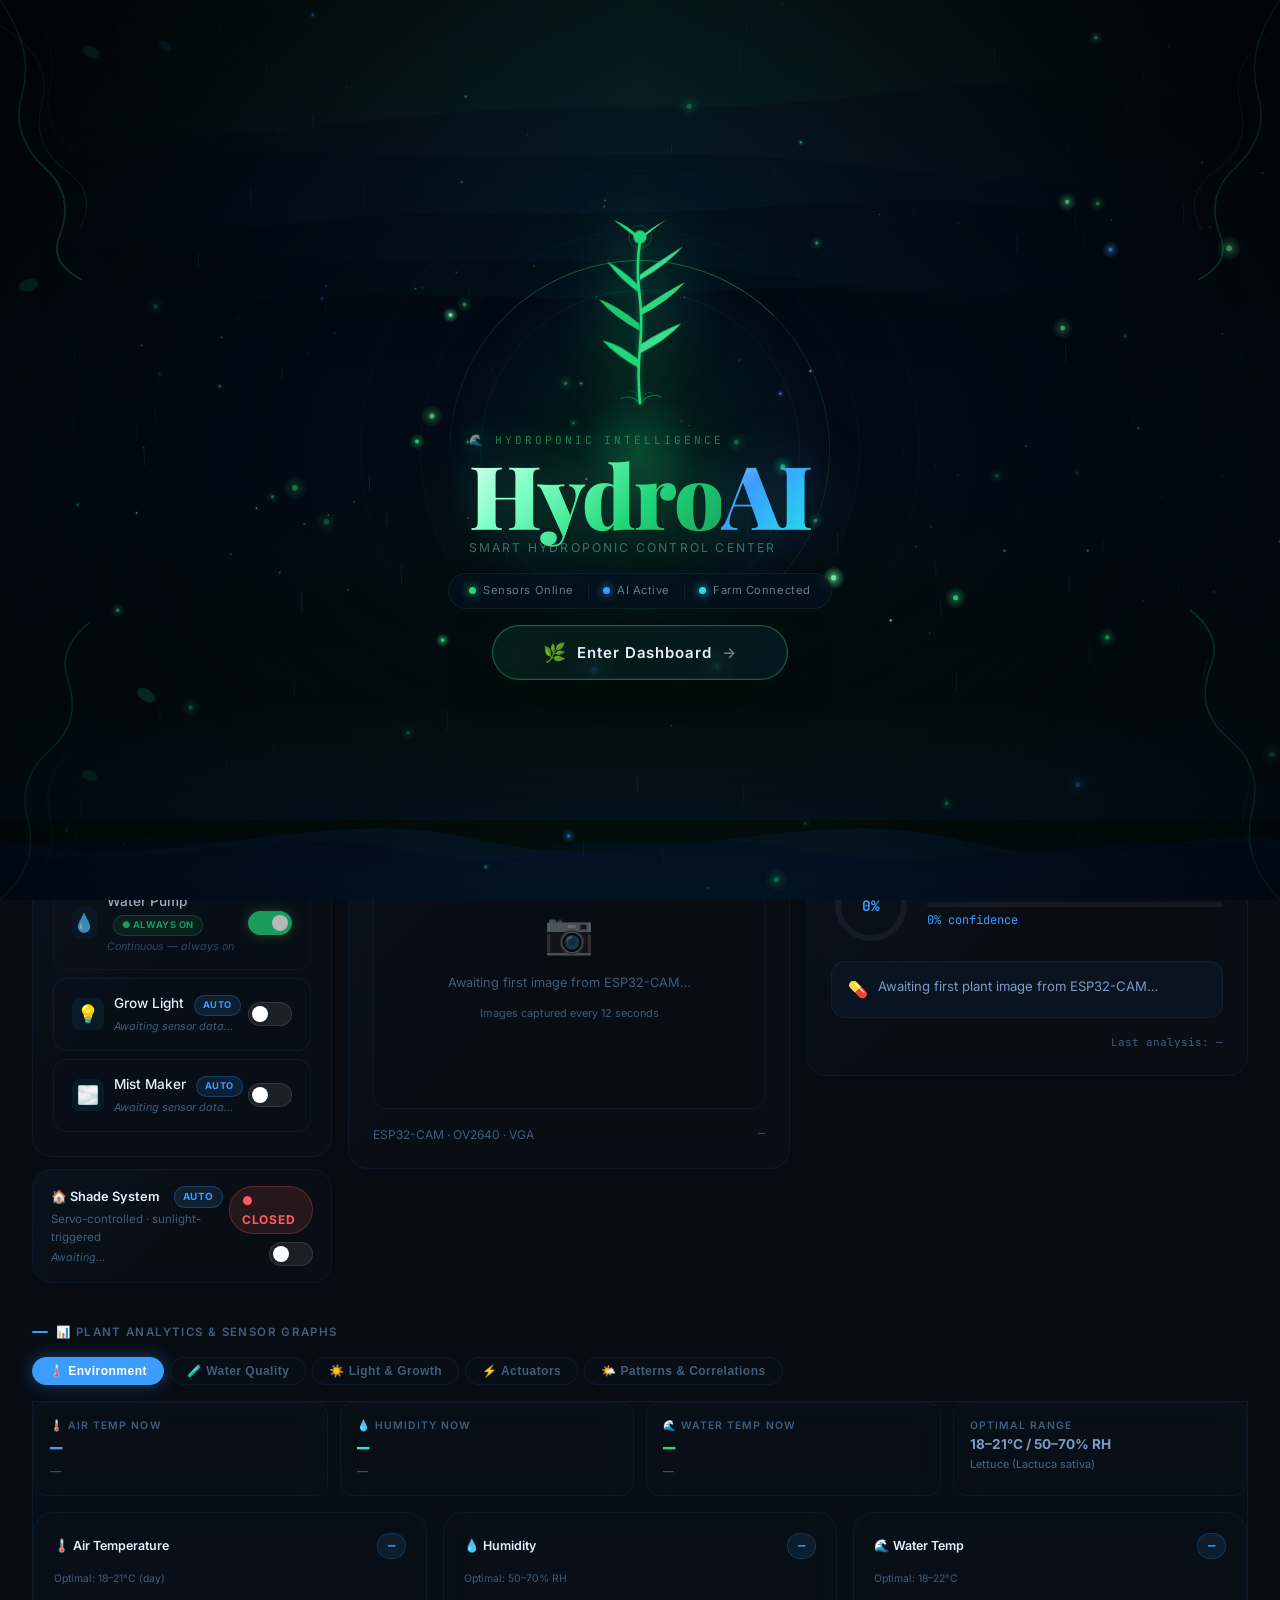
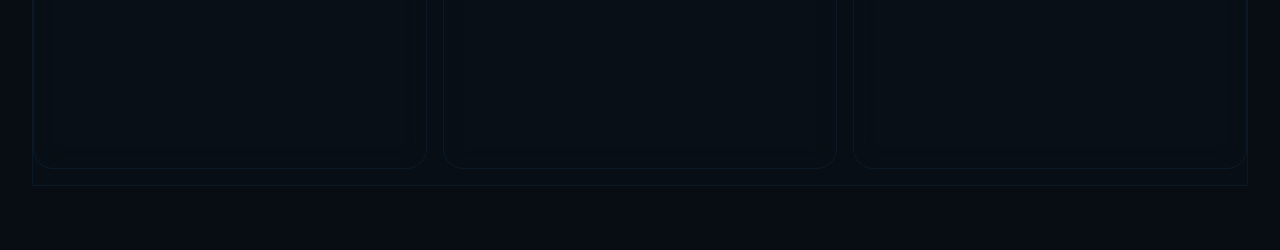
==== commit a1f3c00c: "Add files via upload" ====
--- a/index.html
+++ b/index.html
@@ -2259,6 +2259,14 @@
         <div class="settings-field"><label>Shade CLOSE above %</label><input type="number" id="s-shed-close" step="1" min="0" max="100" /></div>
         <div class="settings-field"><label>Shade OPEN below %</label><input type="number" id="s-shed-open" step="1" min="0" max="100" /></div>
       </div>
+      <div class="settings-label">🏠 Shade servo angles</div>
+      <div class="settings-row">
+        <div class="settings-field"><label>Shade CLOSED angle</label><input type="number" id="s-shed-closed-angle" step="1" min="0" max="180" /></div>
+        <div class="settings-field"><label>Shade OPEN angle</label><input type="number" id="s-shed-open-angle" step="1" min="0" max="180" /></div>
+      </div>
+      <div style="font-size:0.68rem; color:var(--text-muted); margin-top:-0.15rem; line-height:1.35;">
+        Use these to match your servo's physical travel. Common starting values are 10° closed and 170° open.
+      </div>
     </div>
 
     <button class="btn-save" id="save-conditions-btn" onclick="saveConditions()">✓ Save All Conditions</button>
@@ -2284,6 +2292,10 @@
         <div class="settings-field"><label>pH Max</label><input type="number" id="np-ph-max" step="0.1" placeholder="6.5" /></div>
         <div class="settings-field"><label>TDS Min</label><input type="number" id="np-tds-min" placeholder="500" /></div>
         <div class="settings-field"><label>TDS Max</label><input type="number" id="np-tds-max" placeholder="1000" /></div>
+      </div>
+      <div class="settings-row">
+        <div class="settings-field"><label>Shed CLOSED angle</label><input type="number" id="np-shed-closed-angle" min="0" max="180" placeholder="10" /></div>
+        <div class="settings-field"><label>Shed OPEN angle</label><input type="number" id="np-shed-open-angle" min="0" max="180" placeholder="170" /></div>
       </div>
       <button class="btn-save btn-create" onclick="createNewPlant()">➕ Create Plant</button>
     </div>
@@ -3559,6 +3571,8 @@
     set('s-light-off',  p.light_off_threshold  ?? 55);
     set('s-shed-close', p.shed_close_threshold ?? 70);
     set('s-shed-open',  p.shed_open_threshold  ?? 50);
+    set('s-shed-closed-angle', p.shed_closed_angle ?? 10);
+    set('s-shed-open-angle',    p.shed_open_angle   ?? 170);
   }
 
   // ─── Save edited conditions ───────────────────────────────────
@@ -3578,6 +3592,7 @@
       water_level_warn:      getI('s-wl-warn'),  water_level_crit:      getI('s-wl-crit'),
       light_on_threshold:    getI('s-light-on'), light_off_threshold:   getI('s-light-off'),
       shed_close_threshold:  getI('s-shed-close'), shed_open_threshold: getI('s-shed-open'),
+      shed_closed_angle:     getI('s-shed-closed-angle'), shed_open_angle: getI('s-shed-open-angle'),
     };
     // Remove undefined keys
     Object.keys(payload).forEach(k => payload[k] === undefined && delete payload[k]);
@@ -3834,6 +3849,8 @@
       humidity_min:    getNum('np-hum-min'),  humidity_max:    getNum('np-hum-max'),
       ph_min:          getNum('np-ph-min'),   ph_max:          getNum('np-ph-max'),
       tds_min:         getNum('np-tds-min'),  tds_max:         getNum('np-tds-max'),
+      shed_closed_angle: getNum('np-shed-closed-angle'),
+      shed_open_angle:   getNum('np-shed-open-angle'),
     };
 
     try {
@@ -3848,7 +3865,8 @@
         // Clear form
         ['new-plant-name','new-plant-key','new-plant-emoji',
          'np-temp-min','np-temp-max','np-hum-min','np-hum-max',
-         'np-ph-min','np-ph-max','np-tds-min','np-tds-max'].forEach(id => {
+         'np-ph-min','np-ph-max','np-tds-min','np-tds-max',
+         'np-shed-closed-angle','np-shed-open-angle'].forEach(id => {
           const el = document.getElementById(id); if (el) el.value = '';
         });
       } else {
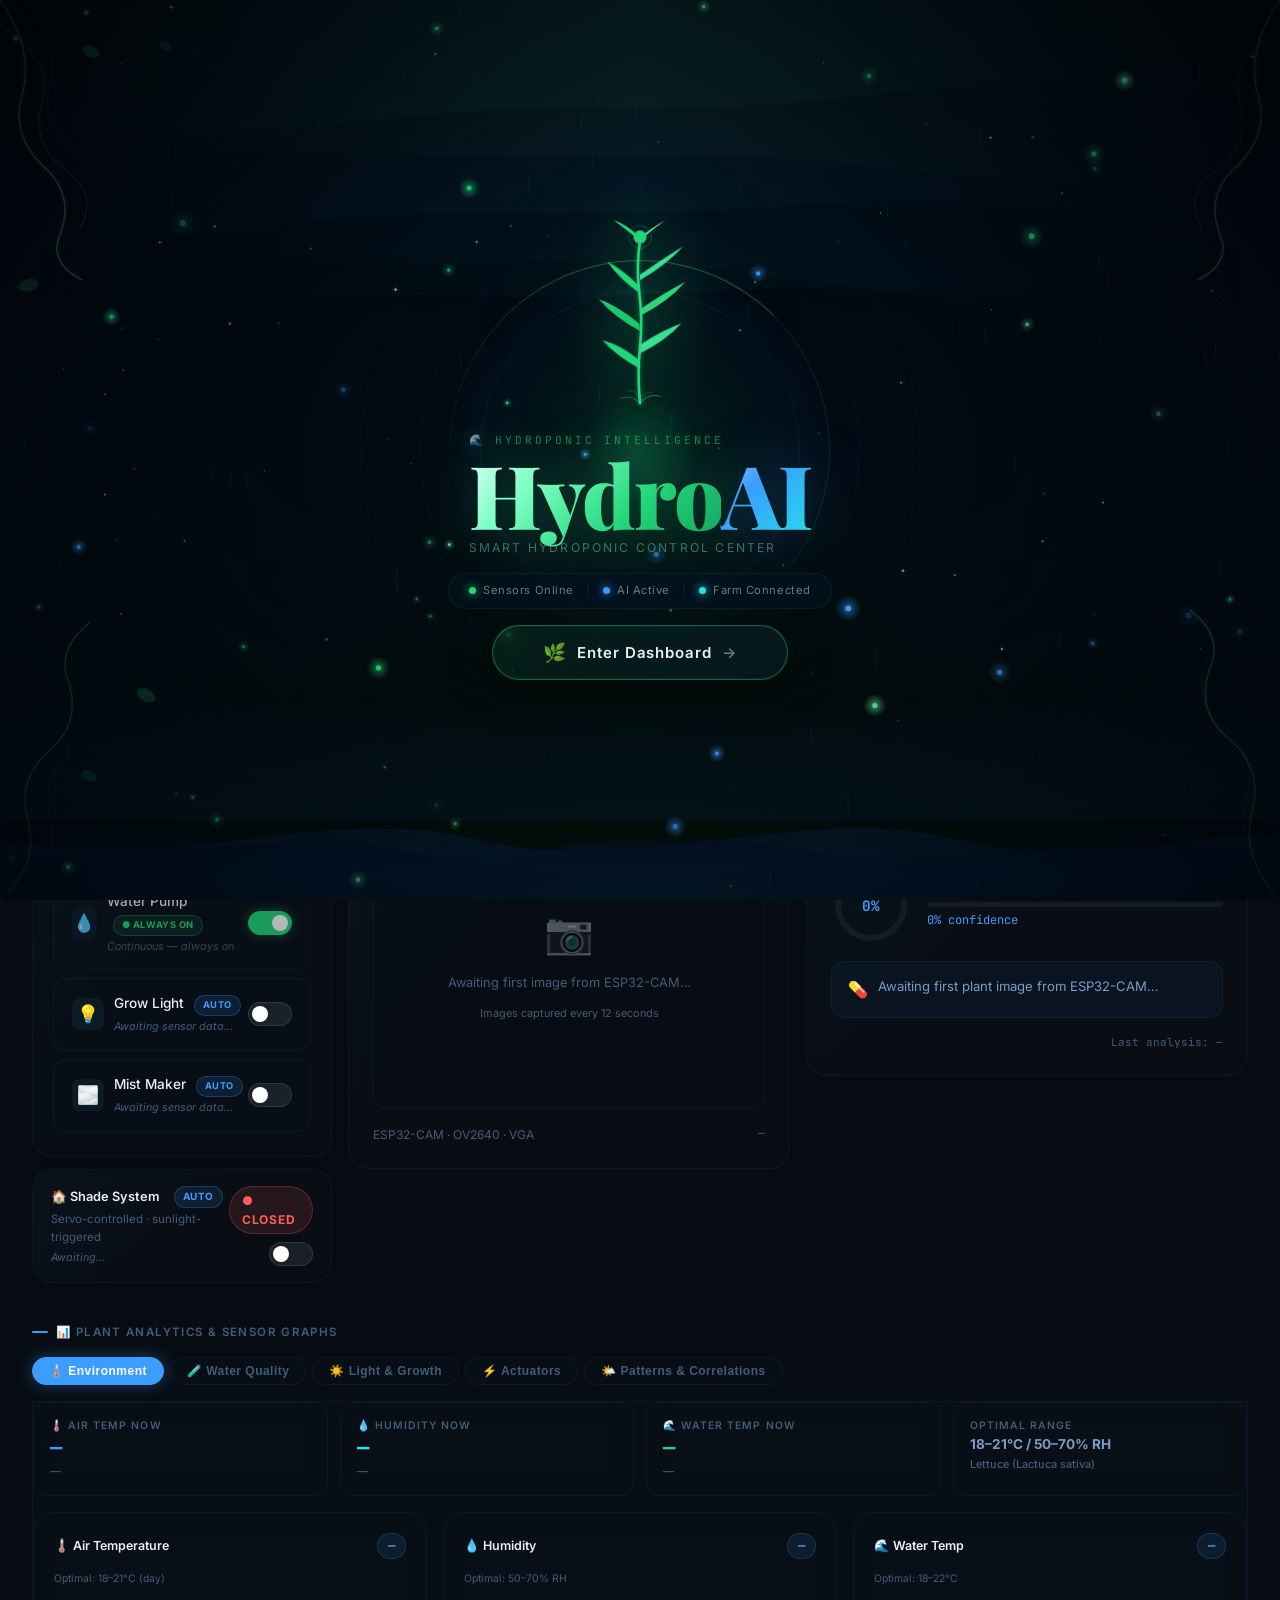
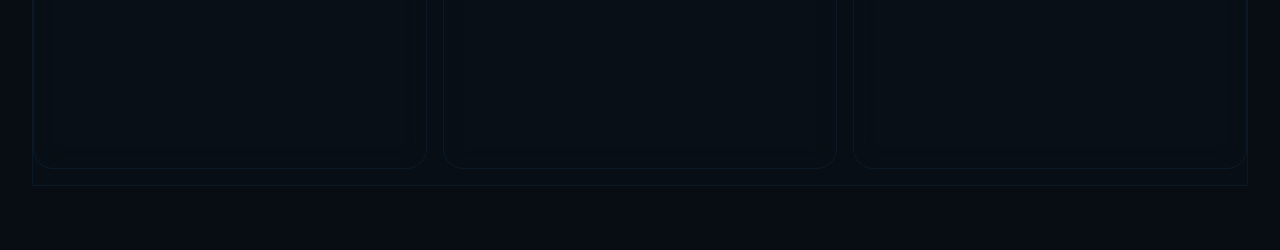
==== commit 8a0d02b5: "Add files via upload" ====
--- a/index.html
+++ b/index.html
@@ -3835,7 +3835,10 @@
     // ─── Create new custom plant ──────────────────────────────────
   async function createNewPlant() {
     const get    = id => document.getElementById(id)?.value?.trim();
-    const getNum = id => parseFloat(document.getElementById(id)?.value);
+    const getNum = id => {
+      const raw = document.getElementById(id)?.value?.trim();
+      return raw === '' || raw === undefined ? undefined : parseFloat(raw);
+    };
 
     const key  = get('new-plant-key')?.toLowerCase().replace(/\s+/g, '_');
     const name = get('new-plant-name');
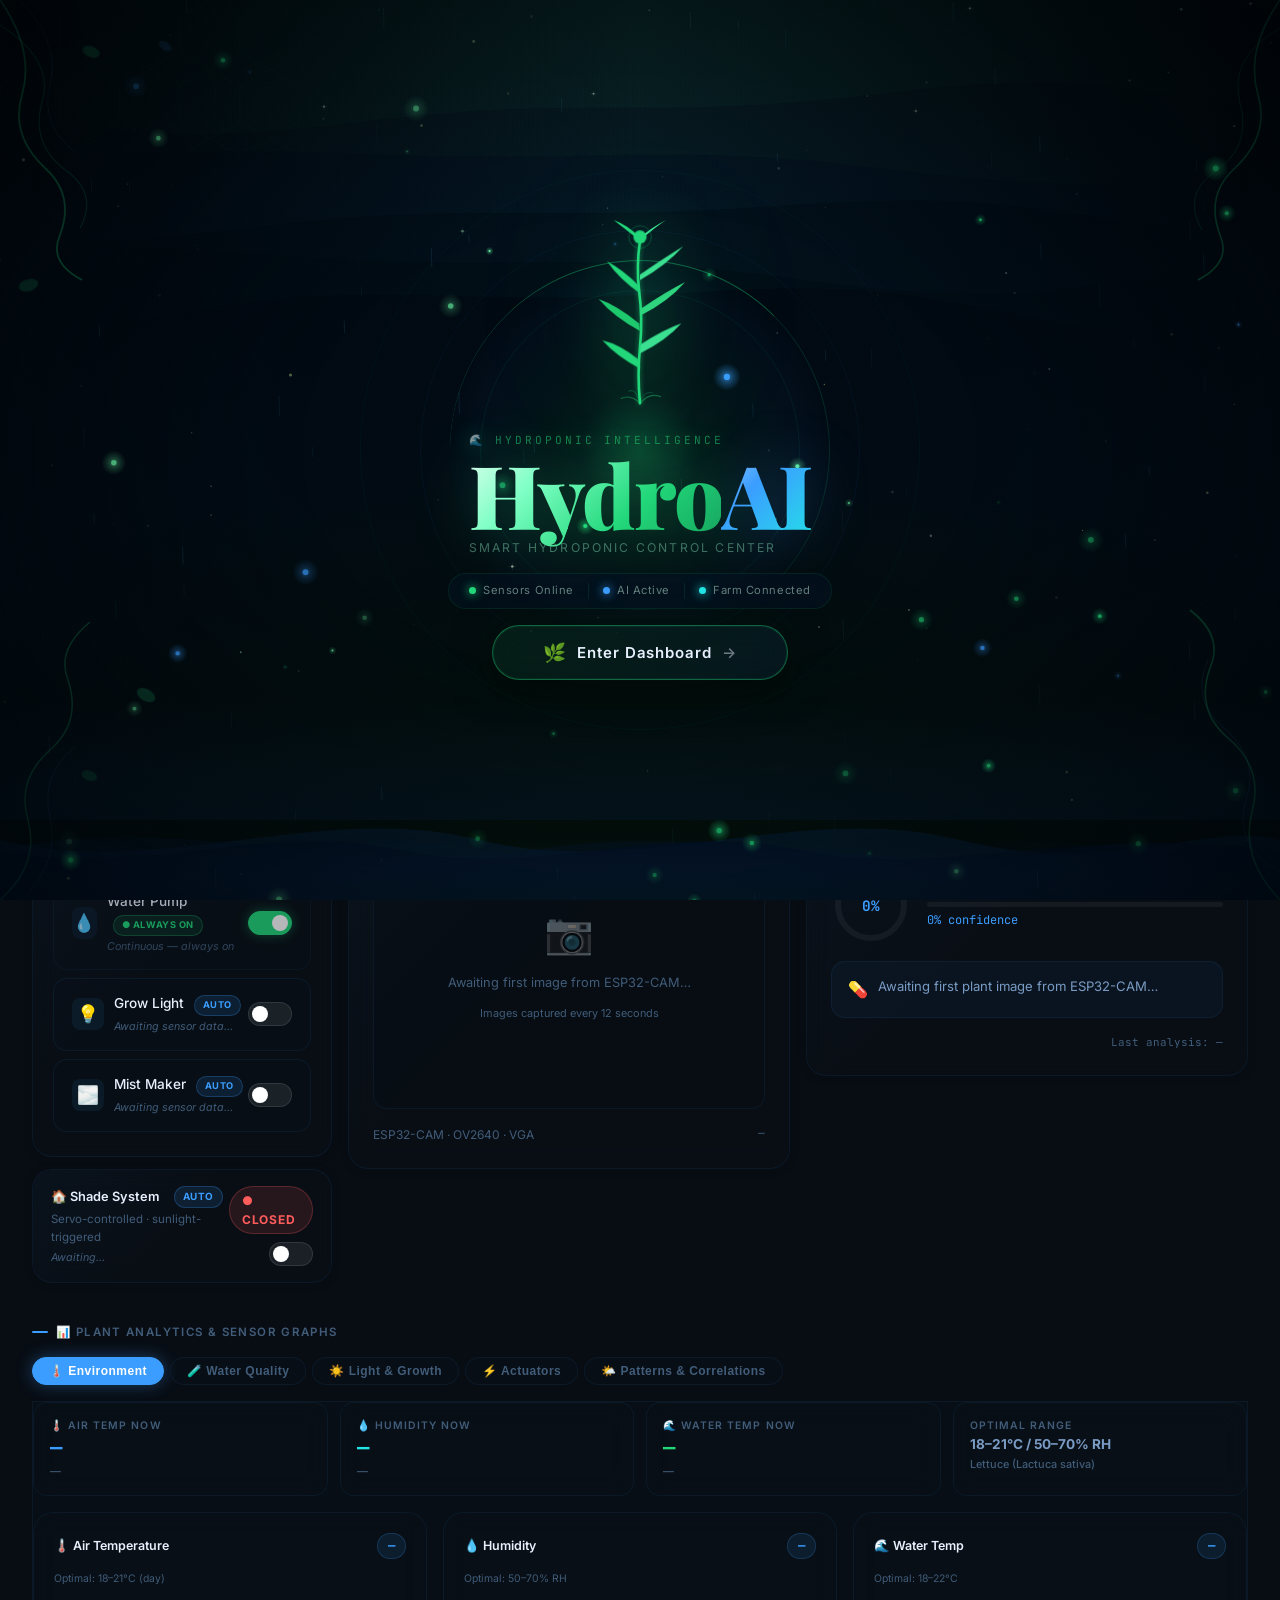
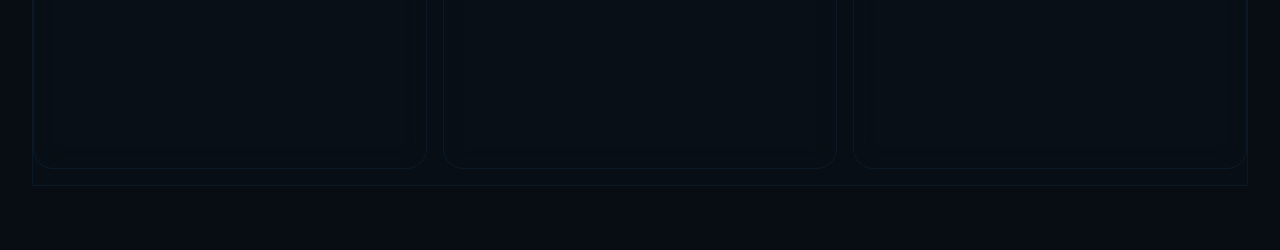
==== commit 84bbcf77: "Add files via upload" ====
--- a/index.html
+++ b/index.html
@@ -2327,7 +2327,9 @@
     pump: 0, light: 0, mist: 0, shed: 0, auto: 0
   };
   // Keep manual actions stable briefly, but let live state reconcile quickly.
-  const LOCK_DURATION = 8000; // 8 seconds is enough for retries + backend/ESP32 sync
+  // FIX: Increased from 8s → 60s to prevent flicker during worst-case retry latency
+  // (server cold starts can take 30-50s, backend lock is 12s)
+  const LOCK_DURATION = 60000; // 60 seconds covers worst-case scenario
 
   // WebSocket Integration (enhancement only — HTTP polling is the fallback)
   function initWebSocket() {
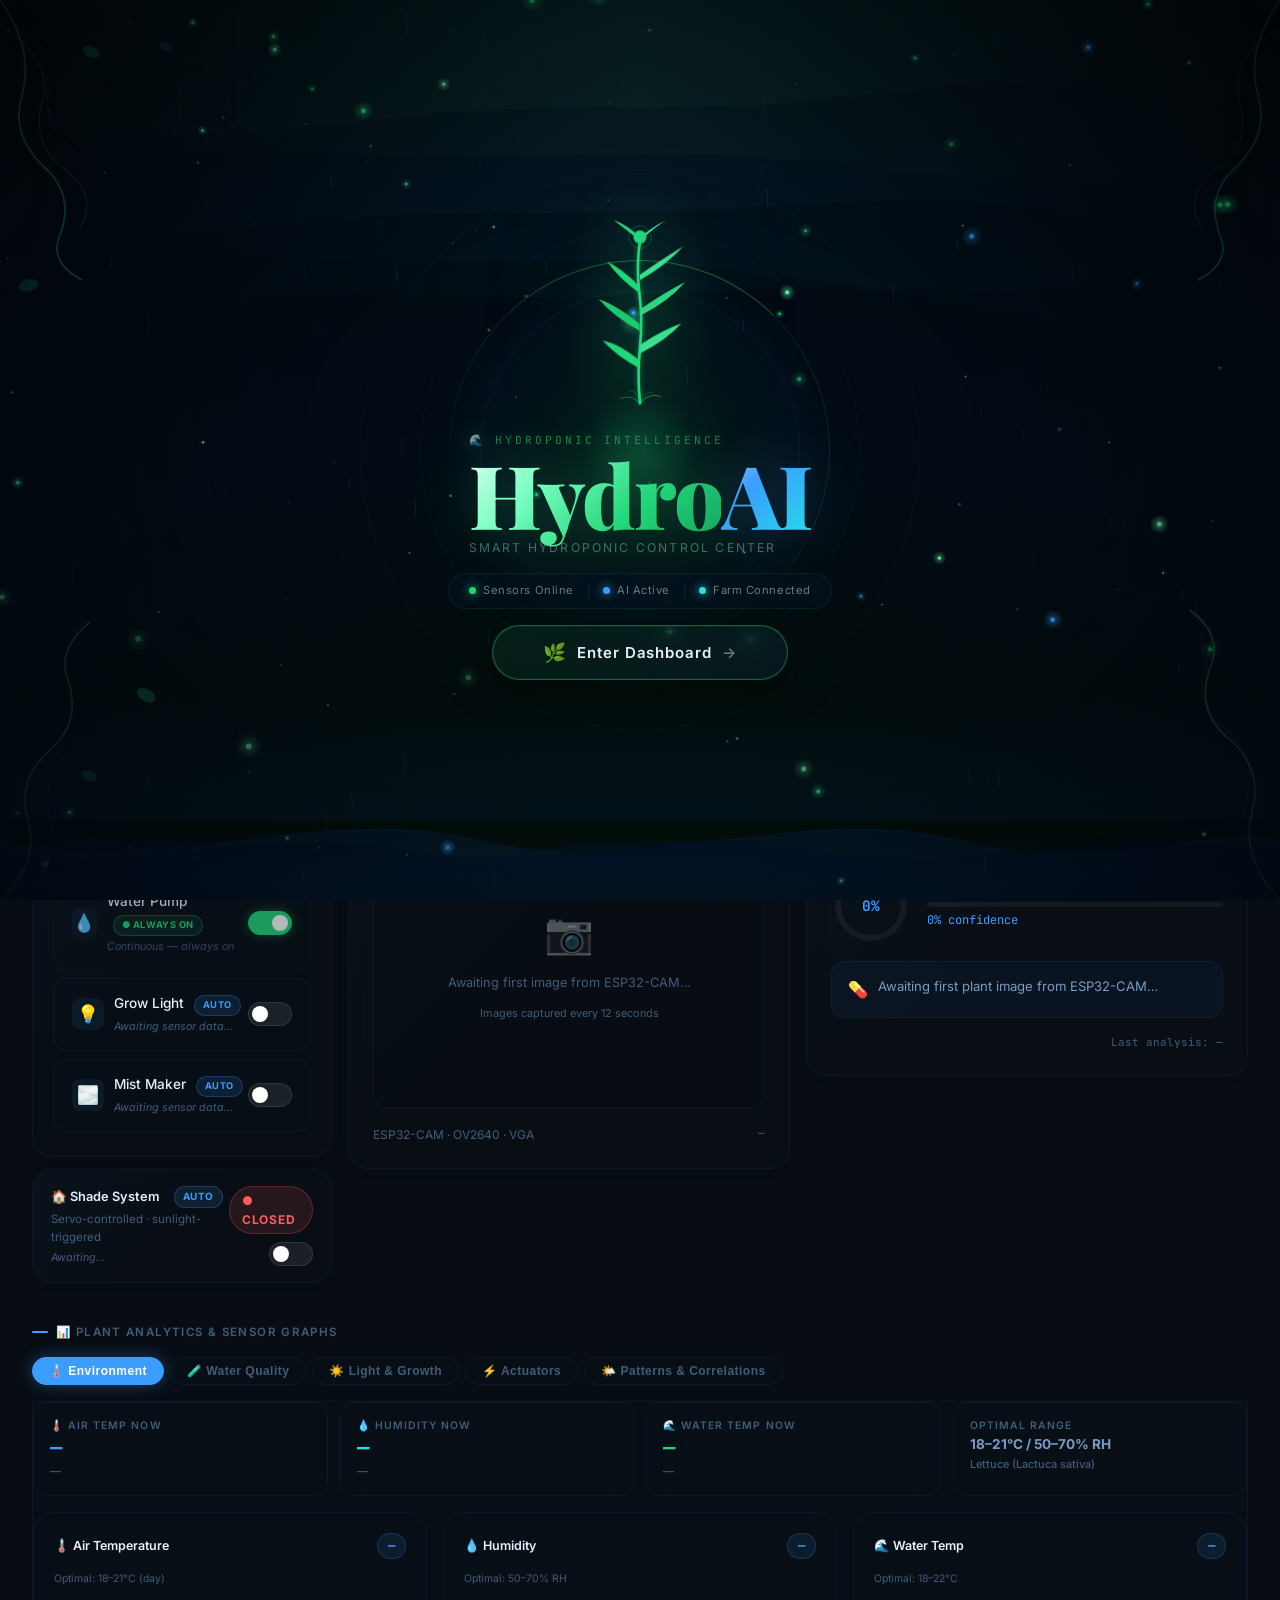
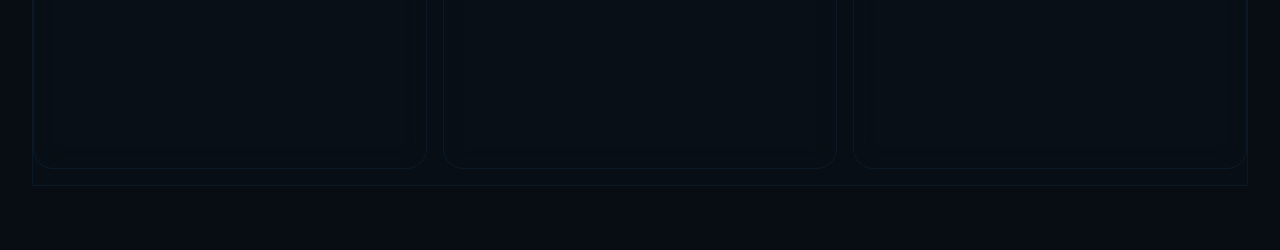
==== commit 866d506e: "Add files via upload" ====
--- a/index.html
+++ b/index.html
@@ -2310,7 +2310,8 @@
 ════════════════════════════════════════════════════════════ -->
 <script>
   // ─── Configuration ─────────────────────────────────────────────
-  const API_BASE            = "https://hydrophonics-server-1.onrender.com";       // Empty = same origin; set to "http://192.168.1.100:5000" if separate
+  const DEFAULT_API_BASE    = "https://hydrophonics-server-1.onrender.com"; // Preferred backend (change as needed)
+  let API_BASE              = DEFAULT_API_BASE; // Empty = same origin; set to "http://192.168.1.100:5000" if separate
   const SENSOR_INTERVAL_MS  = 3000;     // Fetch sensor data every 3 s (was 2s — eases server load)
   const AUTO_INTERVAL_MS    = 4000;     // Fetch autonomous status every 4 s
   const AI_INTERVAL_MS      = 15000;    // Fetch AI result every 15 s
@@ -2382,6 +2383,35 @@
     } catch (e) {
       console.warn('[WS] Failed to init socket:', e);
       socket = null;
+    }
+  }
+
+  // ─── API Connectivity Detection & Fallback ─────────────────────────
+  async function detectApiBase(timeoutMs = 3000) {
+    // Check configured API_BASE first, then fall back to same-origin if it fails.
+    if (!API_BASE) return; // already same-origin
+    try {
+      const res = await fetch(`${API_BASE}/health`, { signal: AbortSignal.timeout(timeoutMs) });
+      if (res.ok) {
+        console.log('[API] Primary API_BASE reachable:', API_BASE);
+        return;
+      }
+      throw new Error('bad status ' + res.status);
+    } catch (err) {
+      console.warn('[API] Primary API_BASE failed:', API_BASE, err.message);
+      // Try same-origin as a fallback
+      try {
+        const res2 = await fetch(`/health`, { signal: AbortSignal.timeout(timeoutMs) });
+        if (res2.ok) {
+          API_BASE = '';
+          showToast('⚠', 'API: using same-origin fallback');
+          console.log('[API] Falling back to same-origin');
+          return;
+        }
+      } catch (e2) {
+        // ignore
+      }
+      showToast('⚠', 'API unreachable: ' + DEFAULT_API_BASE);
     }
   }
 
@@ -3373,6 +3403,9 @@
     // Init charts
     initCharts();
 
+    // Detect API base and fall back to same-origin if configured backend is unreachable
+    await detectApiBase();
+
     // Initial fetches — staggered to avoid hammering cold server simultaneously
     fetchSensorData();
     await new Promise(r => setTimeout(r, 300));
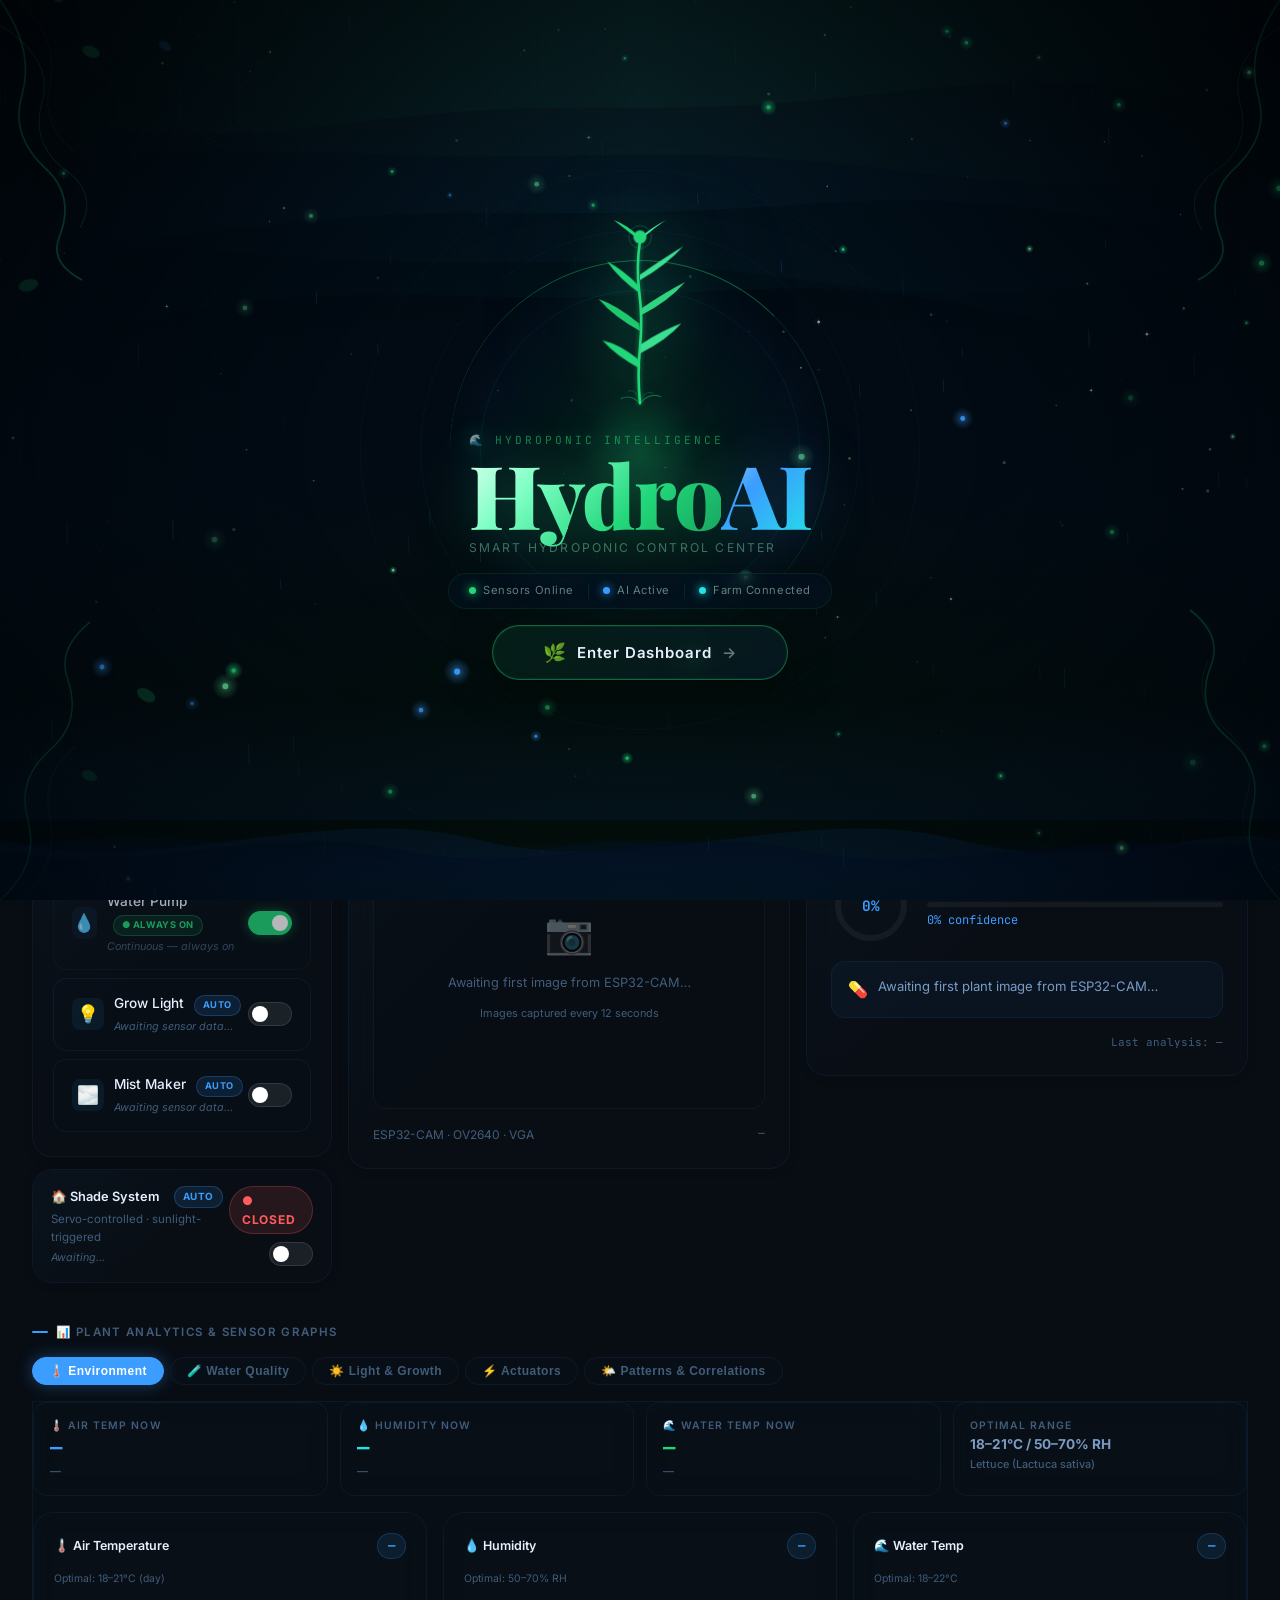
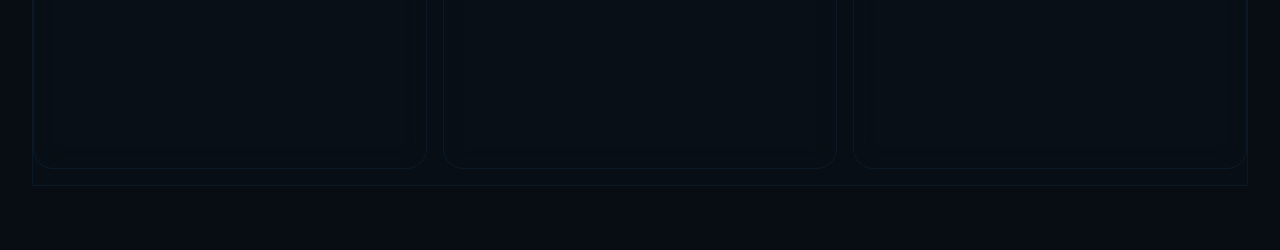
==== commit 5c3c1ab5: "Add files via upload" ====
--- a/index.html
+++ b/index.html
@@ -2310,8 +2310,7 @@
 ════════════════════════════════════════════════════════════ -->
 <script>
   // ─── Configuration ─────────────────────────────────────────────
-  const DEFAULT_API_BASE    = "https://hydrophonics-server-1.onrender.com"; // Preferred backend (change as needed)
-  let API_BASE              = DEFAULT_API_BASE; // Empty = same origin; set to "http://192.168.1.100:5000" if separate
+  const API_BASE            = "https://hydrophonics-server-1.onrender.com";       // Empty = same origin; set to "http://192.168.1.100:5000" if separate
   const SENSOR_INTERVAL_MS  = 3000;     // Fetch sensor data every 3 s (was 2s — eases server load)
   const AUTO_INTERVAL_MS    = 4000;     // Fetch autonomous status every 4 s
   const AI_INTERVAL_MS      = 15000;    // Fetch AI result every 15 s
@@ -2328,9 +2327,7 @@
     pump: 0, light: 0, mist: 0, shed: 0, auto: 0
   };
   // Keep manual actions stable briefly, but let live state reconcile quickly.
-  // FIX: Increased from 8s → 60s to prevent flicker during worst-case retry latency
-  // (server cold starts can take 30-50s, backend lock is 12s)
-  const LOCK_DURATION = 60000; // 60 seconds covers worst-case scenario
+  const LOCK_DURATION = 8000; // 8 seconds is enough for retries + backend/ESP32 sync
 
   // WebSocket Integration (enhancement only — HTTP polling is the fallback)
   function initWebSocket() {
@@ -2383,35 +2380,6 @@
     } catch (e) {
       console.warn('[WS] Failed to init socket:', e);
       socket = null;
-    }
-  }
-
-  // ─── API Connectivity Detection & Fallback ─────────────────────────
-  async function detectApiBase(timeoutMs = 3000) {
-    // Check configured API_BASE first, then fall back to same-origin if it fails.
-    if (!API_BASE) return; // already same-origin
-    try {
-      const res = await fetch(`${API_BASE}/health`, { signal: AbortSignal.timeout(timeoutMs) });
-      if (res.ok) {
-        console.log('[API] Primary API_BASE reachable:', API_BASE);
-        return;
-      }
-      throw new Error('bad status ' + res.status);
-    } catch (err) {
-      console.warn('[API] Primary API_BASE failed:', API_BASE, err.message);
-      // Try same-origin as a fallback
-      try {
-        const res2 = await fetch(`/health`, { signal: AbortSignal.timeout(timeoutMs) });
-        if (res2.ok) {
-          API_BASE = '';
-          showToast('⚠', 'API: using same-origin fallback');
-          console.log('[API] Falling back to same-origin');
-          return;
-        }
-      } catch (e2) {
-        // ignore
-      }
-      showToast('⚠', 'API unreachable: ' + DEFAULT_API_BASE);
     }
   }
 
@@ -3403,9 +3371,6 @@
     // Init charts
     initCharts();
 
-    // Detect API base and fall back to same-origin if configured backend is unreachable
-    await detectApiBase();
-
     // Initial fetches — staggered to avoid hammering cold server simultaneously
     fetchSensorData();
     await new Promise(r => setTimeout(r, 300));
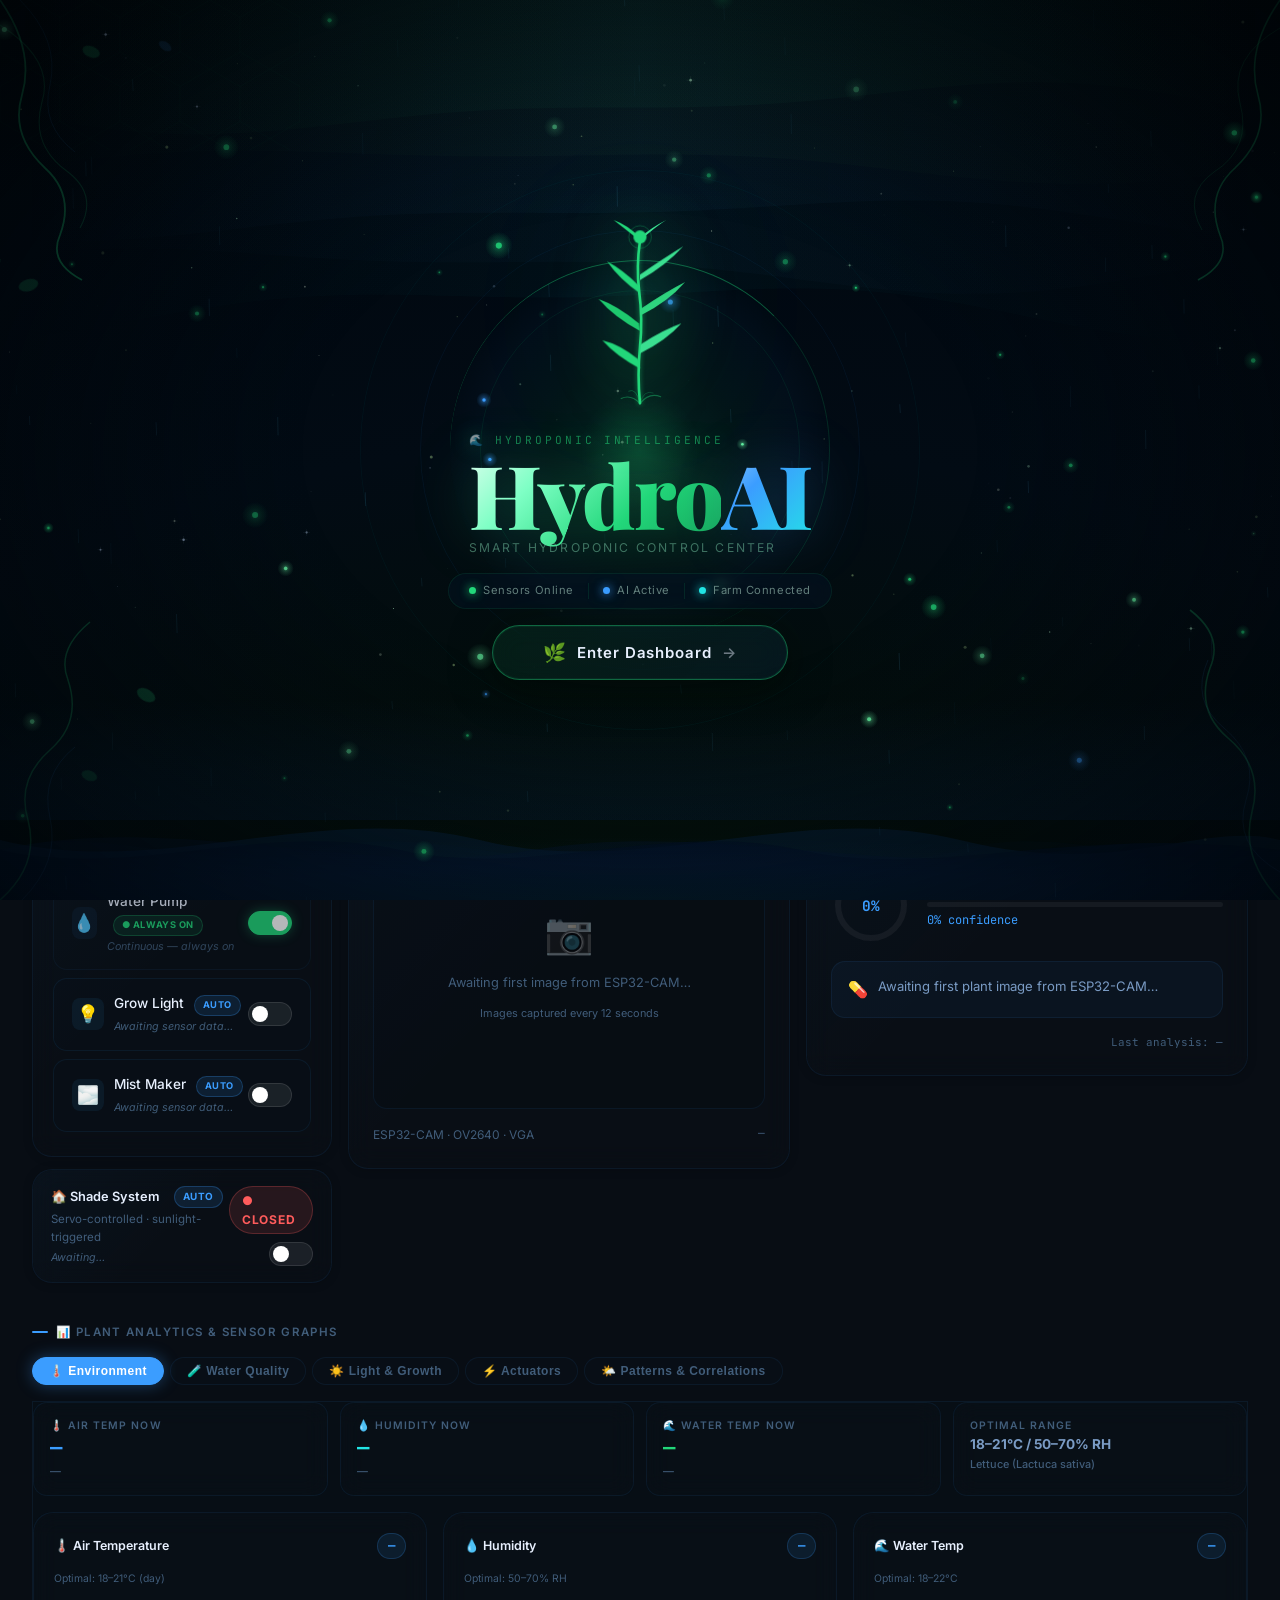
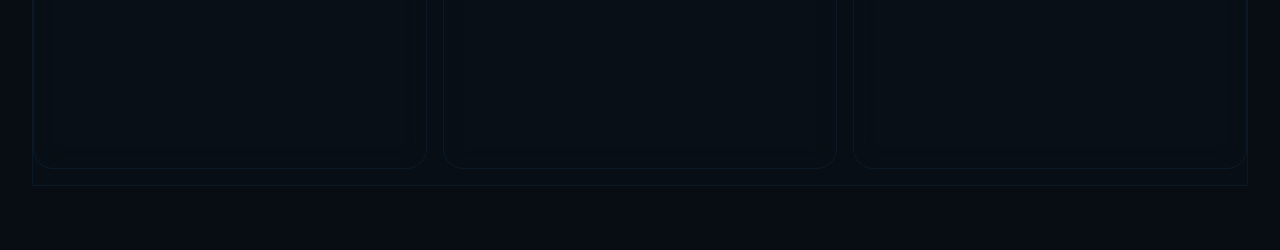
==== commit ed0ddbfe: "Add files via upload" ====
--- a/index.html
+++ b/index.html
@@ -3835,10 +3835,7 @@
     // ─── Create new custom plant ──────────────────────────────────
   async function createNewPlant() {
     const get    = id => document.getElementById(id)?.value?.trim();
-    const getNum = id => {
-      const raw = document.getElementById(id)?.value?.trim();
-      return raw === '' || raw === undefined ? undefined : parseFloat(raw);
-    };
+    const getNum = id => parseFloat(document.getElementById(id)?.value);
 
     const key  = get('new-plant-key')?.toLowerCase().replace(/\s+/g, '_');
     const name = get('new-plant-name');
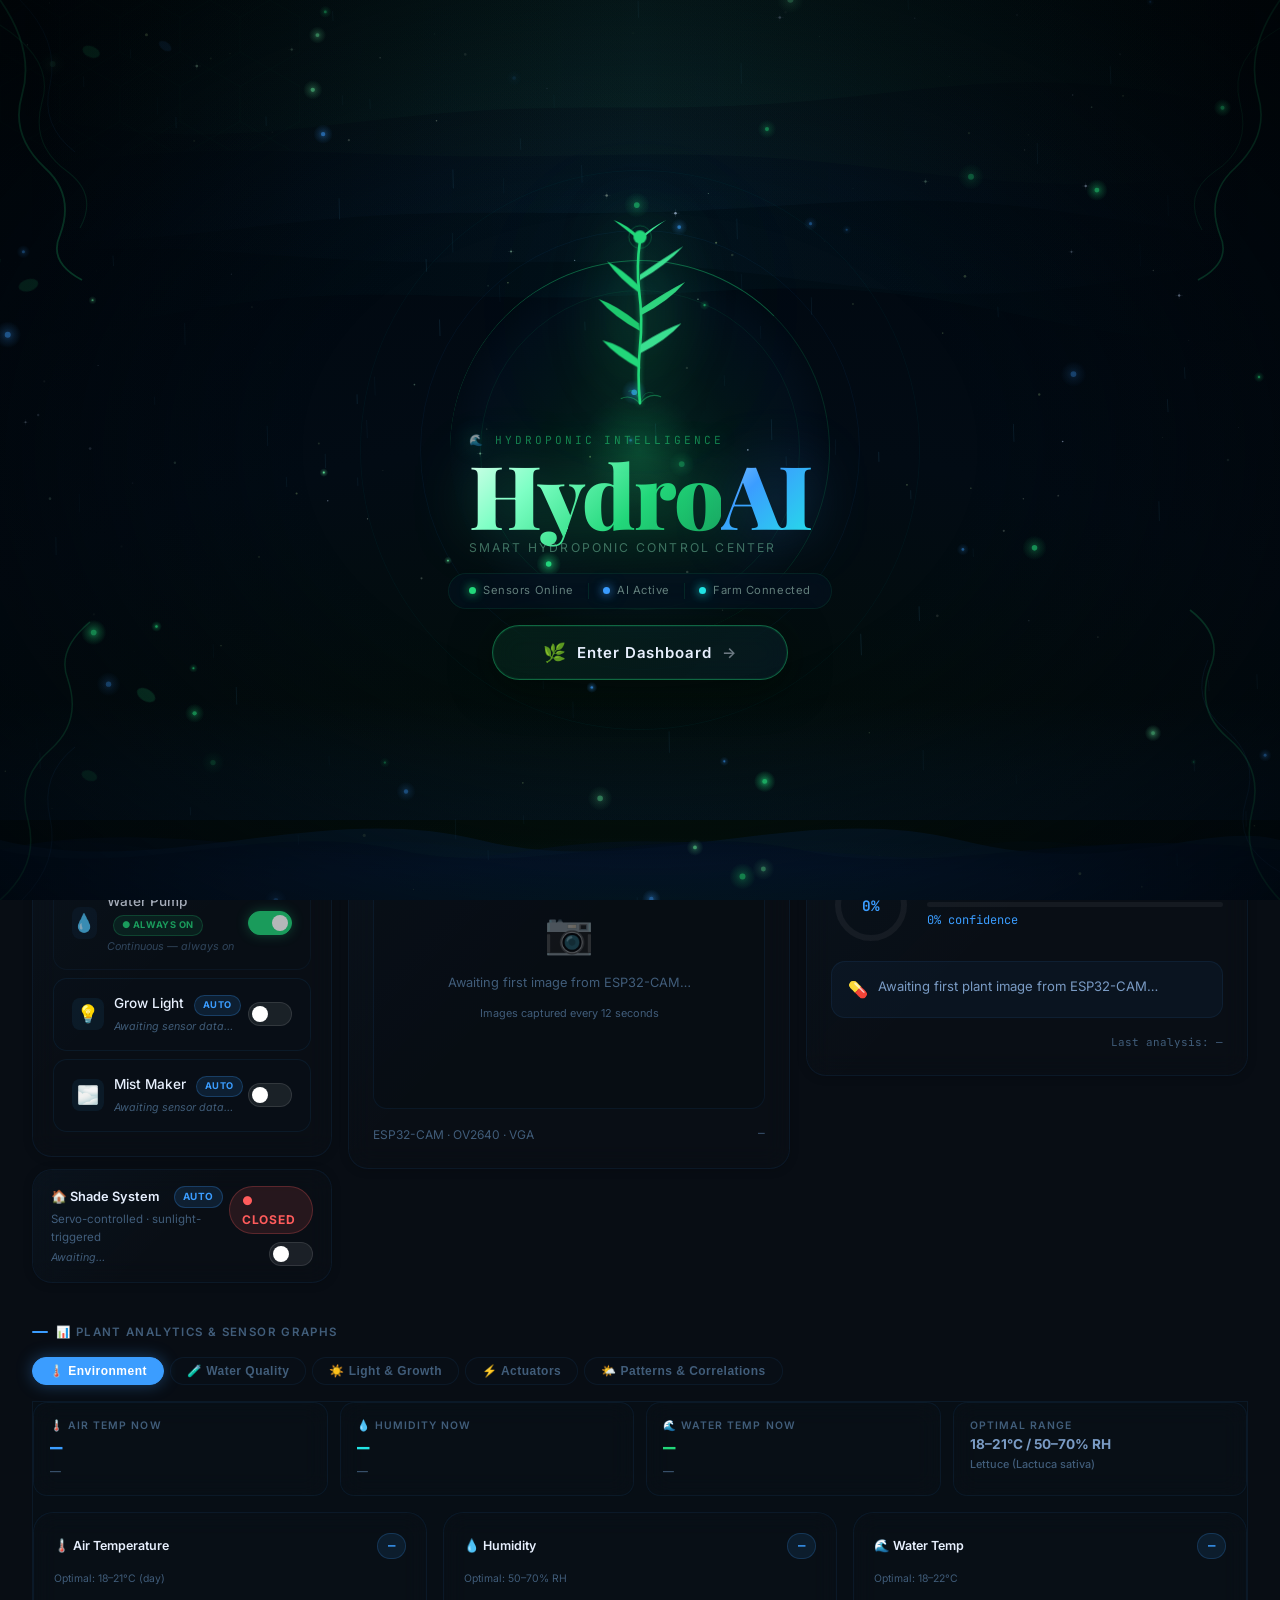
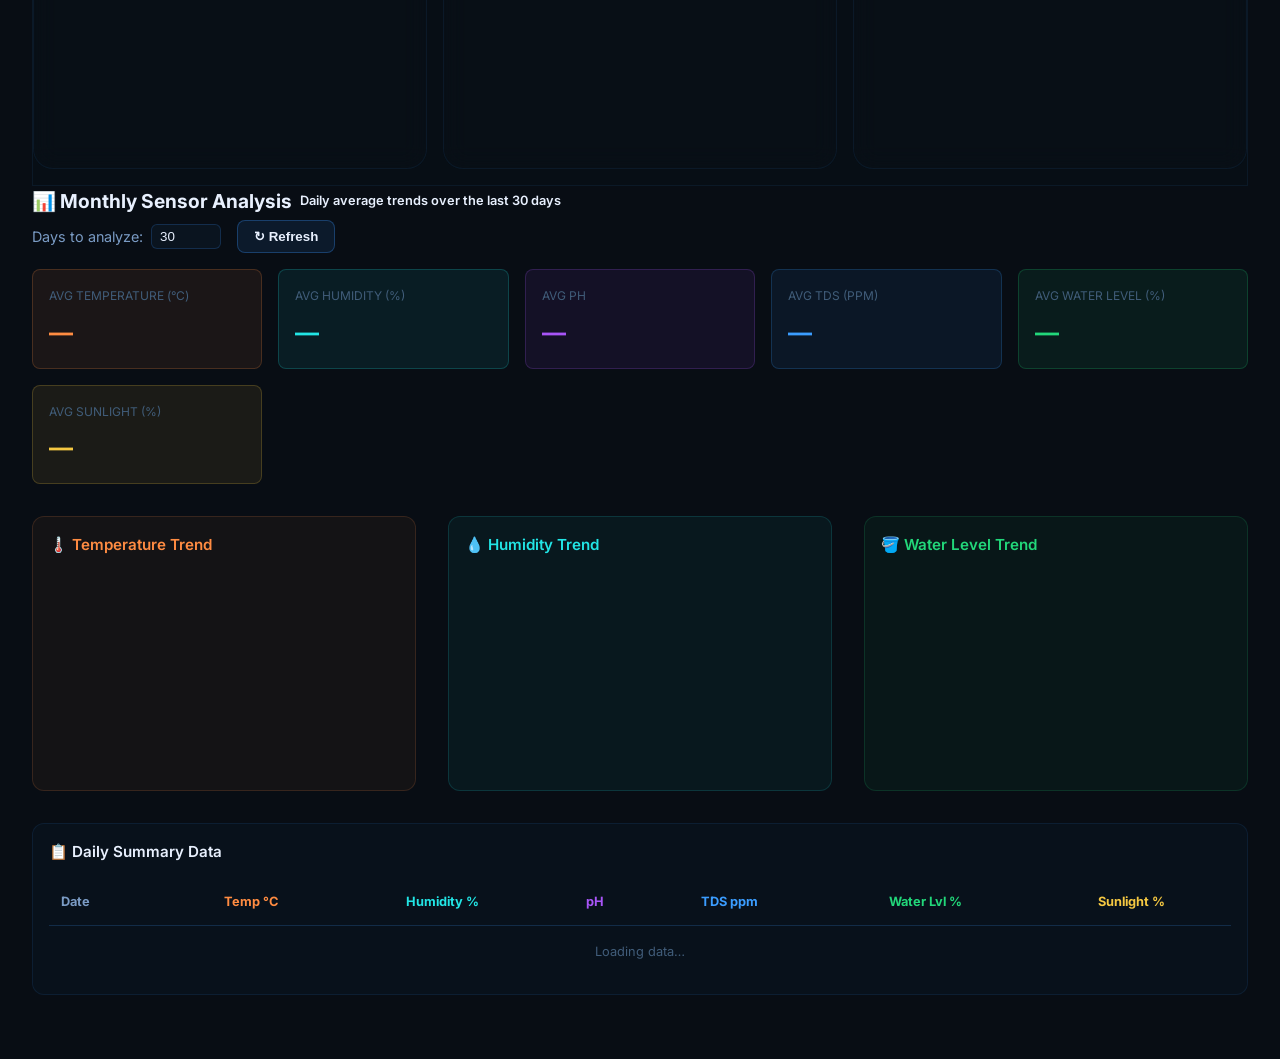
==== commit 0a58c485: "Add files via upload" ====
--- a/index.html
+++ b/index.html
@@ -2043,7 +2043,7 @@
   <!-- ════════════════════════════════════
        MONTHLY ANALYSIS – Sensor Trends
   ════════════════════════════════════ -->
-  <section class="panel" id="monthly-analysis-section" style="display:none;">
+  <section class="panel" id="monthly-analysis-section">
     <div class="panel-header">
       <h2>📊 Monthly Sensor Analysis</h2>
       <p>Daily average trends over the last 30 days</p>
@@ -3705,6 +3705,8 @@
       const res = await fetch(`${API_BASE}/monthly-data?days=${days}`);
       if (!res.ok) {
         console.warn('[MONTHLY] Failed to load monthly data:', res.status);
+        const tbody = document.getElementById('monthly-table-body');
+        if (tbody) tbody.innerHTML = '<tr><td colspan="7" style="text-align:center; padding:1.5rem; color:var(--text-muted);">⚠️ Could not reach server — check your connection.</td></tr>';
         return;
       }
       
@@ -3713,11 +3715,19 @@
         console.warn('[MONTHLY] Invalid monthly data structure');
         return;
       }
+
+      // Empty-state: no rows in DB yet
+      if (data.labels.length === 0) {
+        const tbody = document.getElementById('monthly-table-body');
+        if (tbody) tbody.innerHTML = '<tr><td colspan="7" style="text-align:center; padding:1.5rem; color:var(--text-muted);">📭 No historical data yet — keep the system running and check back after 24 hours.</td></tr>';
+        return;
+      }
       
       // Update summary stats
       const updateStat = (elementId, values) => {
-        if (values && values.length > 0) {
-          const avg = values.reduce((a, b) => a + b, 0) / values.length;
+        const valid = (values || []).filter(v => v !== null && v !== undefined);
+        if (valid.length > 0) {
+          const avg = valid.reduce((a, b) => a + b, 0) / valid.length;
           const el = document.getElementById(elementId);
           if (el) el.textContent = avg.toFixed(1);
         }
@@ -3737,10 +3747,6 @@
       
       // Update Table
       updateMonthlyDataTable(data);
-      
-      // Show the section if hidden
-      const section = document.getElementById('monthly-analysis-section');
-      if (section) section.style.display = 'block';
       
     } catch (e) {
       console.error('[MONTHLY] Error loading data:', e);
